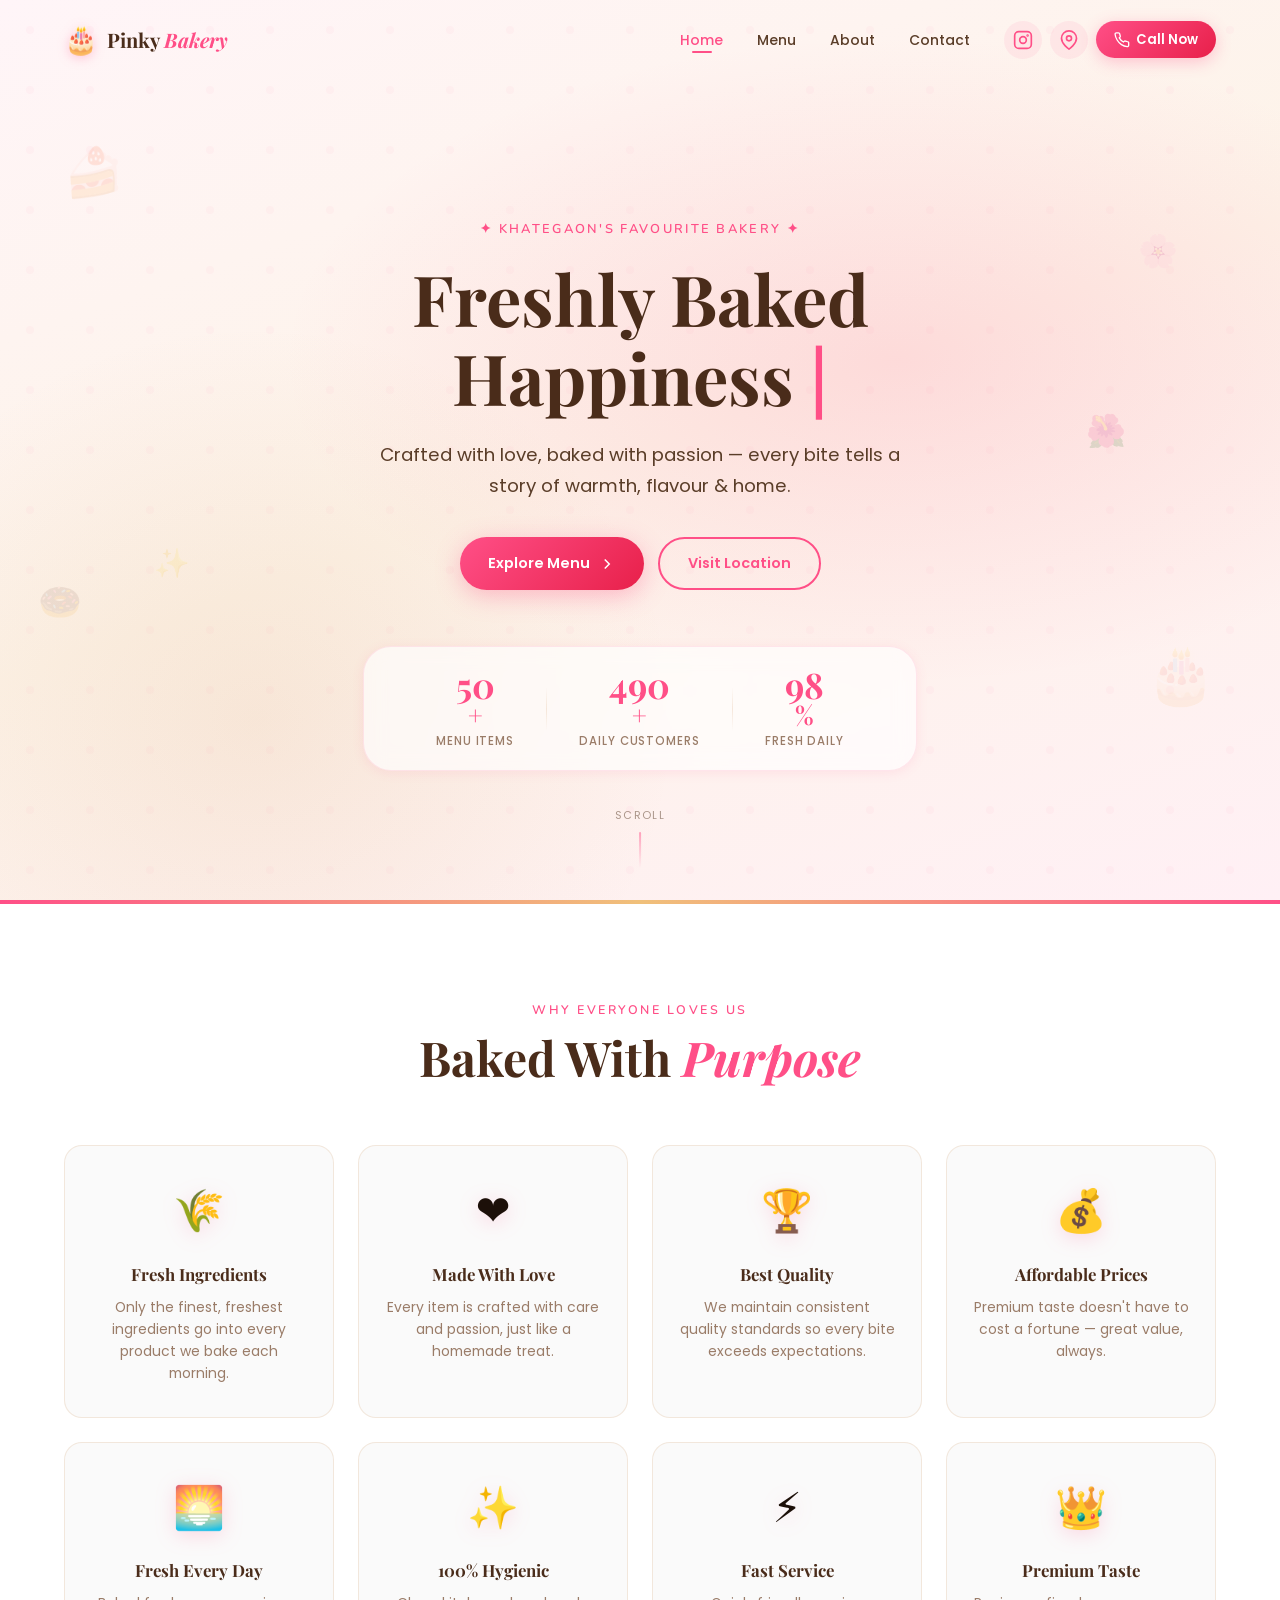
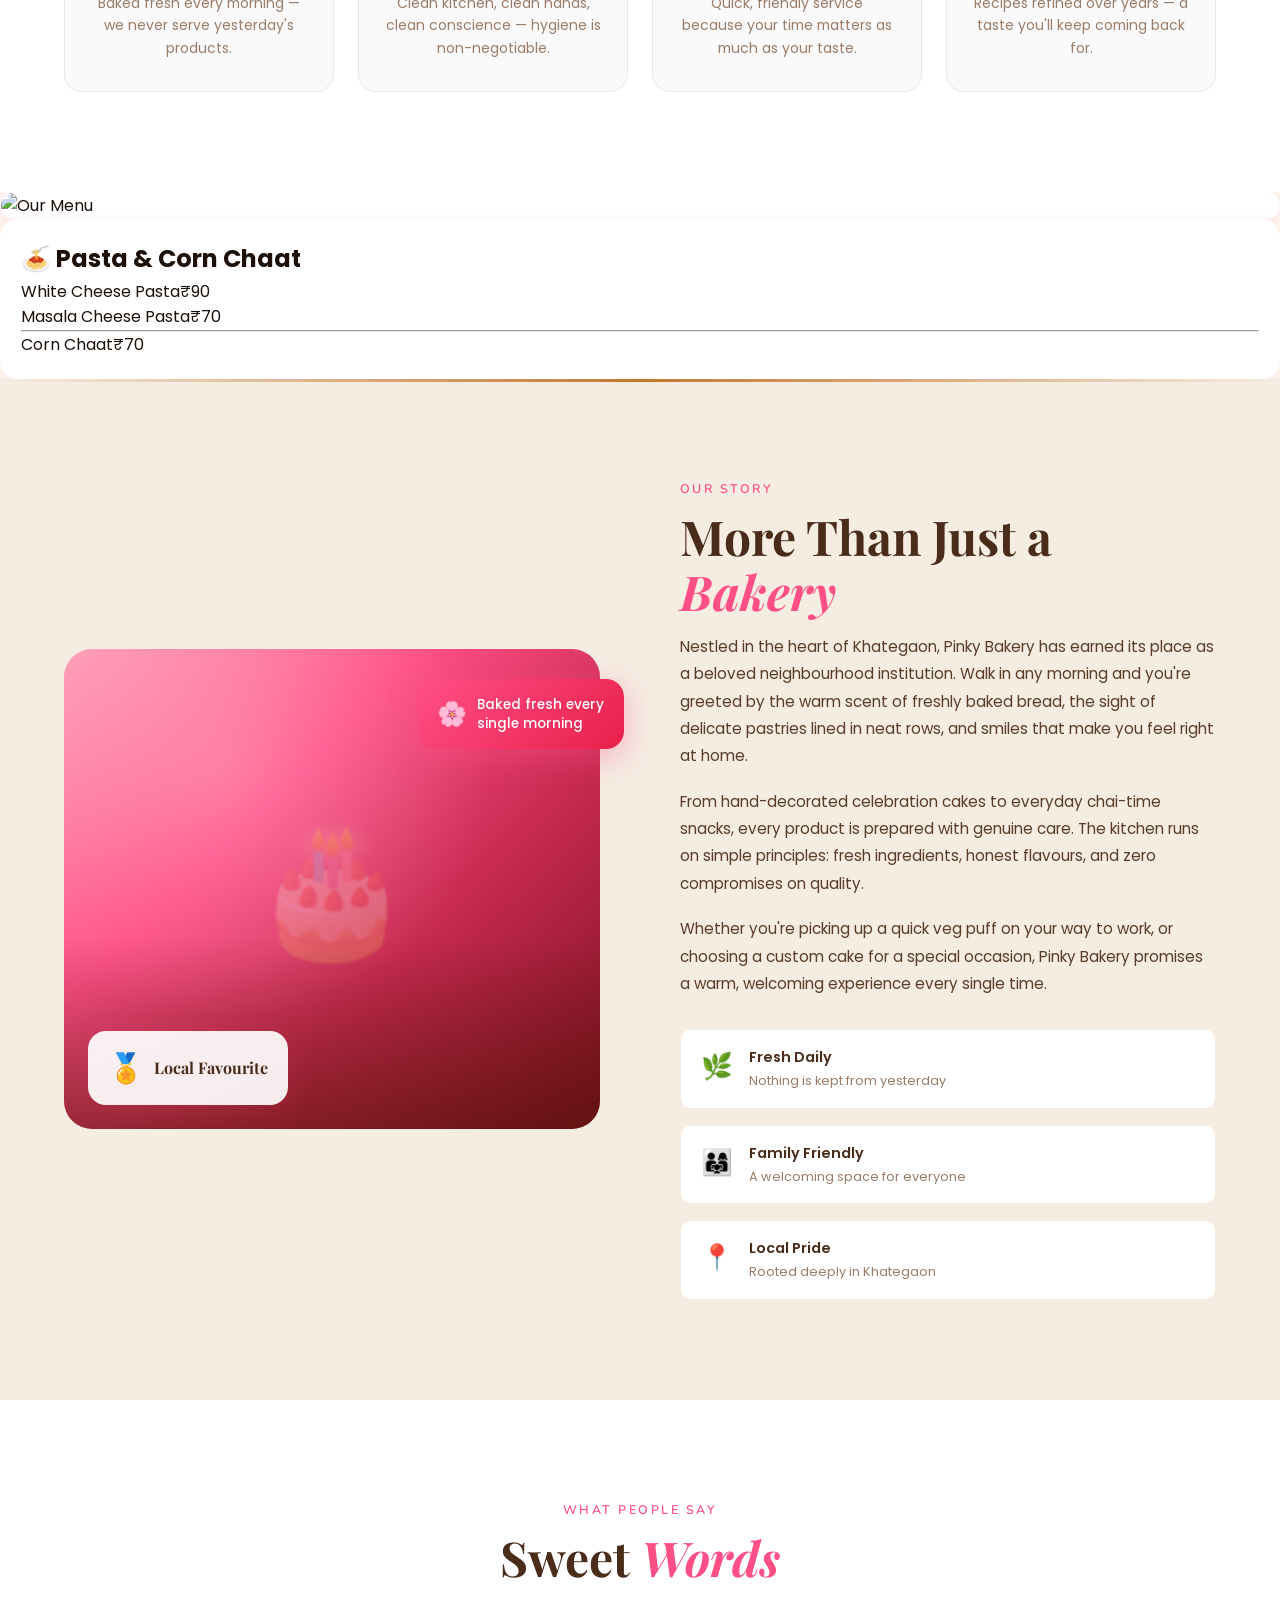
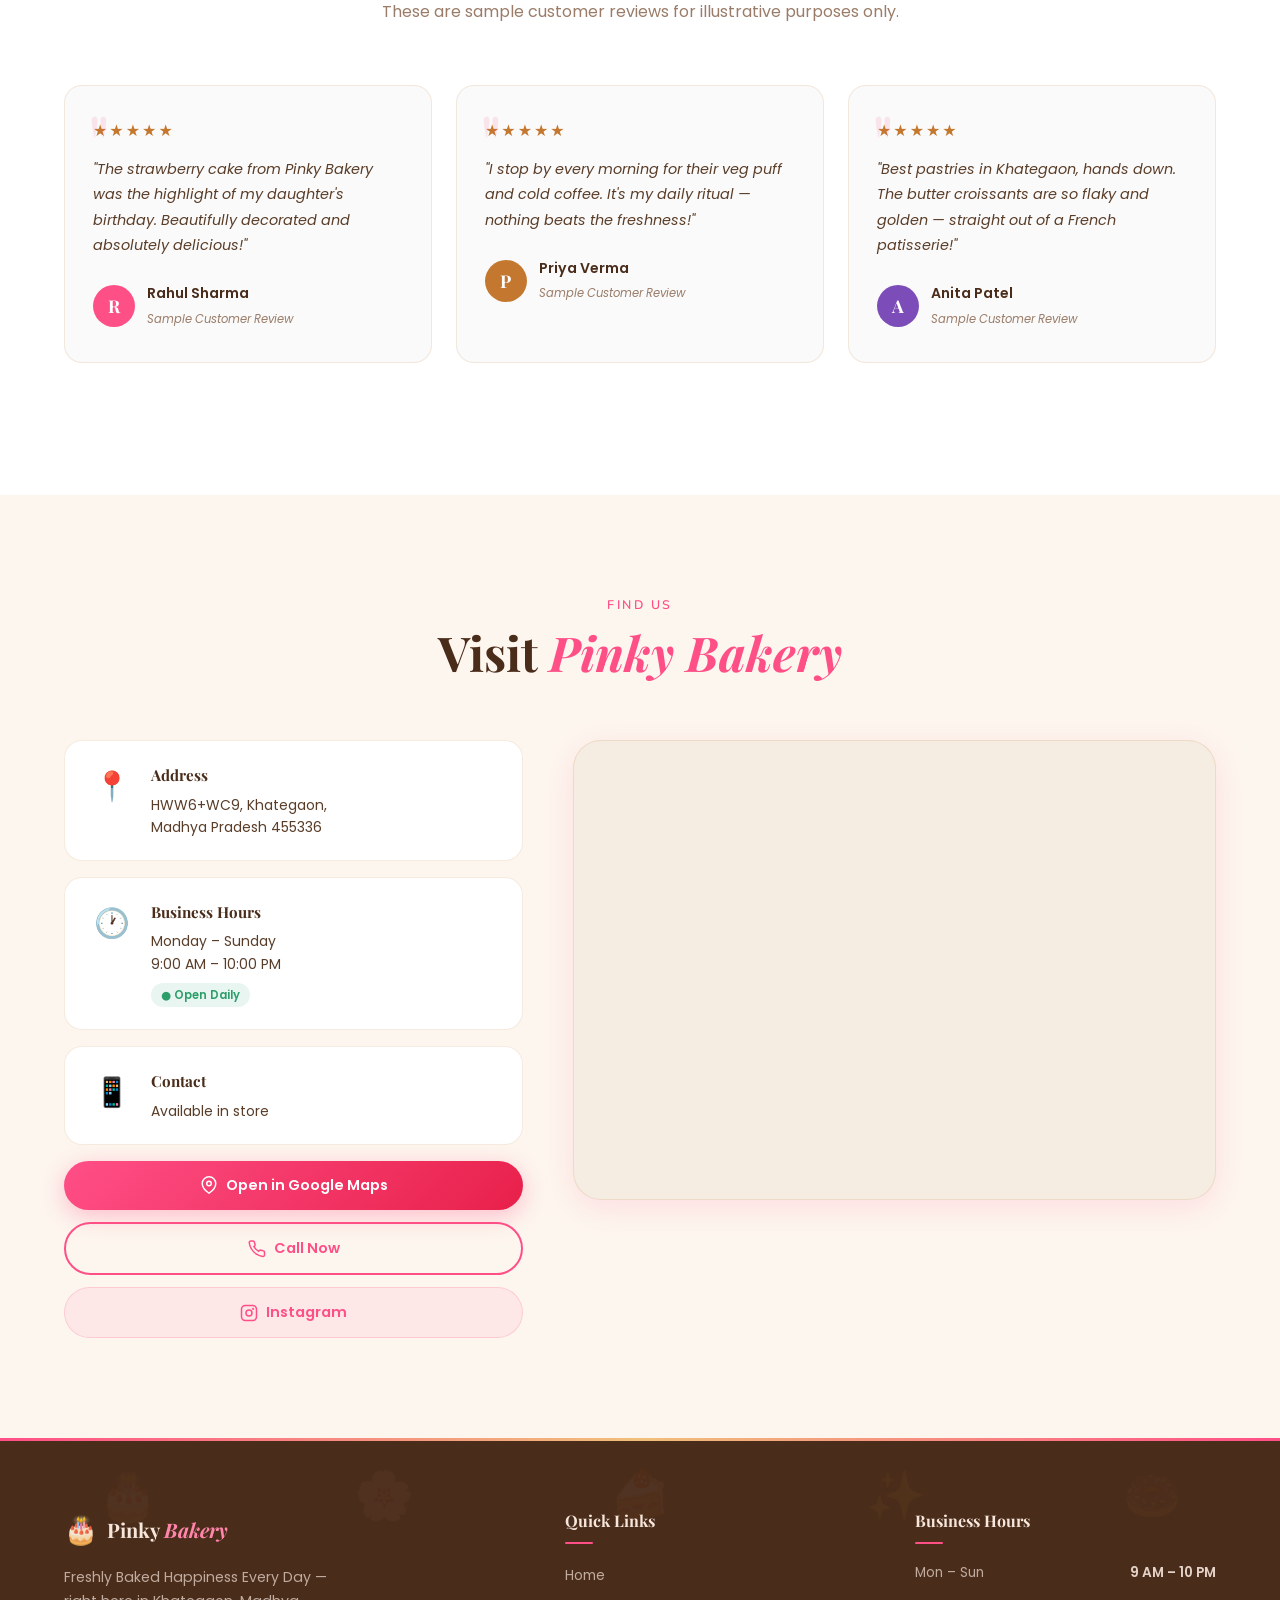
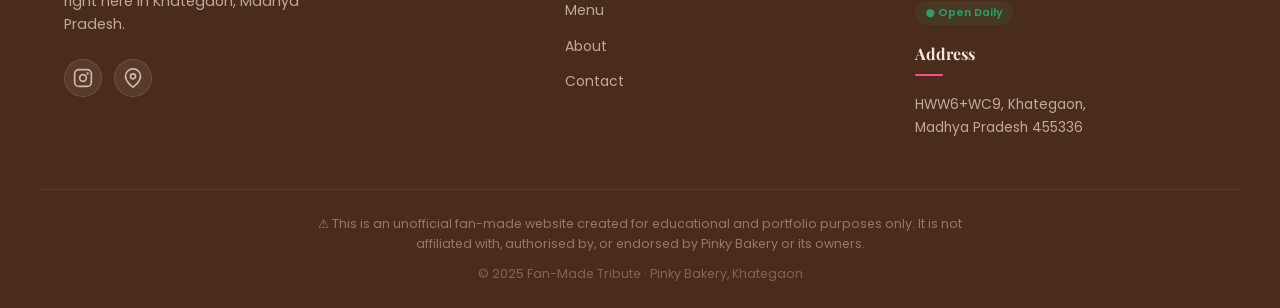
==== index.html @ 56739d54 "Update index.html" ====
<!DOCTYPE html>
<html lang="en">
<head>
  <meta charset="UTF-8" />
  <meta name="viewport" content="width=device-width, initial-scale=1.0" />
  <meta name="description" content="Pinky Bakery Khategaon – Freshly Baked Happiness Every Day. Fan-made tribute website." />
  <meta name="keywords" content="Pinky Bakery, Khategaon, Bakery, Cakes, Pastries" />
  <title>Pinky Bakery · Khategaon</title>

  <!-- Google Fonts -->
  <link rel="preconnect" href="https://fonts.googleapis.com" />
  <link rel="preconnect" href="https://fonts.gstatic.com" crossorigin />
  <link href="https://fonts.googleapis.com/css2?family=Playfair+Display:ital,wght@0,400;0,600;0,700;1,400;1,600&family=Poppins:wght@300;400;500;600;700&family=Nunito:wght@300;400;600&display=swap" rel="stylesheet" />

  <link rel="stylesheet" href="style.css" />
</head>
<body>

  <!-- ===== NAVBAR ===== -->
  <nav class="navbar" id="navbar" role="navigation" aria-label="Main navigation">
    <div class="nav-inner">
      <a href="#home" class="nav-logo" aria-label="Pinky Bakery Home">
        <span class="logo-icon">🎂</span>
        <span class="logo-text">Pinky <em>Bakery</em></span>
      </a>

      <ul class="nav-links" id="navLinks" role="list">
        <li><a href="#home" class="nav-link active">Home</a></li>
        <li><a href="#menuGrid" class="nav-link">Menu</a></li>
        <li><a href="#about" class="nav-link">About</a></li>
        <li><a href="#contact" class="nav-link">Contact</a></li>
      </ul>

      <div class="nav-actions">
        <a href="https://www.instagram.com/pinkybakery24/?hl=en" target="_blank" rel="noopener noreferrer" class="nav-action-btn" aria-label="Instagram" title="Instagram">
          <svg viewBox="0 0 24 24" width="20" height="20" fill="none" stroke="currentColor" stroke-width="2" stroke-linecap="round" stroke-linejoin="round">
            <rect x="2" y="2" width="20" height="20" rx="5" ry="5"/>
            <circle cx="12" cy="12" r="4"/>
            <circle cx="17.5" cy="6.5" r="0.5" fill="currentColor"/>
          </svg>
        </a>
        <a href="https://www.google.com/maps/place/pinky+bakery+khategaon" target="_blank" rel="noopener noreferrer" class="nav-action-btn" aria-label="Google Maps" title="Find us on Maps">
          <svg viewBox="0 0 24 24" width="20" height="20" fill="none" stroke="currentColor" stroke-width="2" stroke-linecap="round" stroke-linejoin="round">
            <path d="M21 10c0 7-9 13-9 13s-9-6-9-13a9 9 0 0 1 18 0z"/>
            <circle cx="12" cy="10" r="3"/>
          </svg>
        </a>
        <a href="tel:+8871176909" class="nav-call-btn" aria-label="Call Us">
          <svg viewBox="0 0 24 24" width="16" height="16" fill="none" stroke="currentColor" stroke-width="2" stroke-linecap="round" stroke-linejoin="round">
            <path d="M22 16.92v3a2 2 0 0 1-2.18 2 19.79 19.79 0 0 1-8.63-3.07A19.5 19.5 0 0 1 4.69 12 19.79 19.79 0 0 1 1.63 3.4 2 2 0 0 1 3.6 1.21h3a2 2 0 0 1 2 1.72 12.84 12.84 0 0 0 .7 2.81 2 2 0 0 1-.45 2.11L7.91 8.75a16 16 0 0 0 6.29 6.29l.95-.95a2 2 0 0 1 2.11-.45 12.84 12.84 0 0 0 2.81.7A2 2 0 0 1 22 16.92z"/>
          </svg>
          Call Now
        </a>
      </div>

      <button class="hamburger" id="hamburger" aria-label="Toggle menu" aria-expanded="false" aria-controls="navLinks">
        <span></span><span></span><span></span>
      </button>
    </div>
  </nav>

  <!-- ===== HERO ===== -->
  <section class="hero" id="home" aria-label="Hero section">
    <!-- Floating decorations -->
    <div class="hero-deco deco-1" aria-hidden="true">🍰</div>
    <div class="hero-deco deco-2" aria-hidden="true">🌸</div>
    <div class="hero-deco deco-3" aria-hidden="true">✨</div>
    <div class="hero-deco deco-4" aria-hidden="true">🎂</div>
    <div class="hero-deco deco-5" aria-hidden="true">🍩</div>
    <div class="hero-deco deco-6" aria-hidden="true">🌺</div>

    <div class="hero-bg-overlay"></div>

    <div class="hero-content">
      <p class="hero-eyebrow reveal-fade">✦ Khategaon's Favourite Bakery ✦</p>
      <h1 class="hero-title">
        <span class="type-line" id="heroTyping"></span>
        <span class="type-cursor" aria-hidden="true">|</span>
      </h1>
      <p class="hero-sub reveal-fade">Crafted with love, baked with passion — every bite tells a story of warmth, flavour & home.</p>
      <div class="hero-btns reveal-fade">
        <a href="#menu" class="btn btn-primary ripple-btn">
          <span>Explore Menu</span>
          <svg viewBox="0 0 24 24" width="18" height="18" fill="none" stroke="currentColor" stroke-width="2"><polyline points="9 18 15 12 9 6"/></svg>
        </a>
        <a href="#contact" class="btn btn-outline ripple-btn">
          <span>Visit Location</span>
        </a>
      </div>

      <div class="hero-stats reveal-fade">
        <div class="stat">
          <span class="stat-num" data-target="50">0</span><span class="stat-plus">+</span>
          <span class="stat-label">Menu Items</span>
        </div>
        <div class="stat-divider" aria-hidden="true"></div>
        <div class="stat">
          <span class="stat-num" data-target="500">0</span><span class="stat-plus">+</span>
          <span class="stat-label">Daily Customers</span>
        </div>
        <div class="stat-divider" aria-hidden="true"></div>
        <div class="stat">
          <span class="stat-num" data-target="100">0</span><span class="stat-plus">%</span>
          <span class="stat-label">Fresh Daily</span>
        </div>
      </div>
    </div>

    <div class="hero-scroll-hint" aria-label="Scroll down">
      <span>Scroll</span>
      <div class="scroll-line"></div>
    </div>
  </section>

  <!-- ===== FEATURES ===== -->
  <section class="features section" id="features" aria-label="Why choose us">
    <div class="container">
      <div class="section-header reveal-up">
        <p class="section-eyebrow">Why Everyone Loves Us</p>
        <h2 class="section-title">Baked With <em>Purpose</em></h2>
      </div>

      <div class="features-grid">
        <div class="feature-card reveal-up" style="--delay:0.05s">
          <div class="feature-icon">🌾</div>
          <h3>Fresh Ingredients</h3>
          <p>Only the finest, freshest ingredients go into every product we bake each morning.</p>
        </div>
        <div class="feature-card reveal-up" style="--delay:0.1s">
          <div class="feature-icon">❤️</div>
          <h3>Made With Love</h3>
          <p>Every item is crafted with care and passion, just like a homemade treat.</p>
        </div>
        <div class="feature-card reveal-up" style="--delay:0.15s">
          <div class="feature-icon">🏆</div>
          <h3>Best Quality</h3>
          <p>We maintain consistent quality standards so every bite exceeds expectations.</p>
        </div>
        <div class="feature-card reveal-up" style="--delay:0.2s">
          <div class="feature-icon">💰</div>
          <h3>Affordable Prices</h3>
          <p>Premium taste doesn't have to cost a fortune — great value, always.</p>
        </div>
        <div class="feature-card reveal-up" style="--delay:0.25s">
          <div class="feature-icon">🌅</div>
          <h3>Fresh Every Day</h3>
          <p>Baked fresh every morning — we never serve yesterday's products.</p>
        </div>
        <div class="feature-card reveal-up" style="--delay:0.3s">
          <div class="feature-icon">✨</div>
          <h3>100% Hygienic</h3>
          <p>Clean kitchen, clean hands, clean conscience — hygiene is non-negotiable.</p>
        </div>
        <div class="feature-card reveal-up" style="--delay:0.35s">
          <div class="feature-icon">⚡</div>
          <h3>Fast Service</h3>
          <p>Quick, friendly service because your time matters as much as your taste.</p>
        </div>
        <div class="feature-card reveal-up" style="--delay:0.4s">
          <div class="feature-icon">👑</div>
          <h3>Premium Taste</h3>
          <p>Recipes refined over years — a taste you'll keep coming back for.</p>
        </div>
      </div>
    </div>
  </section> 

 <!-- Category Tabs -->
<div class="menu-card">
    <div class="card-img-container">
        <img src="menu.webp" alt="Our Menu" loading="lazy">
    </div>

</div>
  

    <!-- Pasta & Corn Chaat -->
    <div class="menu-card" data-cat="pasta">
        <div class="card-body">
            <h2>🍝 Pasta & Corn Chaat</h2>
            <div class="menu-item"><span>White Cheese Pasta</span><span>₹90</span></div>
            <div class="menu-item"><span>Masala Cheese Pasta</span><span>₹70</span></div>
            <hr>
            <div class="menu-item"><span>Corn Chaat</span><span>₹70</span></div>
        </div>
    </div>

</div>
 

  <!-- ===== ABOUT ===== -->
  <section class="about section" id="about" aria-label="About Pinky Bakery">
    <div class="container about-grid">
      <div class="about-visual reveal-left">
        <div class="about-img-frame">
          <div class="about-main-img"></div>
          <div class="about-badge">
            <span class="badge-icon">🏅</span>
            <span class="badge-text">Local Favourite</span>
          </div>
        </div>
        <div class="about-float-card">
          <span>🌸</span>
          <p>Baked fresh every<br>single morning</p>
        </div>
      </div>

      <div class="about-content reveal-right">
        <p class="section-eyebrow">Our Story</p>
        <h2 class="section-title">More Than Just a <em>Bakery</em></h2>
        <p class="about-text">
          Nestled in the heart of Khategaon, Pinky Bakery has earned its place as a beloved neighbourhood institution. Walk in any morning and you're greeted by the warm scent of freshly baked bread, the sight of delicate pastries lined in neat rows, and smiles that make you feel right at home.
        </p>
        <p class="about-text">
          From hand-decorated celebration cakes to everyday chai-time snacks, every product is prepared with genuine care. The kitchen runs on simple principles: fresh ingredients, honest flavours, and zero compromises on quality.
        </p>
        <p class="about-text">
          Whether you're picking up a quick veg puff on your way to work, or choosing a custom cake for a special occasion, Pinky Bakery promises a warm, welcoming experience every single time.
        </p>

        <div class="about-pillars">
          <div class="pillar">
            <span class="pillar-icon">🌿</span>
            <div>
              <strong>Fresh Daily</strong>
              <p>Nothing is kept from yesterday</p>
            </div>
          </div>
          <div class="pillar">
            <span class="pillar-icon">👨‍👩‍👧</span>
            <div>
              <strong>Family Friendly</strong>
              <p>A welcoming space for everyone</p>
            </div>
          </div>
          <div class="pillar">
            <span class="pillar-icon">📍</span>
            <div>
              <strong>Local Pride</strong>
              <p>Rooted deeply in Khategaon</p>
            </div>
          </div>
        </div>
      </div>
    </div>
  </section>

  <!-- ===== TESTIMONIALS ===== -->
  <section class="testimonials section" id="testimonials" aria-label="Customer reviews">
    <div class="container">
      <div class="section-header reveal-up">
        <p class="section-eyebrow">What People Say</p>
        <h2 class="section-title">Sweet <em>Words</em></h2>
        <p class="section-desc">These are sample customer reviews for illustrative purposes only.</p>
      </div>

      <div class="testimonials-track-wrap">
        <div class="testimonials-track" id="testimonialsTrack">

          <div class="testimonial-card">
            <div class="testi-stars" aria-label="5 stars">★★★★★</div>
            <p class="testi-quote">"The strawberry cake from Pinky Bakery was the highlight of my daughter's birthday. Beautifully decorated and absolutely delicious!"</p>
            <div class="testi-author">
              <div class="testi-avatar" style="--ac:#ff4f87">R</div>
              <div>
                <strong>Rahul Sharma</strong>
                <span>Sample Customer Review</span>
              </div>
            </div>
          </div>

          <div class="testimonial-card">
            <div class="testi-stars" aria-label="5 stars">★★★★★</div>
            <p class="testi-quote">"I stop by every morning for their veg puff and cold coffee. It's my daily ritual — nothing beats the freshness!"</p>
            <div class="testi-author">
              <div class="testi-avatar" style="--ac:#c4772e">P</div>
              <div>
                <strong>Priya Verma</strong>
                <span>Sample Customer Review</span>
              </div>
            </div>
          </div>

          <div class="testimonial-card">
            <div class="testi-stars" aria-label="5 stars">★★★★★</div>
            <p class="testi-quote">"Best pastries in Khategaon, hands down. The butter croissants are so flaky and golden — straight out of a French patisserie!"</p>
            <div class="testi-author">
              <div class="testi-avatar" style="--ac:#7c4db8">A</div>
              <div>
                <strong>Anita Patel</strong>
                <span>Sample Customer Review</span>
              </div>
            </div>
          </div>

          <div class="testimonial-card">
            <div class="testi-stars" aria-label="4 stars">★★★★☆</div>
            <p class="testi-quote">"Great variety, great prices. The dark chocolate truffle cake was rich and deeply satisfying — exactly what I was craving."</p>
            <div class="testi-author">
              <div class="testi-avatar" style="--ac:#2d9e6b">M</div>
              <div>
                <strong>Mohan Singh</strong>
                <span>Sample Customer Review</span>
              </div>
            </div>
          </div>

          <div class="testimonial-card">
            <div class="testi-stars" aria-label="5 stars">★★★★★</div>
            <p class="testi-quote">"We ordered a custom cake for our anniversary and it exceeded expectations. The team was helpful and the result was stunning."</p>
            <div class="testi-author">
              <div class="testi-avatar" style="--ac:#e05c1a">S</div>
              <div>
                <strong>Sunita &amp; Vijay</strong>
                <span>Sample Customer Review</span>
              </div>
            </div>
          </div>

        </div><!-- /track -->
      </div>

      <div class="testi-dots" id="testiDots" role="tablist" aria-label="Testimonial navigation"></div>
    </div>
  </section>

  <!-- ===== CONTACT ===== -->
  <section class="contact section" id="contact" aria-label="Contact and location">
    <div class="container">
      <div class="section-header reveal-up">
        <p class="section-eyebrow">Find Us</p>
        <h2 class="section-title">Visit <em>Pinky Bakery</em></h2>
      </div>

      <div class="contact-grid">
        <div class="contact-info reveal-left">
          <div class="info-card">
            <div class="info-icon">📍</div>
            <div class="info-body">
              <h4>Address</h4>
              <p>HWW6+WC9, Khategaon,<br>Madhya Pradesh 455336</p>
            </div>
          </div>
          <div class="info-card">
            <div class="info-icon">🕐</div>
            <div class="info-body">
              <h4>Business Hours</h4>
              <p>Monday – Sunday<br>9:00 AM – 10:00 PM</p>
              <span class="open-badge">● Open Daily</span>
            </div>
          </div>
          <div class="info-card">
            <div class="info-icon">📱</div>
            <div class="info-body">
              <h4>Contact</h4>
              <p>Available in store</p>
            </div>
          </div>

          <div class="contact-actions">
            <a href="https://www.google.com/maps/place/pinky+bakery+khategaon/data=!4m2!3m1!1s0x397d17bb1f70cecd:0xe8ab3cb18d066a8b" target="_blank" rel="noopener noreferrer" class="btn btn-primary ripple-btn">
              <svg viewBox="0 0 24 24" width="18" height="18" fill="none" stroke="currentColor" stroke-width="2"><path d="M21 10c0 7-9 13-9 13s-9-6-9-13a9 9 0 0 1 18 0z"/><circle cx="12" cy="10" r="3"/></svg>
              Open in Google Maps
            </a>
            <a href="tel:+7389808909" class="btn btn-outline ripple-btn">
              <svg viewBox="0 0 24 24" width="18" height="18" fill="none" stroke="currentColor" stroke-width="2"><path d="M22 16.92v3a2 2 0 0 1-2.18 2 19.79 19.79 0 0 1-8.63-3.07A19.5 19.5 0 0 1 4.69 12 19.79 19.79 0 0 1 1.63 3.4 2 2 0 0 1 3.6 1.21h3a2 2 0 0 1 2 1.72 12.84 12.84 0 0 0 .7 2.81 2 2 0 0 1-.45 2.11L7.91 8.75a16 16 0 0 0 6.29 6.29l.95-.95a2 2 0 0 1 2.11-.45 12.84 12.84 0 0 0 2.81.7A2 2 0 0 1 22 16.92z"/></svg>
              Call Now
            </a>
            <a href="https://www.instagram.com/pinkybakery24/?hl=en" target="_blank" rel="noopener noreferrer" class="btn btn-ghost ripple-btn">
              <svg viewBox="0 0 24 24" width="18" height="18" fill="none" stroke="currentColor" stroke-width="2"><rect x="2" y="2" width="20" height="20" rx="5" ry="5"/><circle cx="12" cy="12" r="4"/><circle cx="17.5" cy="6.5" r="0.5" fill="currentColor"/></svg>
              Instagram
            </a>
          </div>
        </div>

        <div class="map-wrap reveal-right">
          <iframe
            title="Pinky Bakery Location on Google Maps"
            src="https://www.google.com/maps/embed?pb=!1m18!1m12!1m3!1d3660.5!2d76.89!3d22.59!2m3!1f0!2f0!3f0!3m2!1i1024!2i768!4f13.1!3m3!1m2!1s0x397d17bb1f70cecd%3A0xe8ab3cb18d066a8b!2sPinky%20Bakery!5e0!3m2!1sen!2sin!4v1"
            loading="lazy"
            referrerpolicy="no-referrer-when-downgrade"
            aria-label="Google Maps showing Pinky Bakery location"
          ></iframe>
        </div>
      </div>
    </div>
  </section>

  <!-- ===== FOOTER ===== -->
  <footer class="footer" role="contentinfo">
    <div class="footer-deco" aria-hidden="true">
      <span>🎂</span><span>🌸</span><span>🍰</span><span>✨</span><span>🍩</span>
    </div>

    <div class="container footer-grid">
      <div class="footer-brand">
        <a href="#home" class="nav-logo footer-logo" aria-label="Pinky Bakery">
          <span class="logo-icon">🎂</span>
          <span class="logo-text">Pinky <em>Bakery</em></span>
        </a>
        <p>Freshly Baked Happiness Every Day — right here in Khategaon, Madhya Pradesh.</p>
        <div class="footer-social">
          <a href="https://www.instagram.com/pinkybakery24/?hl=en" target="_blank" rel="noopener noreferrer" aria-label="Instagram" class="social-link">
            <svg viewBox="0 0 24 24" width="20" height="20" fill="none" stroke="currentColor" stroke-width="2"><rect x="2" y="2" width="20" height="20" rx="5"/><circle cx="12" cy="12" r="4"/><circle cx="17.5" cy="6.5" r="0.5" fill="currentColor"/></svg>
          </a>
          <a href="https://www.google.com/maps/place/pinky+bakery+khategaon" target="_blank" rel="noopener noreferrer" aria-label="Google Maps" class="social-link">
            <svg viewBox="0 0 24 24" width="20" height="20" fill="none" stroke="currentColor" stroke-width="2"><path d="M21 10c0 7-9 13-9 13s-9-6-9-13a9 9 0 0 1 18 0z"/><circle cx="12" cy="10" r="3"/></svg>
          </a>
        </div>
      </div>

      <div class="footer-col">
        <h4>Quick Links</h4>
        <ul>
          <li><a href="#home">Home</a></li>
          <li><a href="#menu">Menu</a></li>
          <li><a href="#about">About</a></li>
          <li><a href="#contact">Contact</a></li>
        </ul>
      </div>

      <div class="footer-col">
        <h4>Business Hours</h4>
        <ul class="hours-list">
          <li><span>Mon – Sun</span><strong>9 AM – 10 PM</strong></li>
          <li><span class="open-badge small">● Open Daily</span></li>
        </ul>
        <div style="margin-top:1rem;">
          <h4>Address</h4>
          <p class="footer-addr">HWW6+WC9, Khategaon,<br>Madhya Pradesh 455336</p>
        </div>
      </div>
    </div>

    <div class="footer-bottom container">
      <p class="disclaimer">
        ⚠️ This is an unofficial fan-made website created for educational and portfolio purposes only. It is not affiliated with, authorised by, or endorsed by Pinky Bakery or its owners.
      </p>
      <p class="copyright">© 2025 Fan-Made Tribute · Pinky Bakery, Khategaon</p>
    </div>

    <button class="back-to-top" id="backToTop" aria-label="Back to top" title="Back to top" hidden>
      <svg viewBox="0 0 24 24" width="22" height="22" fill="none" stroke="currentColor" stroke-width="2.5"><polyline points="18 15 12 9 6 15"/></svg>
    </button>
  </footer>

  <script src="script.js"></script>
</body>
</html>
---- style.css ----
/* ============================================================
   Pinky Bakery · Fan-Made Website
   style.css — Premium Design System
   ============================================================ */

/* ── 1. CSS Custom Properties ─────────────────────────────── */
:root {
  /* Brand Palette */
  --pink:        #ff4f87;
  --pink-light:  #ff85aa;
  --pink-soft:   #fff0f5;
  --rose:        #e8204a;
  --gold:        #c4772e;
  --gold-light:  #f0c07a;
  --cream:       #fdf6ef;
  --beige:       #f5ece2;
  --brown:       #4a2c1a;
  --brown-mid:   #7a4a2e;
  --white:       #ffffff;
  --off-white:   #fafafa;

  /* Text */
  --text-dark:   #1c1009;
  --text-mid:    #5a3d28;
  --text-soft:   #9a7c68;

  /* UI */
  --border:      rgba(196,119,46,0.15);
  --shadow-sm:   0 2px 12px rgba(255,79,135,0.10);
  --shadow-md:   0 8px 32px rgba(255,79,135,0.14);
  --shadow-lg:   0 20px 60px rgba(75,25,10,0.18);

  /* Radius */
  --r-sm: 10px;
  --r-md: 18px;
  --r-lg: 28px;
  --r-xl: 40px;

  /* Transitions */
  --ease:        cubic-bezier(0.25, 0.46, 0.45, 0.94);
  --ease-bounce: cubic-bezier(0.34, 1.56, 0.64, 1);

  /* Spacing */
  --section-gap: 100px;
  --container:   1200px;
}

/* ── 2. Reset & Base ───────────────────────────────────────── */
*, *::before, *::after {
  box-sizing: border-box;
  margin: 0;
  padding: 0;
}

html {
  scroll-behavior: smooth;
  font-size: 16px;
  -webkit-text-size-adjust: 100%;
}

body {
  font-family: 'Poppins', system-ui, sans-serif;
  background: var(--cream);
  color: var(--text-dark);
  line-height: 1.6;
  overflow-x: hidden;
}

img { max-width: 100%; height: auto; display: block; }
a { text-decoration: none; color: inherit; }
ul { list-style: none; }
button { cursor: pointer; font-family: inherit; border: none; background: none; }
em { font-style: italic; }
iframe { border: none; width: 100%; display: block; }

/* Focus ring for accessibility */
:focus-visible {
  outline: 2.5px solid var(--pink);
  outline-offset: 3px;
  border-radius: 4px;
}

/* Reduced motion */
@media (prefers-reduced-motion: reduce) {
  *, *::before, *::after {
    animation-duration: 0.01ms !important;
    transition-duration: 0.01ms !important;
  }
}

/* ── 3. Utility ───────────────────────────────────────────── */
.container {
  max-width: var(--container);
  margin-inline: auto;
  padding-inline: 24px;
}

.section {
  padding-block: var(--section-gap);
}

.section-header {
  text-align: center;
  margin-bottom: 60px;
}

.section-eyebrow {
  font-family: 'Nunito', sans-serif;
  font-size: 0.78rem;
  font-weight: 600;
  letter-spacing: 0.2em;
  text-transform: uppercase;
  color: var(--pink);
  margin-bottom: 10px;
  display: block;
}

.section-title {
  font-family: 'Playfair Display', Georgia, serif;
  font-size: clamp(2rem, 4vw, 3rem);
  font-weight: 700;
  color: var(--brown);
  line-height: 1.15;
  margin-bottom: 14px;
}

.section-title em {
  color: var(--pink);
  font-style: italic;
}

.section-desc {
  font-size: 1rem;
  color: var(--text-soft);
  max-width: 520px;
  margin-inline: auto;
}

/* ── 4. Buttons ───────────────────────────────────────────── */
.btn {
  display: inline-flex;
  align-items: center;
  gap: 8px;
  padding: 13px 28px;
  border-radius: var(--r-xl);
  font-family: 'Poppins', sans-serif;
  font-size: 0.9rem;
  font-weight: 600;
  transition: all 0.3s var(--ease);
  position: relative;
  overflow: hidden;
}

.btn-primary {
  background: linear-gradient(135deg, var(--pink) 0%, var(--rose) 100%);
  color: var(--white);
  box-shadow: 0 6px 24px rgba(255,79,135,0.35);
}

.btn-primary:hover {
  transform: translateY(-2px);
  box-shadow: 0 10px 36px rgba(255,79,135,0.45);
}
/* Menu Card Container/Box */
/* Menu Card Container/Box */
.menu-section-bg {
    background-image: url('aapki-image.webp');
    background-size: cover;          /* Image ko bina stretch kiye fit karega */
    background-position: center;     /* Image ka center part focus mein rahega */
    background-repeat: no-repeat;
    
    /* Text visible rahe, isliye ek halka dark overlay filter */
    position: relative;
}

.menu-section-bg::before {
    content: '';
    position: absolute;
    inset: 0;
    background: rgba(26, 26, 26, 0.85); /* Dark tint taaki text clear dikhe */
    z-index: 1;
}

.menu-content-inside {
    position: relative;
    z-index: 2; /* Content overlay ke upar rahega */
}
.btn-outline {
  background: transparent;
  color: var(--pink);
  border: 2px solid var(--pink);
}

.btn-outline:hover {
  background: var(--pink);
  color: var(--white);
  transform: translateY(-2px);
}

.btn-ghost {
  background: rgba(255,79,135,0.08);
  color: var(--pink);
  border: 1.5px solid rgba(255,79,135,0.2);
}

.btn-ghost:hover {
  background: rgba(255,79,135,0.15);
  transform: translateY(-2px);
}

/* Ripple effect */
.ripple-btn .ripple {
  position: absolute;
  border-radius: 50%;
  background: rgba(255,255,255,0.35);
  transform: scale(0);
  animation: ripple-anim 0.6s linear;
  pointer-events: none;
}

@keyframes ripple-anim {
  to { transform: scale(4); opacity: 0; }
}

/* ── 5. Scroll Reveal Animations ──────────────────────────── */
.reveal-up,
.reveal-left,
.reveal-right,
.reveal-fade {
  opacity: 0;
  transition: opacity 0.7s var(--ease), transform 0.7s var(--ease);
  transition-delay: var(--delay, 0s);
}

.reveal-up    { transform: translateY(48px); }
.reveal-left  { transform: translateX(-60px); }
.reveal-right { transform: translateX(60px); }
.reveal-fade  { transform: none; }

.revealed.reveal-up,
.revealed.reveal-left,
.revealed.reveal-right,
.revealed.reveal-fade {
  opacity: 1;
  transform: none;
}

/* ── 6. Navigation Bar ────────────────────────────────────── */
.navbar {
  position: fixed;
  top: 0; left: 0; right: 0;
  z-index: 1000;
  padding: 18px 0;
  transition: padding 0.35s var(--ease), background 0.35s var(--ease),
              box-shadow 0.35s var(--ease);
}

.navbar.scrolled {
  padding: 10px 0;
  background: rgba(255,248,243,0.92);
  backdrop-filter: blur(14px);
  -webkit-backdrop-filter: blur(14px);
  box-shadow: 0 2px 24px rgba(75,25,10,0.10);
}

.nav-inner {
  max-width: var(--container);
  margin-inline: auto;
  padding-inline: 24px;
  display: flex;
  align-items: center;
  gap: 20px;
}

.nav-logo {
  display: flex;
  align-items: center;
  gap: 9px;
  flex-shrink: 0;
}

.logo-icon {
  font-size: 1.7rem;
  filter: drop-shadow(0 2px 6px rgba(255,79,135,0.3));
}

.logo-text {
  font-family: 'Playfair Display', serif;
  font-size: 1.25rem;
  font-weight: 700;
  color: var(--brown);
  line-height: 1;
}

.logo-text em {
  color: var(--pink);
}

.nav-links {
  display: flex;
  align-items: center;
  gap: 6px;
  margin-left: auto;
}

.nav-link {
  font-size: 0.87rem;
  font-weight: 500;
  color: var(--text-mid);
  padding: 7px 14px;
  border-radius: var(--r-xl);
  transition: all 0.25s var(--ease);
  position: relative;
}

.nav-link::after {
  content: '';
  position: absolute;
  bottom: 4px; left: 50%;
  transform: translateX(-50%) scaleX(0);
  width: 20px; height: 2px;
  background: var(--pink);
  border-radius: 2px;
  transition: transform 0.25s var(--ease);
}

.nav-link:hover,
.nav-link.active {
  color: var(--pink);
}

.nav-link:hover::after,
.nav-link.active::after {
  transform: translateX(-50%) scaleX(1);
}

.nav-actions {
  display: flex;
  align-items: center;
  gap: 8px;
}

.nav-action-btn {
  display: grid;
  place-items: center;
  width: 38px; height: 38px;
  border-radius: 50%;
  background: rgba(255,79,135,0.08);
  color: var(--pink);
  transition: all 0.25s var(--ease);
}

.nav-action-btn:hover {
  background: var(--pink);
  color: var(--white);
  transform: scale(1.1);
}

.nav-call-btn {
  display: flex;
  align-items: center;
  gap: 6px;
  background: linear-gradient(135deg, var(--pink) 0%, var(--rose) 100%);
  color: var(--white);
  padding: 8px 18px;
  border-radius: var(--r-xl);
  font-size: 0.82rem;
  font-weight: 600;
  box-shadow: 0 4px 16px rgba(255,79,135,0.3);
  transition: all 0.25s var(--ease);
}

.nav-call-btn:hover {
  transform: translateY(-2px);
  box-shadow: 0 8px 24px rgba(255,79,135,0.4);
}

/* Hamburger */
.hamburger {
  display: none;
  flex-direction: column;
  gap: 5px;
  width: 36px; height: 36px;
  padding: 6px;
  border-radius: var(--r-sm);
  background: rgba(255,79,135,0.08);
  margin-left: auto;
}

.hamburger span {
  display: block;
  height: 2px;
  background: var(--pink);
  border-radius: 2px;
  transition: all 0.3s var(--ease);
  transform-origin: center;
}

.hamburger.open span:nth-child(1) { transform: translateY(7px) rotate(45deg); }
.hamburger.open span:nth-child(2) { opacity: 0; transform: scaleX(0); }
.hamburger.open span:nth-child(3) { transform: translateY(-7px) rotate(-45deg); }

/* ── 7. Hero ──────────────────────────────────────────────── */
.hero {
  min-height: 100vh;
  display: flex;
  align-items: center;
  position: relative;
  overflow: hidden;
  background:
    radial-gradient(ellipse 80% 60% at 70% 40%, rgba(255,79,135,0.15) 0%, transparent 60%),
    radial-gradient(ellipse 60% 80% at 20% 80%, rgba(196,119,46,0.1) 0%, transparent 55%),
    linear-gradient(160deg, #fff5f8 0%, #fdf3e8 50%, #fff0f5 100%);
  padding-top: 90px;
}

.hero-bg-overlay {
  position: absolute;
  inset: 0;
  background:
    url("data:image/svg+xml,%3Csvg width='60' height='60' viewBox='0 0 60 60' xmlns='http://www.w3.org/2000/svg'%3E%3Cg fill='none' fill-rule='evenodd'%3E%3Ccircle fill='%23ff4f87' fill-opacity='0.03' cx='30' cy='30' r='4'/%3E%3C/g%3E%3C/svg%3E")
    repeat;
  pointer-events: none;
}

/* Floating decorations */
.hero-deco {
  position: absolute;
  font-size: 2.5rem;
  opacity: 0.18;
  pointer-events: none;
  user-select: none;
  animation: float 6s ease-in-out infinite;
  filter: blur(0.5px);
}

.deco-1 { top: 15%; left: 5%;  animation-delay: 0s;   font-size: 3rem;   opacity: 0.12; }
.deco-2 { top: 25%; right: 8%; animation-delay: 1.2s; font-size: 2rem;   opacity: 0.15; }
.deco-3 { top: 60%; left: 12%; animation-delay: 2.4s; font-size: 1.8rem; opacity: 0.12; }
.deco-4 { bottom: 20%; right: 5%;  animation-delay: 0.6s; font-size: 3.5rem; opacity: 0.1; }
.deco-5 { bottom: 30%; left: 3%;   animation-delay: 1.8s; font-size: 2.2rem; opacity: 0.12; }
.deco-6 { top: 45%;  right: 12%;  animation-delay: 3s;   font-size: 2rem;   opacity: 0.15; }

@keyframes float {
  0%, 100% { transform: translateY(0) rotate(0deg); }
  33%       { transform: translateY(-16px) rotate(5deg); }
  66%       { transform: translateY(-8px) rotate(-3deg); }
}

.hero-content {
  position: relative;
  z-index: 2;
  max-width: 780px;
  margin-inline: auto;
  padding: 60px 24px;
  text-align: center;
}

.hero-eyebrow {
  font-family: 'Nunito', sans-serif;
  font-size: 0.8rem;
  font-weight: 600;
  letter-spacing: 0.18em;
  text-transform: uppercase;
  color: var(--pink);
  margin-bottom: 20px;
  display: block;
}

.hero-title {
  font-family: 'Playfair Display', serif;
  font-size: clamp(2.4rem, 6vw, 4.4rem);
  font-weight: 700;
  color: var(--brown);
  line-height: 1.12;
  margin-bottom: 22px;
  min-height: 1.2em;
}

.type-cursor {
  color: var(--pink);
  animation: blink 1.1s step-end infinite;
}

@keyframes blink {
  0%, 100% { opacity: 1; }
  50%       { opacity: 0; }
}

.hero-sub {
  font-size: clamp(1rem, 2vw, 1.15rem);
  color: var(--text-mid);
  max-width: 560px;
  margin: 0 auto 36px;
  line-height: 1.7;
}

.hero-btns {
  display: flex;
  gap: 14px;
  justify-content: center;
  flex-wrap: wrap;
  margin-bottom: 56px;
}

/* Hero stats */
.hero-stats {
  display: flex;
  justify-content: center;
  align-items: center;
  gap: 0;
  background: rgba(255,255,255,0.65);
  backdrop-filter: blur(10px);
  -webkit-backdrop-filter: blur(10px);
  border: 1px solid rgba(255,79,135,0.12);
  border-radius: var(--r-lg);
  padding: 20px 40px;
  box-shadow: var(--shadow-sm);
  display: inline-flex;
}

.stat {
  display: flex;
  flex-direction: column;
  align-items: center;
  padding: 0 32px;
}

.stat-num {
  font-family: 'Playfair Display', serif;
  font-size: 2.2rem;
  font-weight: 700;
  color: var(--pink);
  line-height: 1;
}

.stat-plus {
  font-family: 'Playfair Display', serif;
  font-size: 1.6rem;
  font-weight: 700;
  color: var(--pink);
  line-height: 1;
}

.stat-label {
  font-size: 0.72rem;
  font-weight: 500;
  color: var(--text-soft);
  text-transform: uppercase;
  letter-spacing: 0.08em;
  margin-top: 4px;
}

.stat-divider {
  width: 1px;
  height: 44px;
  background: linear-gradient(to bottom, transparent, var(--border), transparent);
}

/* Scroll hint */
.hero-scroll-hint {
  position: absolute;
  bottom: 32px; left: 50%;
  transform: translateX(-50%);
  display: flex;
  flex-direction: column;
  align-items: center;
  gap: 8px;
  opacity: 0.5;
  animation: float 2.5s ease-in-out infinite;
}

.hero-scroll-hint span {
  font-size: 0.68rem;
  letter-spacing: 0.12em;
  text-transform: uppercase;
  color: var(--text-mid);
}

.scroll-line {
  width: 1.5px;
  height: 36px;
  background: linear-gradient(to bottom, var(--pink), transparent);
  border-radius: 2px;
}

/* ── 8. Features ──────────────────────────────────────────── */
.features {
  background: var(--white);
  position: relative;
}

.features::before {
  content: '';
  position: absolute;
  top: 0; left: 0; right: 0;
  height: 4px;
  background: linear-gradient(90deg, var(--pink) 0%, var(--gold-light) 50%, var(--pink) 100%);
}

.features-grid {
  display: grid;
  grid-template-columns: repeat(auto-fill, minmax(240px, 1fr));
  gap: 24px;
}

.feature-card {
  background: var(--off-white);
  border: 1px solid var(--border);
  border-radius: var(--r-md);
  padding: 32px 26px;
  text-align: center;
  transition: all 0.35s var(--ease);
  position: relative;
  overflow: hidden;
}

.feature-card::after {
  content: '';
  position: absolute;
  inset: 0;
  background: linear-gradient(135deg, rgba(255,79,135,0.05) 0%, transparent 60%);
  opacity: 0;
  transition: opacity 0.35s;
}

.feature-card:hover {
  border-color: rgba(255,79,135,0.25);
  transform: translateY(-6px);
  box-shadow: var(--shadow-md);
}

.feature-card:hover::after { opacity: 1; }

.feature-icon {
  font-size: 2.6rem;
  margin-bottom: 16px;
  display: block;
  filter: drop-shadow(0 4px 10px rgba(255,79,135,0.2));
  animation: icon-float 3s ease-in-out infinite;
}

.feature-card:nth-child(2n) .feature-icon { animation-delay: 0.5s; }
.feature-card:nth-child(3n) .feature-icon { animation-delay: 1s; }
.feature-card:nth-child(4n) .feature-icon { animation-delay: 1.5s; }

@keyframes icon-float {
  0%, 100% { transform: translateY(0); }
  50%       { transform: translateY(-5px); }
}

.feature-card h3 {
  font-family: 'Playfair Display', serif;
  font-size: 1.05rem;
  font-weight: 700;
  color: var(--brown);
  margin-bottom: 8px;
}

.feature-card p {
  font-size: 0.87rem;
  color: var(--text-soft);
  line-height: 1.6;
}

/* ── 9. Menu ──────────────────────────────────────────────── */
.menu {
  background: var(--cream);
}

/* Category tabs */
.menu-tabs {
  display: flex;
  gap: 10px;
  justify-content: center;
  flex-wrap: wrap;
  margin-bottom: 44px;
}

.tab-btn {
  padding: 9px 22px;
  border-radius: var(--r-xl);
  font-family: 'Poppins', sans-serif;
  font-size: 0.84rem;
  font-weight: 500;
  background: var(--white);
  color: var(--text-mid);
  border: 1.5px solid var(--border);
  transition: all 0.25s var(--ease);
}

.tab-btn:hover {
  border-color: var(--pink);
  color: var(--pink);
}

.tab-btn.active {
  background: linear-gradient(135deg, var(--pink) 0%, var(--rose) 100%);
  color: var(--white);
  border-color: transparent;
  box-shadow: 0 4px 16px rgba(255,79,135,0.3);
}

/* Menu grid */
.menu-grid {
  display: grid;
  grid-template-columns: repeat(auto-fill, minmax(280px, 1fr));
  gap: 26px;
}

.menu-card {
  background: var(--white);
  border-radius: var(--r-md);
  overflow: hidden;
  box-shadow: var(--shadow-sm);
  border: 1px solid rgba(255,255,255,0.9);
  transition: all 0.35s var(--ease);
}

.menu-card:hover {
  transform: translateY(-8px);
  box-shadow: var(--shadow-md);
}

.menu-card.hidden { display: none; }

.card-img-wrap {
  position: relative;
  height: 200px;
  overflow: hidden;
}

.card-img {
  width: 100%; height: 100%;
  background-size: cover;
  background-position: center;
  transition: transform 0.5s var(--ease);
}

.menu-card:hover .card-img { transform: scale(1.07); }

/* Beautiful CSS gradient backgrounds for menu cards (no images needed) */
.cake-bg1  { background: linear-gradient(135deg, #ff9ab5 0%, #ff4f87 40%, #c4294e 100%); }
.cake-bg2  { background: linear-gradient(135deg, #6b3226 0%, #2d0f05 50%, #4a1a0d 100%); }
.cake-bg3  { background: linear-gradient(135deg, #ffe8a3 0%, #f5c842 50%, #e8a820 100%); }
.pastry-bg1 { background: linear-gradient(135deg, #f5dba8 0%, #c4772e 50%, #8a5015 100%); }
.pastry-bg2 { background: linear-gradient(135deg, #fff3c4 0%, #ffd980 50%, #f0c040 100%); }
.pastry-bg3 { background: linear-gradient(135deg, #ffe580 0%, #ffb920 50%, #f08f00 100%); }
.cookie-bg1 { background: linear-gradient(135deg, #d4965a 0%, #8a5015 50%, #5a2e05 100%); }
.cookie-bg2 { background: linear-gradient(135deg, #f5e0c0 0%, #d4a06a 50%, #a86030 100%); }
.savory-bg1 { background: linear-gradient(135deg, #fff5c0 0%, #e8d04a 50%, #b8a010 100%); }
.savory-bg2 { background: linear-gradient(135deg, #ffb870 0%, #e07020 50%, #a04010 100%); }
.savory-bg3 { background: linear-gradient(135deg, #c8f0a0 0%, #60b820 50%, #308000 100%); }
.drink-bg1  { background: linear-gradient(135deg, #ffd0e8 0%, #ff80c0 50%, #d04090 100%); }
.drink-bg2  { background: linear-gradient(135deg, #c8a868 0%, #7a5010 50%, #3a2005 100%); }

/* Subtle pattern overlay on card images */
.card-img::after {
  content: '';
  position: absolute;
  inset: 0;
  background:
    radial-gradient(ellipse at 30% 30%, rgba(255,255,255,0.2) 0%, transparent 60%),
    url("data:image/svg+xml,%3Csvg width='40' height='40' viewBox='0 0 40 40' xmlns='http://www.w3.org/2000/svg'%3E%3Ccircle cx='20' cy='20' r='1' fill='rgba(255,255,255,0.08)'/%3E%3C/svg%3E")
    repeat;
}

.ribbon {
  position: absolute;
  top: 14px; right: -4px;
  background: linear-gradient(135deg, var(--gold) 0%, var(--gold-light) 100%);
  color: var(--white);
  font-size: 0.7rem;
  font-weight: 700;
  letter-spacing: 0.06em;
  text-transform: uppercase;
  padding: 5px 16px 5px 12px;
  border-radius: 4px 0 0 4px;
  box-shadow: 0 3px 10px rgba(196,119,46,0.4);
}

.ribbon::after {
  content: '';
  position: absolute;
  right: -8px; top: 0;
  width: 0; height: 0;
  border-style: solid;
  border-width: 12px 0 12px 8px;
  border-color: transparent transparent transparent var(--gold);
}

.card-body {
  padding: 20px;
}

.card-badge {
  display: inline-block;
  font-size: 0.68rem;
  font-weight: 600;
  letter-spacing: 0.1em;
  text-transform: uppercase;
  color: var(--pink);
  background: var(--pink-soft);
  padding: 3px 10px;
  border-radius: var(--r-xl);
  margin-bottom: 10px;
}

.card-body h3 {
  font-family: 'Playfair Display', serif;
  font-size: 1.05rem;
  font-weight: 700;
  color: var(--brown);
  margin-bottom: 6px;
}

.card-body p {
  font-size: 0.82rem;
  color: var(--text-soft);
  line-height: 1.55;
  margin-bottom: 14px;
}

.card-footer {
  display: flex;
  align-items: center;
  justify-content: space-between;
}

.price {
  font-family: 'Playfair Display', serif;
  font-size: 1.2rem;
  font-weight: 700;
  color: var(--pink);
}

/* ── 10. Gallery ──────────────────────────────────────────── */
.gallery-section {
  background: var(--white);
}

.masonry-gallery {
  columns: 4;
  column-gap: 16px;
}

.gallery-item {
  break-inside: avoid;
  margin-bottom: 16px;
  border-radius: var(--r-sm);
  overflow: hidden;
  cursor: pointer;
  position: relative;
}

.gallery-img {
  width: 100%;
  background-size: cover;
  background-position: center;
  transition: transform 0.5s var(--ease);
}

.g-img-1 { background: linear-gradient(135deg, #ff9ab5, #ff4f87, #c4294e); height: 220px; }
.g-img-2 { background: linear-gradient(135deg, #ffe8a3, #f5c842, #e8a820); height: 160px; }
.g-img-3 { background: linear-gradient(135deg, #6b3226, #2d0f05, #4a1a0d); height: 200px; }
.g-img-4 { background: linear-gradient(135deg, #ffd0e8, #ff80c0, #d04090); height: 240px; }
.g-img-5 { background: linear-gradient(135deg, #f5dba8, #c4772e, #8a5015); height: 180px; }
.g-img-6 { background: linear-gradient(135deg, #d4965a, #8a5015, #5a2e05); height: 160px; }
.g-img-7 { background: linear-gradient(135deg, #ffb870, #e07020, #a04010); height: 210px; }
.g-img-8 { background: linear-gradient(135deg, #c8a868, #7a5010, #3a2005); height: 180px; }

/* Gallery overlay */
.gallery-overlay {
  position: absolute;
  inset: 0;
  background: linear-gradient(to bottom, transparent 40%, rgba(75,20,0,0.7));
  display: grid;
  place-items: center;
  opacity: 0;
  transition: opacity 0.35s var(--ease);
}

.gallery-overlay span {
  color: var(--white);
  font-size: 2rem;
  transform: scale(0.6);
  transition: transform 0.35s var(--ease-bounce);
}

.gallery-item:hover .gallery-overlay,
.gallery-item:focus .gallery-overlay { opacity: 1; }
.gallery-item:hover .gallery-overlay span,
.gallery-item:focus .gallery-overlay span { transform: scale(1); }
.gallery-item:hover .gallery-img { transform: scale(1.06); }

/* Lightbox */
.lightbox {
  position: fixed;
  inset: 0;
  z-index: 9999;
  background: rgba(15, 5, 2, 0.94);
  backdrop-filter: blur(8px);
  -webkit-backdrop-filter: blur(8px);
  display: flex;
  align-items: center;
  justify-content: center;
  padding: 20px;
  animation: lb-in 0.25s var(--ease);
}

@keyframes lb-in {
  from { opacity: 0; }
  to   { opacity: 1; }
}

.lightbox[hidden] { display: none; }

.lightbox-img-wrap {
  max-width: 700px;
  width: 100%;
  max-height: 80vh;
}

.lightbox-img {
  width: 100%;
  height: 500px;
  max-height: 80vh;
  border-radius: var(--r-md);
  background-size: cover;
  background-position: center;
  box-shadow: 0 30px 80px rgba(0,0,0,0.5);
  animation: lb-zoom 0.3s var(--ease-bounce);
}

@keyframes lb-zoom {
  from { transform: scale(0.85); opacity: 0; }
  to   { transform: scale(1); opacity: 1; }
}

.lightbox-close,
.lightbox-prev,
.lightbox-next {
  position: absolute;
  background: rgba(255,255,255,0.12);
  color: var(--white);
  border-radius: 50%;
  width: 46px; height: 46px;
  font-size: 1.5rem;
  line-height: 1;
  display: grid;
  place-items: center;
  transition: all 0.2s;
  border: 1px solid rgba(255,255,255,0.15);
}

.lightbox-close { top: 20px; right: 20px; font-size: 1rem; }
.lightbox-prev  { left: 16px; top: 50%; transform: translateY(-50%); }
.lightbox-next  { right: 16px; top: 50%; transform: translateY(-50%); }

.lightbox-close:hover,
.lightbox-prev:hover,
.lightbox-next:hover {
  background: var(--pink);
  border-color: var(--pink);
  transform: translateY(-50%) scale(1.1);
}

.lightbox-close:hover { transform: scale(1.1); }

/* ── 11. About ────────────────────────────────────────────── */
.about {
  background: var(--beige);
  position: relative;
}

.about::before {
  content: '';
  position: absolute;
  top: 0; left: 0; right: 0;
  height: 3px;
  background: linear-gradient(90deg, transparent, var(--gold), transparent);
}

.about-grid {
  display: grid;
  grid-template-columns: 1fr 1fr;
  gap: 80px;
  align-items: center;
}

.about-visual {
  position: relative;
}

.about-img-frame {
  position: relative;
  border-radius: var(--r-lg);
  overflow: hidden;
}

.about-main-img {
  height: 480px;
  background: linear-gradient(135deg, #ff9ab5 0%, #ff4f87 35%, #c4294e 65%, #7a1020 100%);
  position: relative;
}

.about-main-img::before {
  content: '🎂';
  position: absolute;
  top: 50%; left: 50%;
  transform: translate(-50%, -50%);
  font-size: 8rem;
  opacity: 0.25;
  filter: blur(1px);
}

.about-main-img::after {
  content: '';
  position: absolute;
  inset: 0;
  background:
    radial-gradient(ellipse at 30% 25%, rgba(255,255,255,0.2) 0%, transparent 50%),
    linear-gradient(to bottom, transparent 60%, rgba(75,20,0,0.5));
}

.about-badge {
  position: absolute;
  bottom: 24px; left: 24px;
  background: rgba(255,255,255,0.92);
  backdrop-filter: blur(8px);
  border-radius: var(--r-md);
  padding: 14px 20px;
  display: flex;
  align-items: center;
  gap: 10px;
  box-shadow: var(--shadow-md);
  z-index: 2;
}

.badge-icon { font-size: 1.8rem; }

.badge-text {
  font-family: 'Playfair Display', serif;
  font-size: 1rem;
  font-weight: 700;
  color: var(--brown);
}

.about-float-card {
  position: absolute;
  top: 30px; right: -24px;
  background: linear-gradient(135deg, var(--pink) 0%, var(--rose) 100%);
  color: var(--white);
  border-radius: var(--r-md);
  padding: 16px 20px;
  display: flex;
  align-items: center;
  gap: 10px;
  box-shadow: 0 8px 30px rgba(255,79,135,0.4);
  font-size: 0.85rem;
  font-weight: 500;
  line-height: 1.4;
  animation: float 4s ease-in-out infinite;
  animation-delay: 0.5s;
  z-index: 2;
}

.about-float-card span { font-size: 1.5rem; }

.about-content .section-title { text-align: left; }
.about-content .section-eyebrow { text-align: left; }

.about-text {
  font-size: 0.95rem;
  color: var(--text-mid);
  line-height: 1.8;
  margin-bottom: 18px;
}

.about-pillars {
  display: flex;
  flex-direction: column;
  gap: 16px;
  margin-top: 32px;
}

.pillar {
  display: flex;
  align-items: flex-start;
  gap: 16px;
  padding: 16px 20px;
  background: var(--white);
  border-radius: var(--r-sm);
  border: 1px solid var(--border);
  transition: all 0.25s var(--ease);
}

.pillar:hover {
  border-color: rgba(255,79,135,0.25);
  box-shadow: var(--shadow-sm);
  transform: translateX(4px);
}

.pillar-icon { font-size: 1.6rem; flex-shrink: 0; }

.pillar strong {
  display: block;
  font-size: 0.9rem;
  font-weight: 600;
  color: var(--brown);
  margin-bottom: 2px;
}

.pillar p {
  font-size: 0.8rem;
  color: var(--text-soft);
}

/* ── 12. Testimonials ─────────────────────────────────────── */
.testimonials {
  background: var(--white);
  overflow: hidden;
}

.testimonials-track-wrap {
  overflow: hidden;
  margin-bottom: 32px;
}

.testimonials-track {
  display: flex;
  gap: 24px;
  transition: transform 0.5s var(--ease);
}

.testimonial-card {
  flex: 0 0 calc(33.333% - 16px);
  background: var(--off-white);
  border: 1px solid var(--border);
  border-radius: var(--r-md);
  padding: 32px 28px;
  position: relative;
}

.testimonial-card::before {
  content: '"';
  position: absolute;
  top: 16px; left: 22px;
  font-family: 'Playfair Display', serif;
  font-size: 5rem;
  color: var(--pink);
  opacity: 0.12;
  line-height: 1;
  pointer-events: none;
}

.testi-stars {
  color: var(--gold);
  font-size: 1rem;
  letter-spacing: 2px;
  margin-bottom: 14px;
}

.testi-quote {
  font-size: 0.9rem;
  color: var(--text-mid);
  line-height: 1.75;
  margin-bottom: 24px;
  font-style: italic;
}

.testi-author {
  display: flex;
  align-items: center;
  gap: 12px;
}

.testi-avatar {
  width: 42px; height: 42px;
  border-radius: 50%;
  background: var(--ac, var(--pink));
  color: var(--white);
  font-family: 'Playfair Display', serif;
  font-size: 1.1rem;
  font-weight: 700;
  display: grid;
  place-items: center;
  flex-shrink: 0;
}

.testi-author strong {
  display: block;
  font-size: 0.88rem;
  font-weight: 600;
  color: var(--brown);
}

.testi-author span {
  font-size: 0.72rem;
  color: var(--text-soft);
  font-style: italic;
}

.testi-dots {
  display: flex;
  justify-content: center;
  gap: 8px;
}

.testi-dot {
  width: 8px; height: 8px;
  border-radius: 50%;
  background: var(--border);
  cursor: pointer;
  transition: all 0.25s var(--ease);
  border: none;
}

.testi-dot.active {
  background: var(--pink);
  width: 24px;
  border-radius: 4px;
}

/* ── 13. Contact ──────────────────────────────────────────── */
.contact {
  background: var(--cream);
}

.contact-grid {
  display: grid;
  grid-template-columns: 1fr 1.4fr;
  gap: 50px;
  align-items: start;
}

.info-card {
  display: flex;
  gap: 16px;
  align-items: flex-start;
  padding: 22px 24px;
  background: var(--white);
  border-radius: var(--r-md);
  border: 1px solid var(--border);
  margin-bottom: 16px;
  transition: all 0.25s var(--ease);
}

.info-card:hover {
  border-color: rgba(255,79,135,0.25);
  box-shadow: var(--shadow-sm);
  transform: translateX(4px);
}

.info-icon {
  font-size: 1.8rem;
  flex-shrink: 0;
  width: 46px;
  text-align: center;
}

.info-body h4 {
  font-family: 'Playfair Display', serif;
  font-size: 0.95rem;
  font-weight: 700;
  color: var(--brown);
  margin-bottom: 6px;
}

.info-body p {
  font-size: 0.87rem;
  color: var(--text-mid);
  line-height: 1.6;
}

.open-badge {
  display: inline-block;
  margin-top: 8px;
  font-size: 0.72rem;
  font-weight: 600;
  color: #2d9e6b;
  background: rgba(45,158,107,0.1);
  padding: 3px 10px;
  border-radius: var(--r-xl);
}

.open-badge.small { font-size: 0.68rem; }

.contact-actions {
  display: flex;
  flex-direction: column;
  gap: 12px;
  margin-top: 8px;
}

.contact-actions .btn {
  justify-content: center;
}

.map-wrap {
  border-radius: var(--r-lg);
  overflow: hidden;
  box-shadow: var(--shadow-md);
  border: 1px solid var(--border);
  height: 460px;
  background: var(--beige);
}

.map-wrap iframe {
  height: 100%;
}

/* ── 14. Footer ───────────────────────────────────────────── */
.footer {
  background: var(--brown);
  color: rgba(255,240,230,0.85);
  padding-top: 70px;
  padding-bottom: 0;
  position: relative;
  overflow: hidden;
}

.footer::before {
  content: '';
  position: absolute;
  top: 0; left: 0; right: 0;
  height: 3px;
  background: linear-gradient(90deg, var(--pink) 0%, var(--gold-light) 50%, var(--pink) 100%);
}

.footer-deco {
  position: absolute;
  top: 0; left: 0; right: 0;
  display: flex;
  justify-content: space-around;
  font-size: 3rem;
  opacity: 0.04;
  pointer-events: none;
  padding-top: 20px;
}

.footer-grid {
  display: grid;
  grid-template-columns: 1.5fr 1fr 1fr;
  gap: 50px;
  padding-bottom: 50px;
}

.footer-brand p {
  font-size: 0.88rem;
  line-height: 1.7;
  margin-top: 14px;
  color: rgba(255,240,230,0.65);
  max-width: 280px;
}

.footer-logo .logo-text,
.footer-logo .logo-icon {
  filter: none;
  color: rgba(255,240,230,0.95);
}

.footer-logo .logo-text em { color: var(--pink-light); }

.footer-social {
  display: flex;
  gap: 12px;
  margin-top: 22px;
}

.social-link {
  display: grid;
  place-items: center;
  width: 38px; height: 38px;
  border-radius: 50%;
  background: rgba(255,240,230,0.08);
  color: rgba(255,240,230,0.7);
  border: 1px solid rgba(255,240,230,0.12);
  transition: all 0.25s var(--ease);
}

.social-link:hover {
  background: var(--pink);
  border-color: var(--pink);
  color: var(--white);
  transform: scale(1.1);
}

.footer-col h4 {
  font-family: 'Playfair Display', serif;
  font-size: 1rem;
  font-weight: 700;
  color: rgba(255,240,230,0.95);
  margin-bottom: 18px;
  position: relative;
  padding-bottom: 10px;
}

.footer-col h4::after {
  content: '';
  position: absolute;
  bottom: 0; left: 0;
  width: 28px; height: 2px;
  background: var(--pink);
  border-radius: 2px;
}

.footer-col ul li {
  margin-bottom: 10px;
}

.footer-col ul li a {
  font-size: 0.87rem;
  color: rgba(255,240,230,0.65);
  transition: color 0.2s;
}

.footer-col ul li a:hover { color: var(--pink-light); }

.hours-list li {
  display: flex;
  justify-content: space-between;
  font-size: 0.85rem;
  color: rgba(255,240,230,0.65);
  margin-bottom: 8px;
  flex-wrap: wrap;
  gap: 4px;
}

.hours-list li strong {
  color: rgba(255,240,230,0.85);
  font-weight: 600;
}

.footer-addr {
  font-size: 0.85rem;
  color: rgba(255,240,230,0.65);
  line-height: 1.65;
  margin-top: 8px;
}

.footer-bottom {
  border-top: 1px solid rgba(255,240,230,0.08);
  padding-block: 24px;
  text-align: center;
}

.disclaimer {
  font-size: 0.78rem;
  color: rgba(255,240,230,0.4);
  line-height: 1.6;
  max-width: 680px;
  margin-inline: auto;
  margin-bottom: 10px;
}

.copyright {
  font-size: 0.78rem;
  color: rgba(255,240,230,0.3);
}

/* Back to top */
.back-to-top {
  position: fixed;
  bottom: 28px; right: 24px;
  z-index: 999;
  width: 46px; height: 46px;
  border-radius: 50%;
  background: linear-gradient(135deg, var(--pink) 0%, var(--rose) 100%);
  color: var(--white);
  box-shadow: 0 6px 20px rgba(255,79,135,0.4);
  display: grid;
  place-items: center;
  transition: all 0.3s var(--ease);
  animation: back-appear 0.3s var(--ease-bounce);
}

.back-to-top:hover {
  transform: translateY(-4px) scale(1.05);
  box-shadow: 0 10px 28px rgba(255,79,135,0.5);
}

.back-to-top[hidden] { display: none; }

@keyframes back-appear {
  from { transform: scale(0.5); opacity: 0; }
  to   { transform: scale(1); opacity: 1; }
}

/* ── 15. Responsive ───────────────────────────────────────── */
@media (max-width: 1100px) {
  .about-grid { gap: 50px; }
  .testimonial-card { flex: 0 0 calc(50% - 12px); }
  .footer-grid { grid-template-columns: 1fr 1fr; }
  .footer-brand { grid-column: 1 / -1; }
  .masonry-gallery { columns: 3; }
}

@media (max-width: 900px) {
  :root { --section-gap: 72px; }

  .about-grid { grid-template-columns: 1fr; gap: 40px; }
  .about-float-card { right: 0; }
  .about-content .section-title,
  .about-content .section-eyebrow { text-align: center; }
  .about-pillars { flex-direction: column; }

  .contact-grid { grid-template-columns: 1fr; }
  .map-wrap { height: 320px; }

  .masonry-gallery { columns: 2; }
  .testimonial-card { flex: 0 0 calc(50% - 12px); }
}

@media (max-width: 768px) {
  /* Navbar mobile */
  .nav-links {
    position: fixed;
    top: 0; right: 0;
    width: min(300px, 80vw);
    height: 100vh;
    background: var(--cream);
    flex-direction: column;
    align-items: flex-start;
    padding: 100px 30px 40px;
    gap: 4px;
    box-shadow: -4px 0 40px rgba(75,25,10,0.15);
    transform: translateX(100%);
    transition: transform 0.4s var(--ease);
    z-index: 999;
  }

  .nav-links.open { transform: translateX(0); }
  .nav-link { font-size: 1rem; padding: 10px 4px; }
  .nav-actions { display: none; }
  .hamburger { display: flex; }

  .hero-stats {
    flex-direction: column;
    gap: 16px;
    padding: 24px 32px;
  }

  .stat-divider { width: 60px; height: 1px; }

  .features-grid { grid-template-columns: repeat(2, 1fr); gap: 16px; }
  .feature-card { padding: 24px 18px; }

  .menu-tabs { gap: 8px; }
  .tab-btn { padding: 7px 16px; font-size: 0.8rem; }
  .menu-grid { grid-template-columns: repeat(2, 1fr); gap: 16px; }

  .masonry-gallery { columns: 2; }
  .footer-grid { grid-template-columns: 1fr; gap: 32px; }
}

@media (max-width: 520px) {
  :root { --section-gap: 56px; }

  .hero-btns { flex-direction: column; align-items: center; }
  .btn { width: 100%; justify-content: center; }

  .features-grid { grid-template-columns: 1fr; }
  .menu-grid { grid-template-columns: 1fr; }
  .masonry-gallery { columns: 1; }

  .testimonial-card { flex: 0 0 85vw; }

  .contact-actions .btn { font-size: 0.82rem; padding: 12px 20px; }

  .hero-stats { padding: 20px 20px; }
  .stat { padding: 0 16px; }
  .stat-num { font-size: 1.8rem; }
}
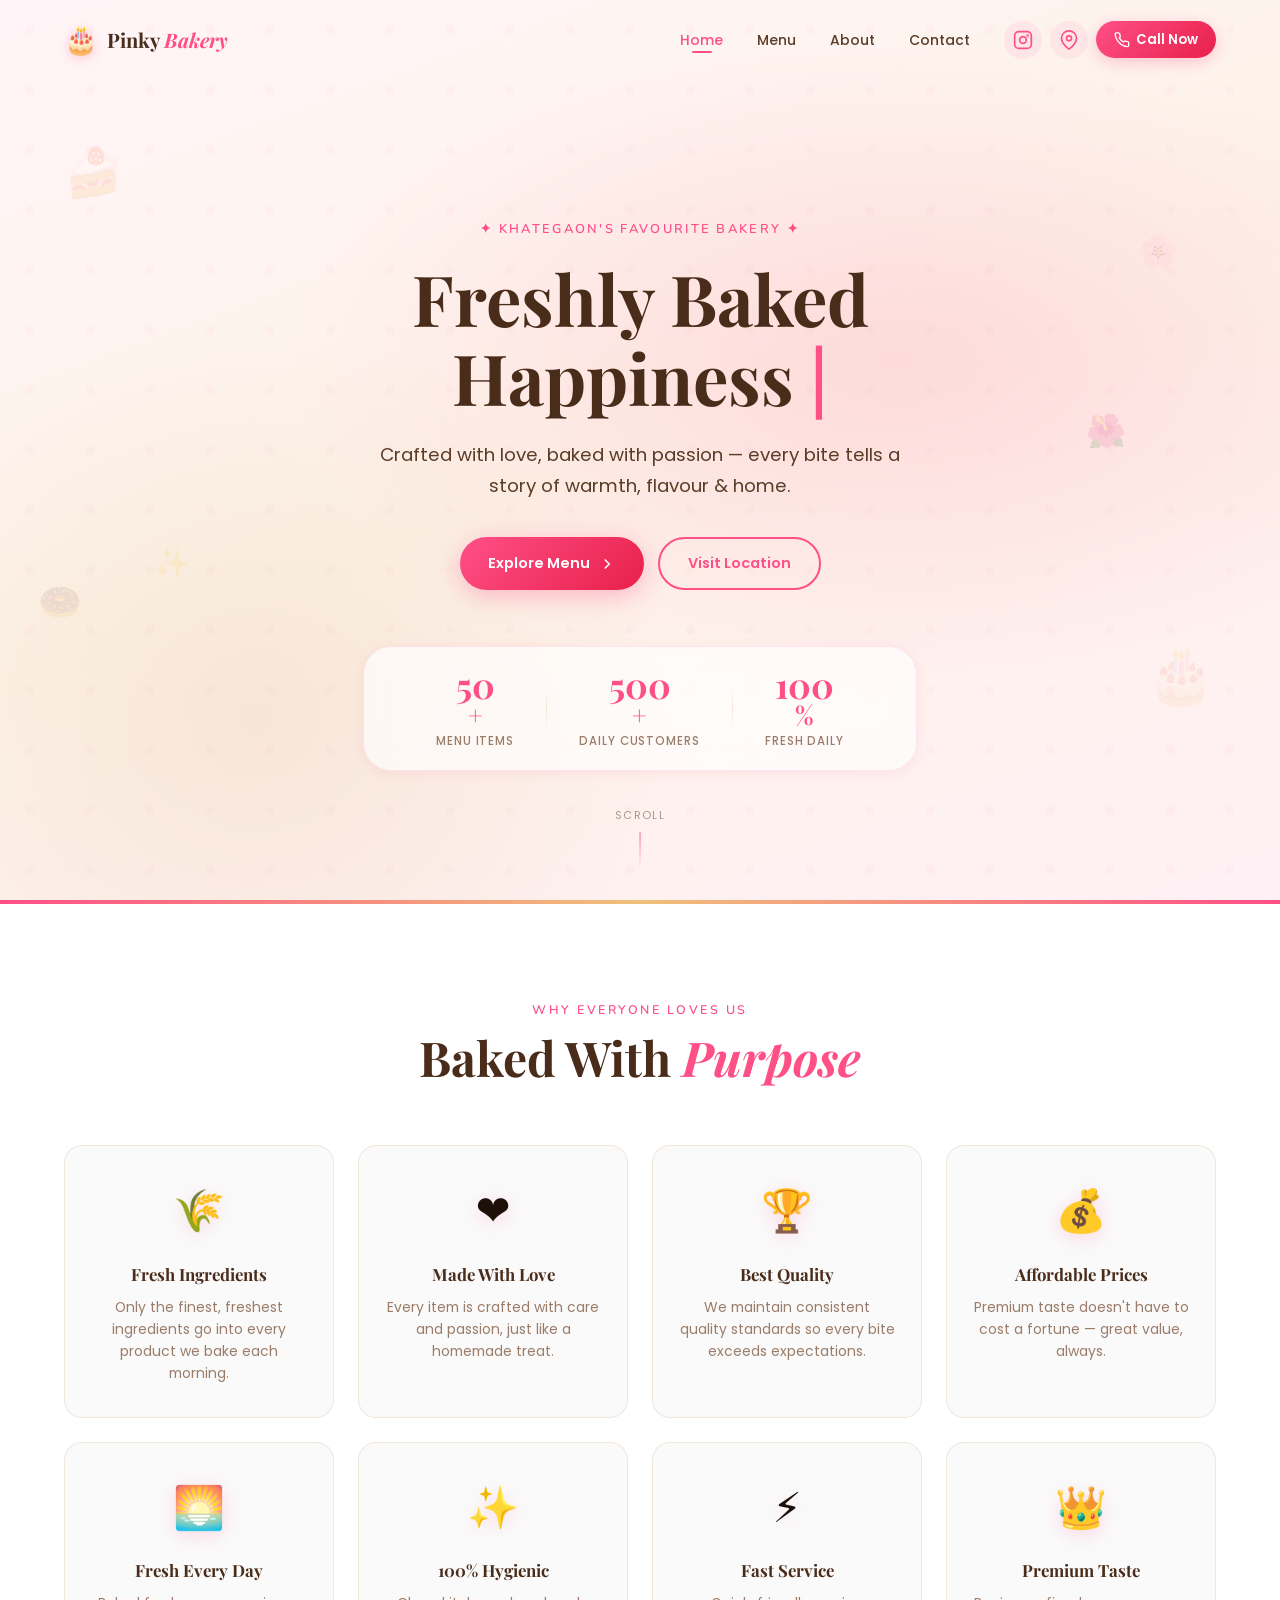
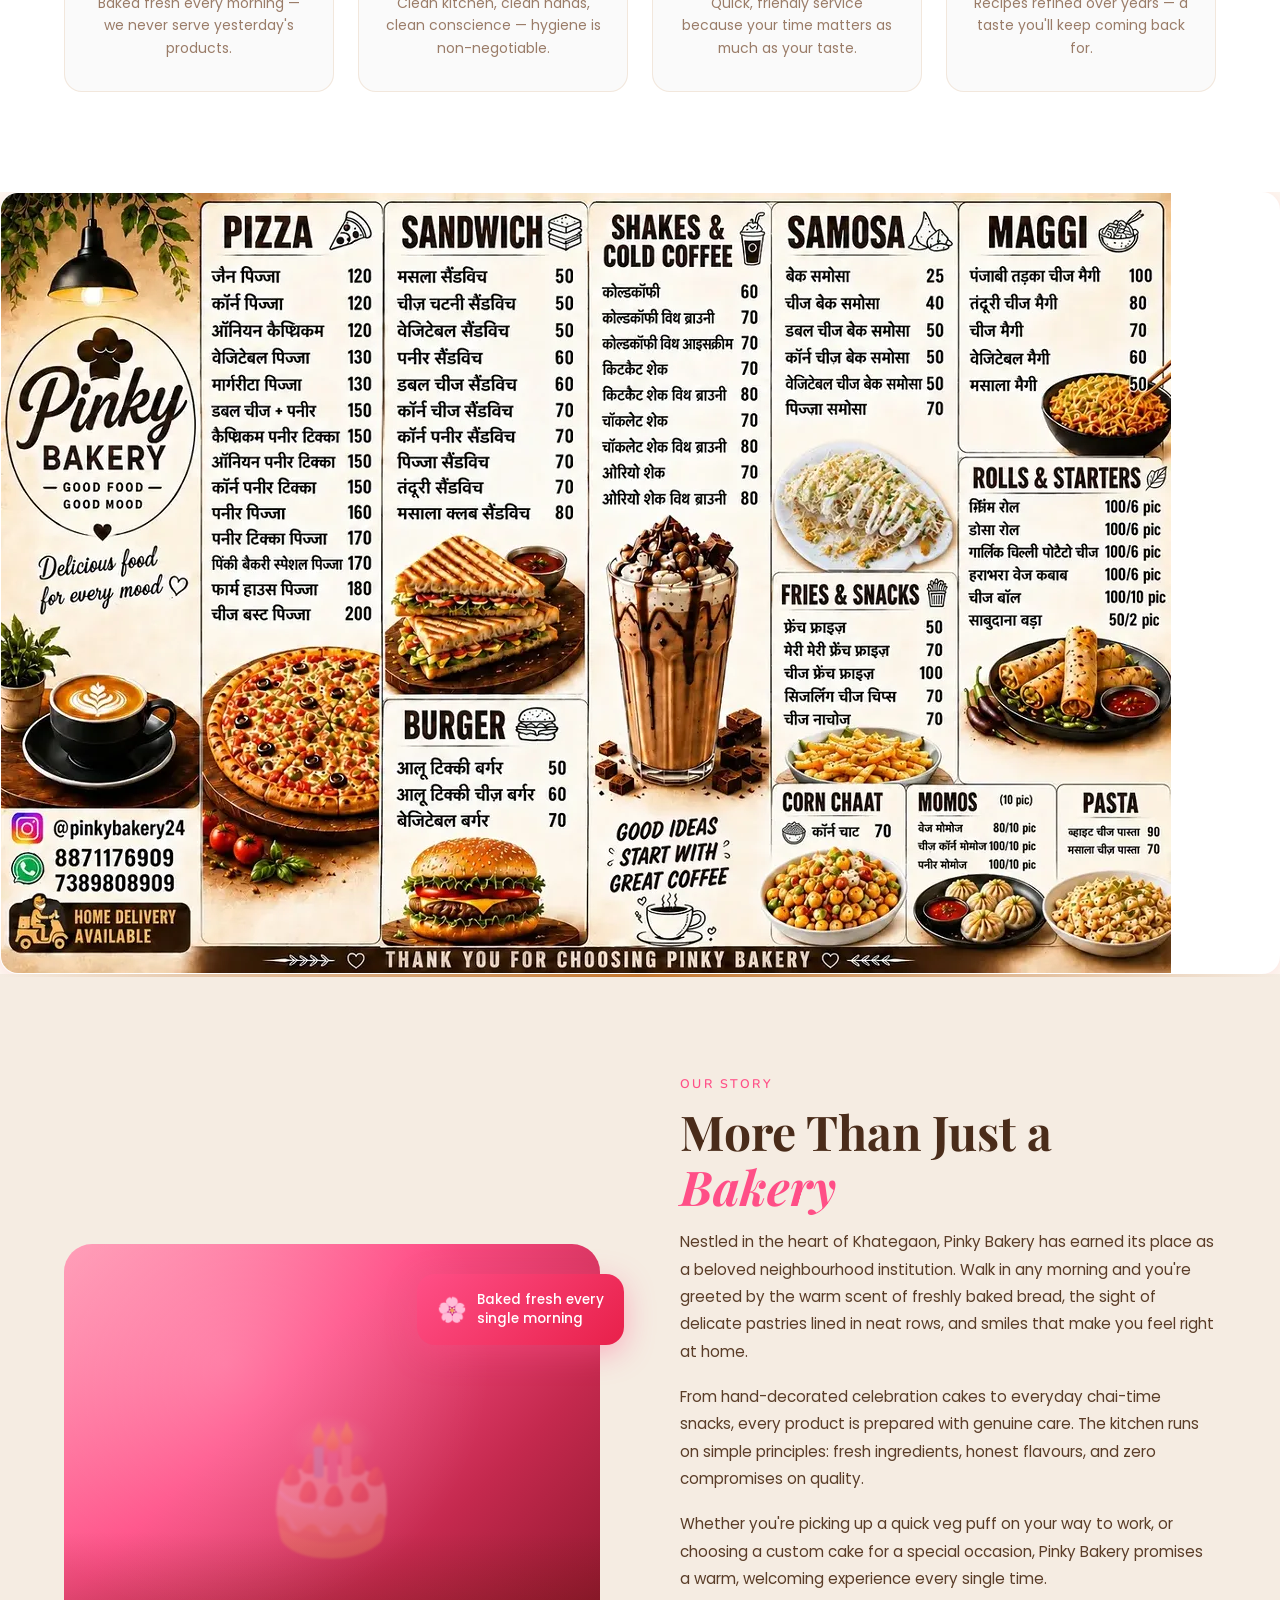
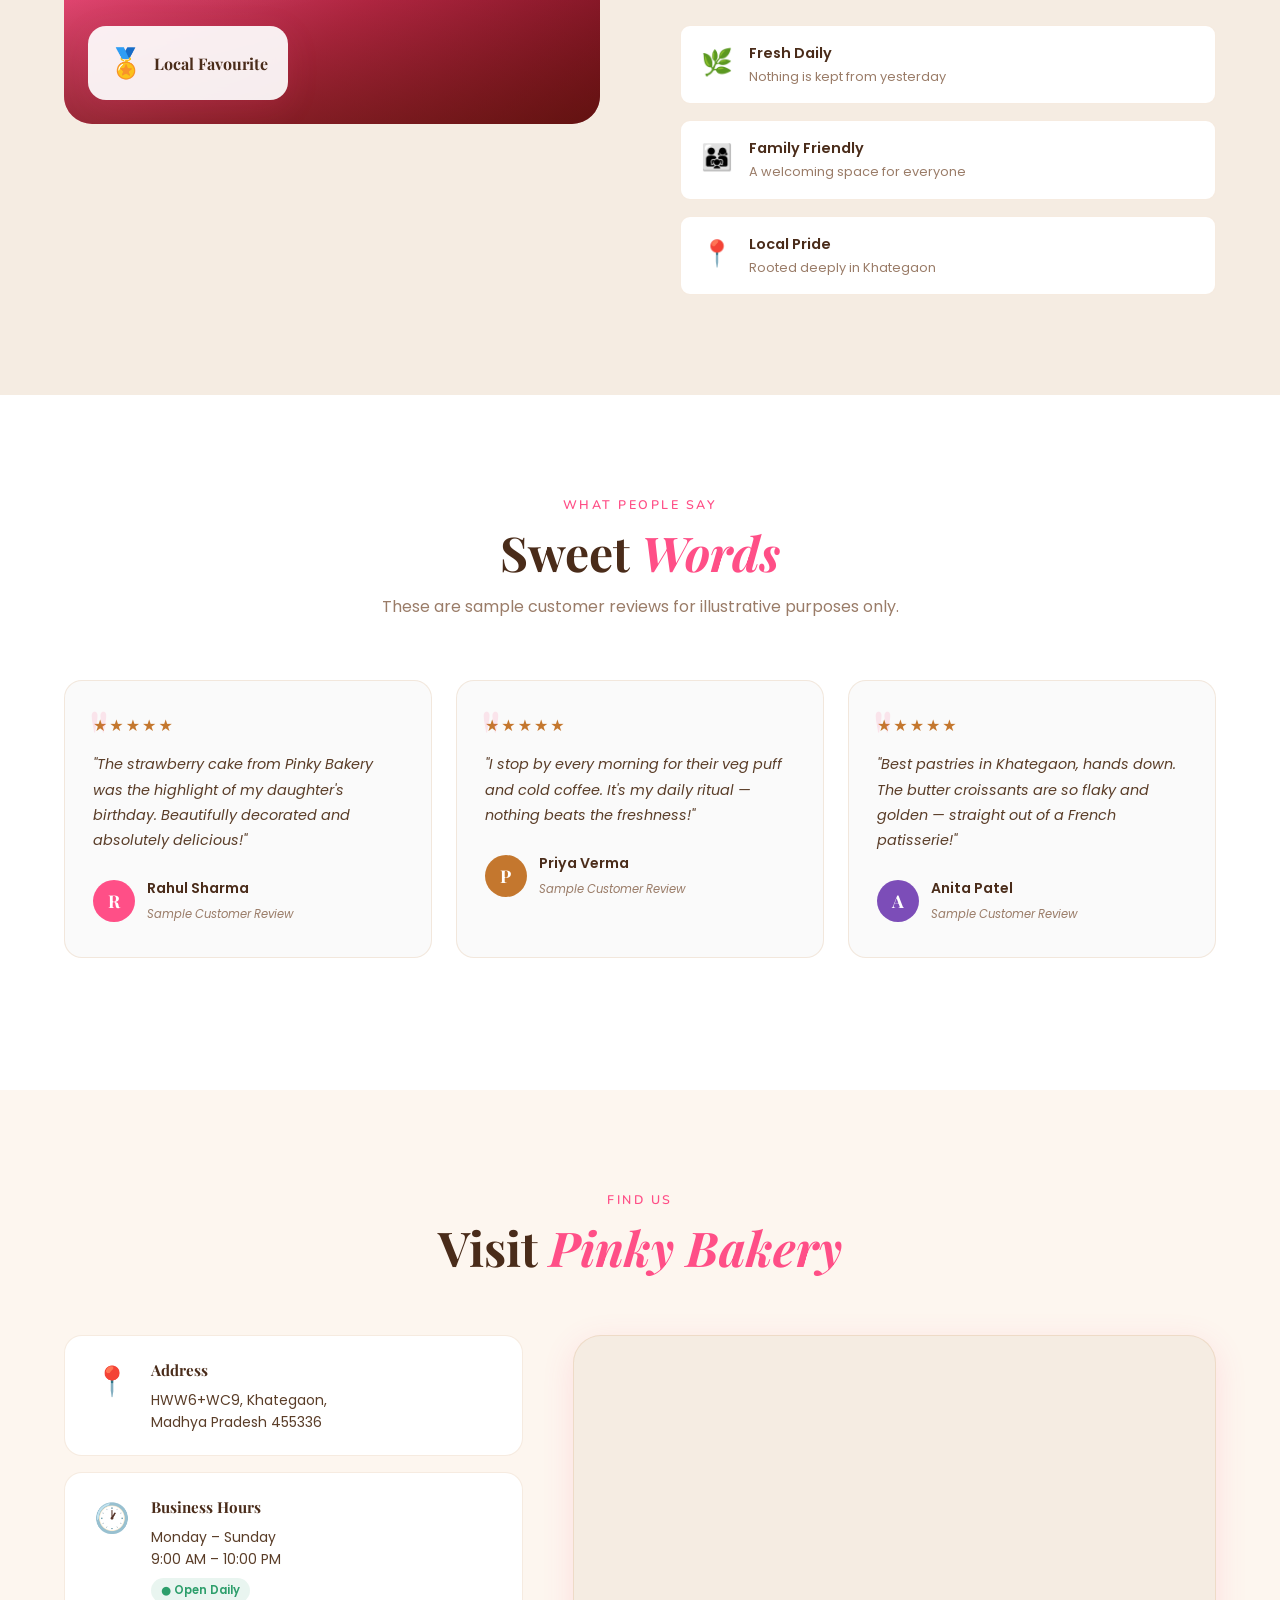
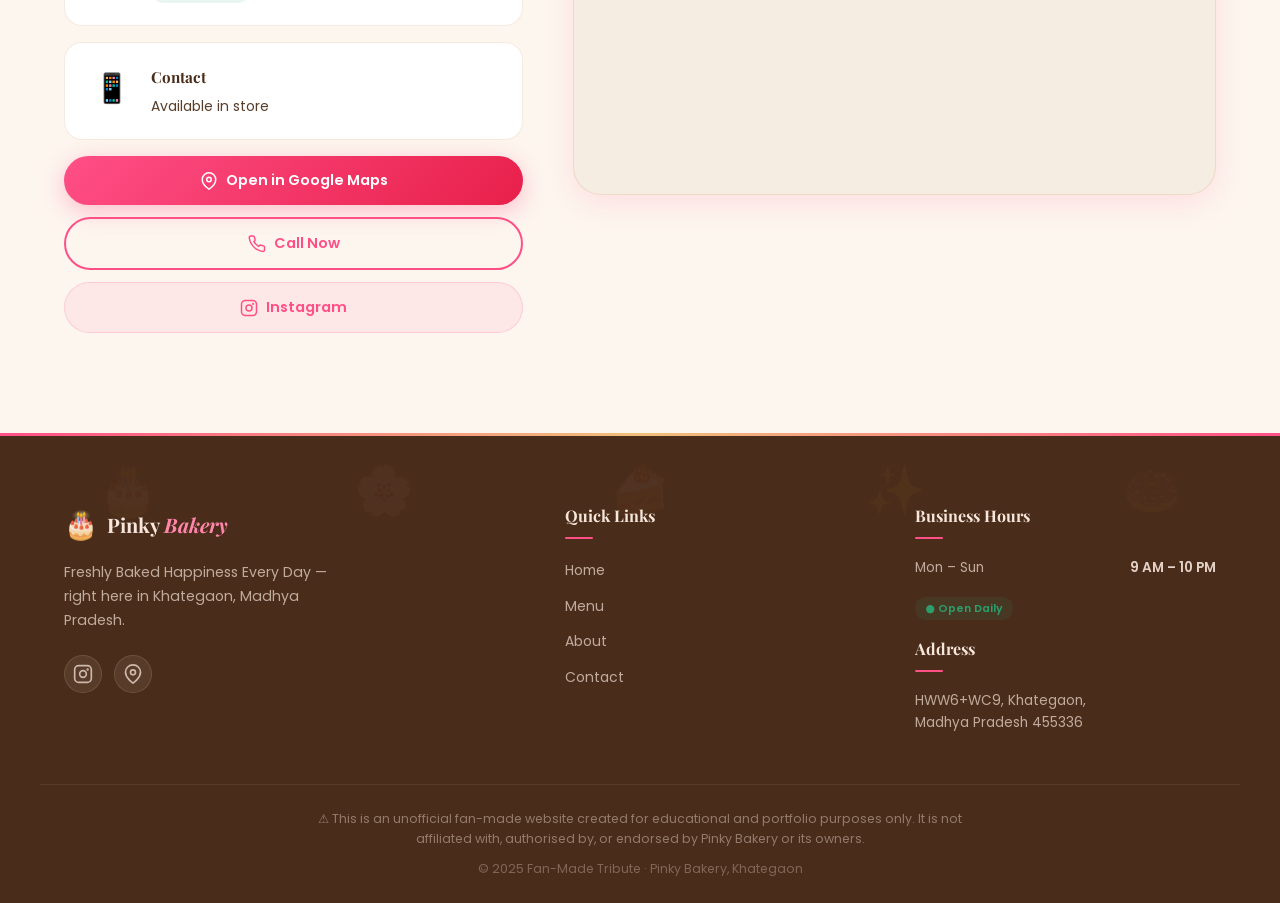
==== commit 76db1352: "Update index.html" ====
--- a/index.html
+++ b/index.html
@@ -172,20 +172,7 @@
     </div>
 
 </div>
-  
-
-    <!-- Pasta & Corn Chaat -->
-    <div class="menu-card" data-cat="pasta">
-        <div class="card-body">
-            <h2>🍝 Pasta & Corn Chaat</h2>
-            <div class="menu-item"><span>White Cheese Pasta</span><span>₹90</span></div>
-            <div class="menu-item"><span>Masala Cheese Pasta</span><span>₹70</span></div>
-            <hr>
-            <div class="menu-item"><span>Corn Chaat</span><span>₹70</span></div>
-        </div>
-    </div>
-
-</div>
+
  
 
   <!-- ===== ABOUT ===== -->
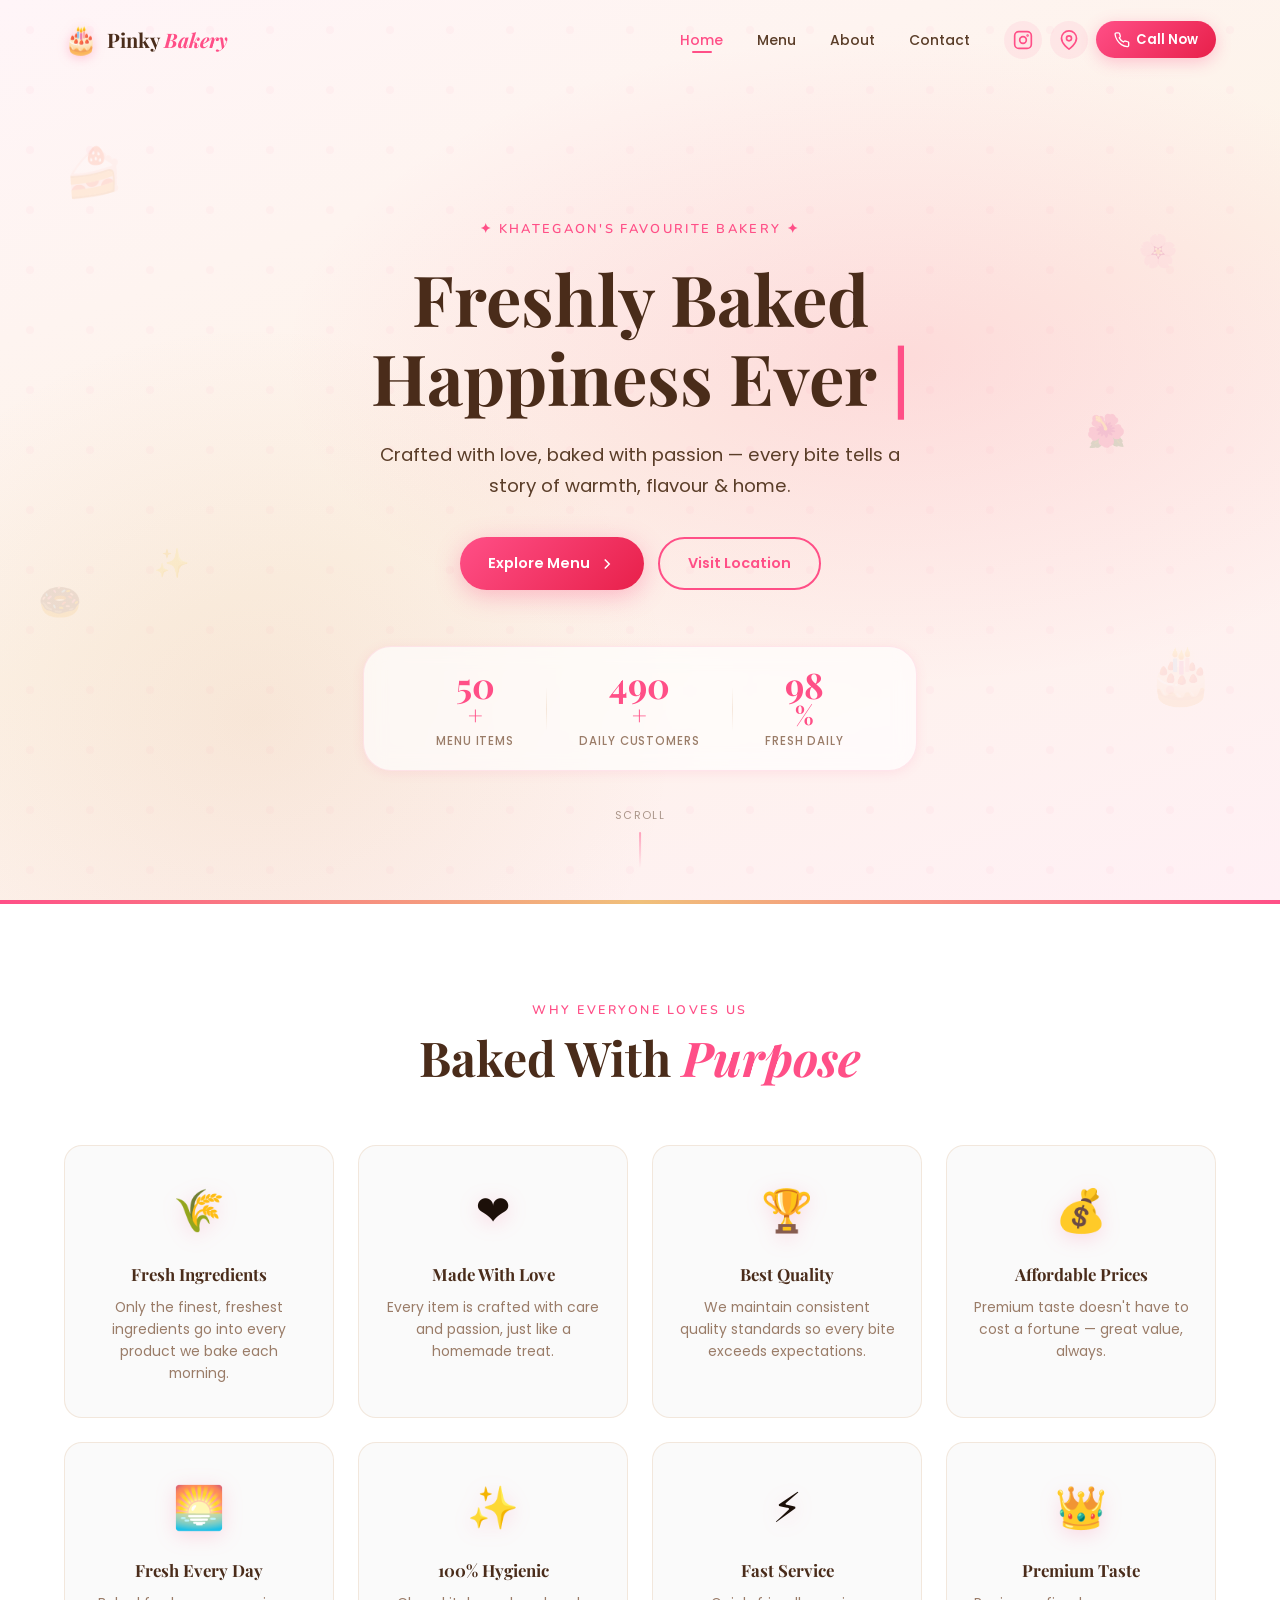
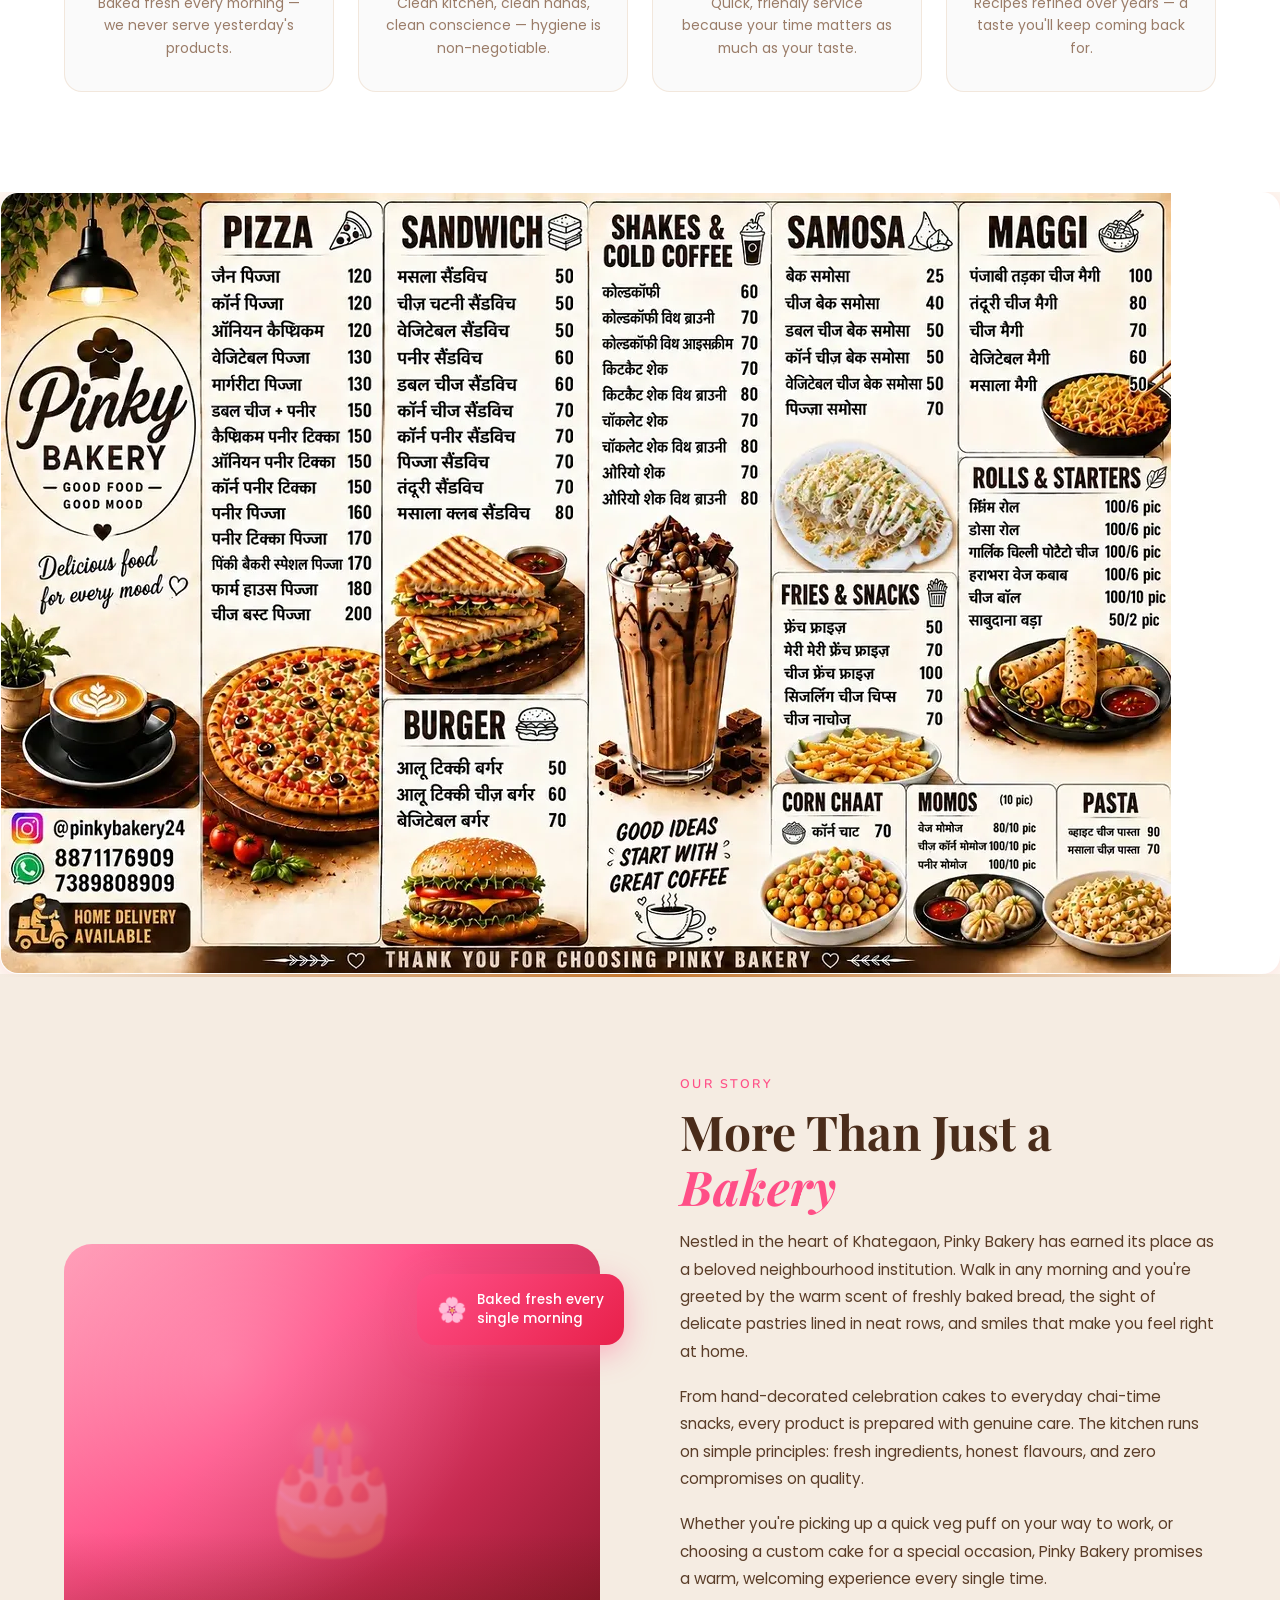
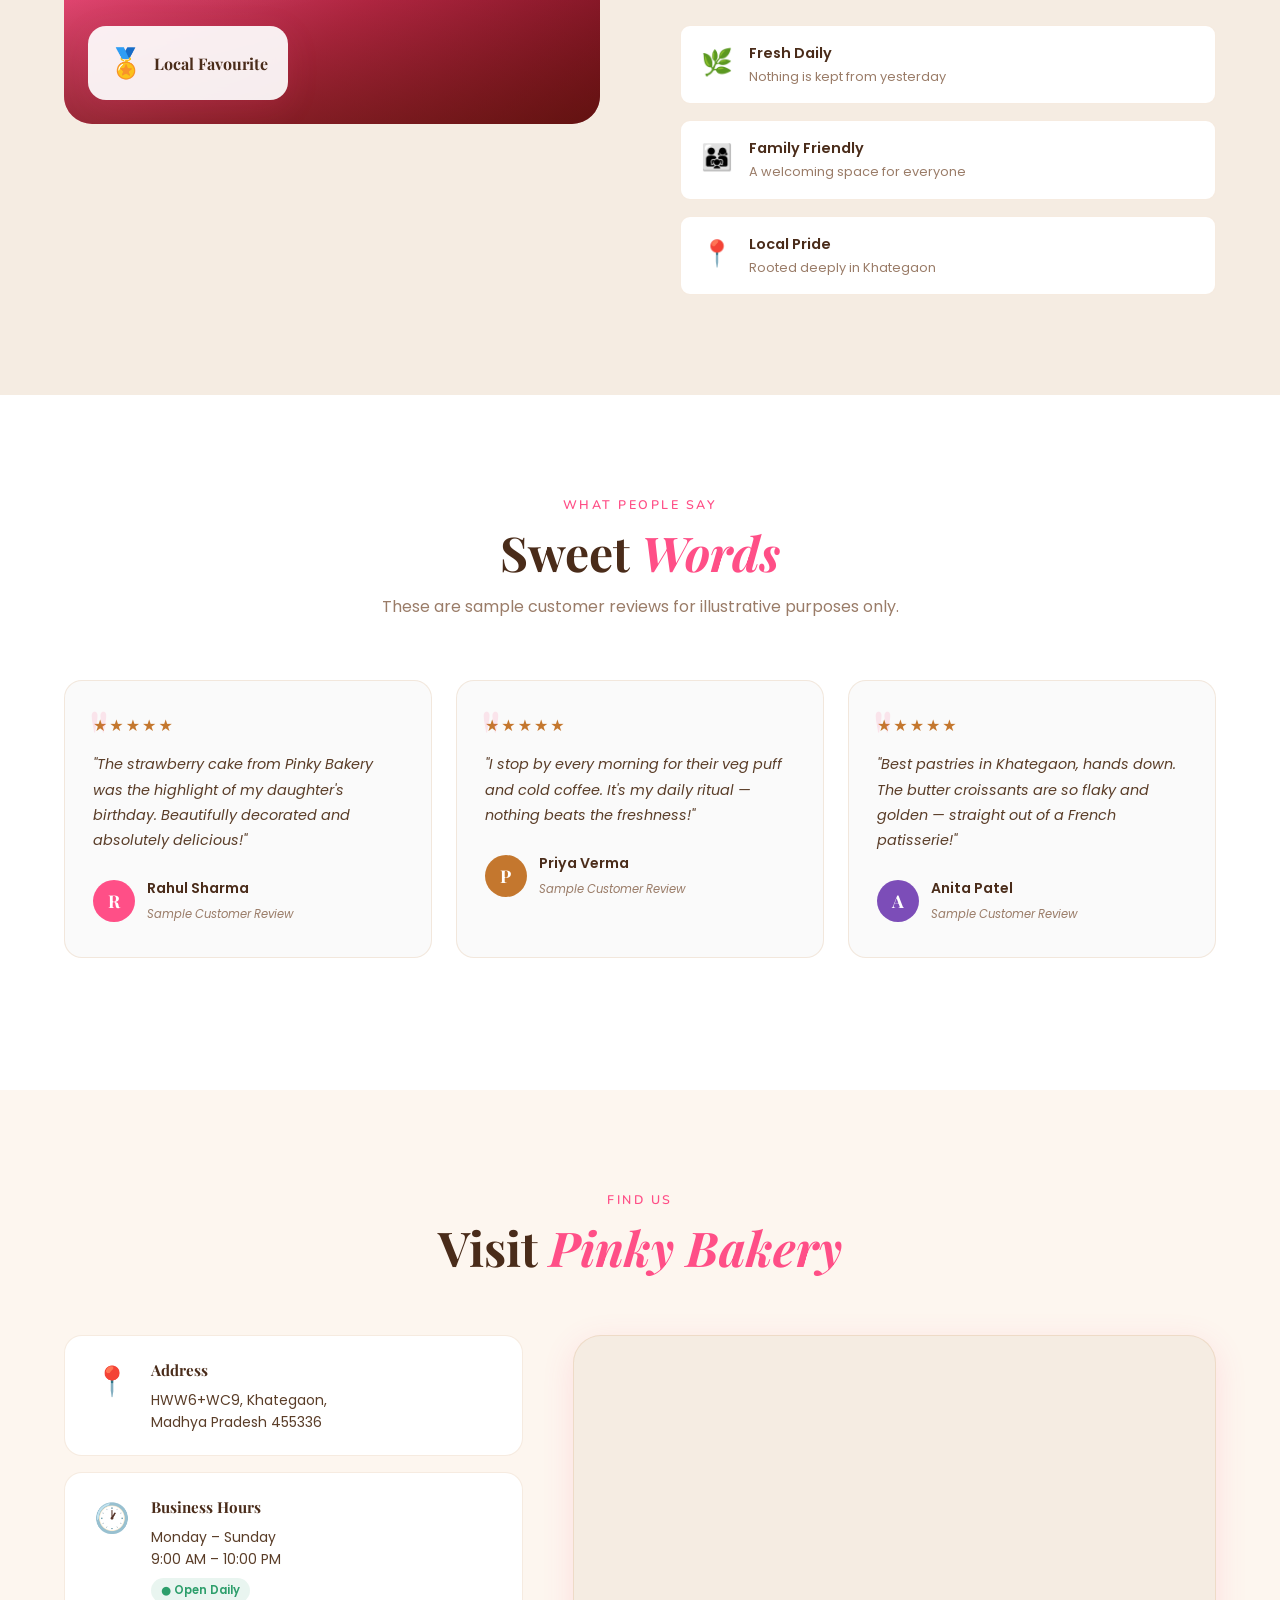
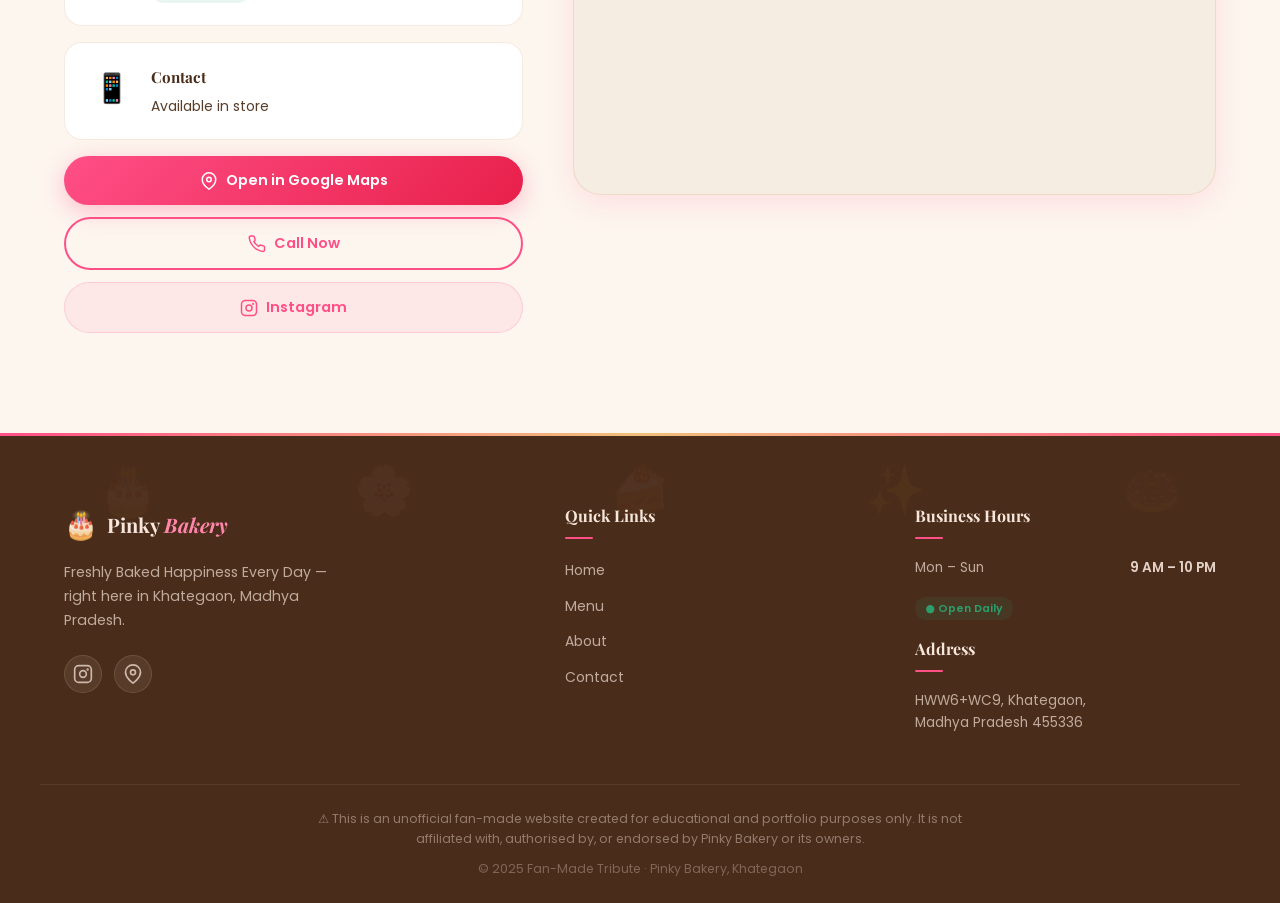
==== commit 727c4157: "Update index.html" ====
--- a/index.html
+++ b/index.html
@@ -166,7 +166,7 @@
   </section> 
 
  <!-- Category Tabs -->
-<div class="menu-card">
+<div class="menu-card" id="menu-Grid">
     <div class="card-img-container">
         <img src="menu.webp" alt="Our Menu" loading="lazy">
     </div>
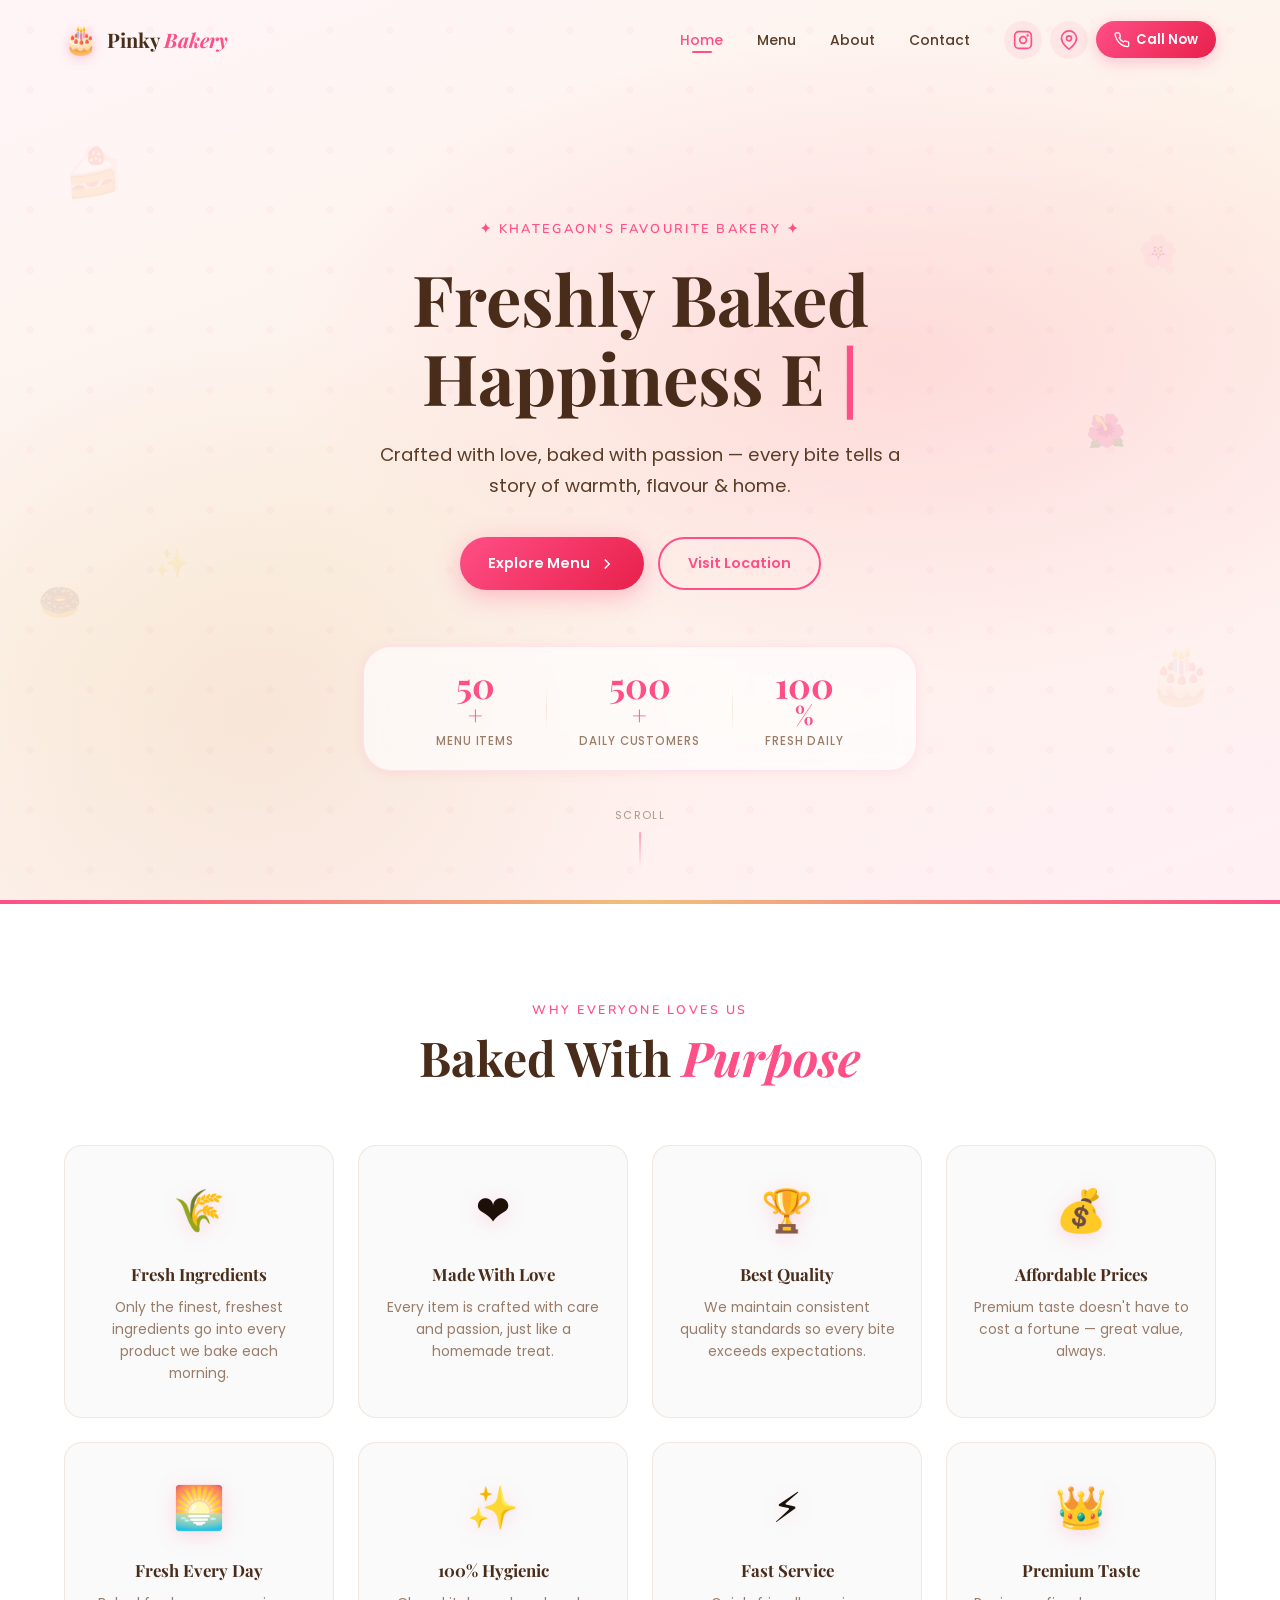
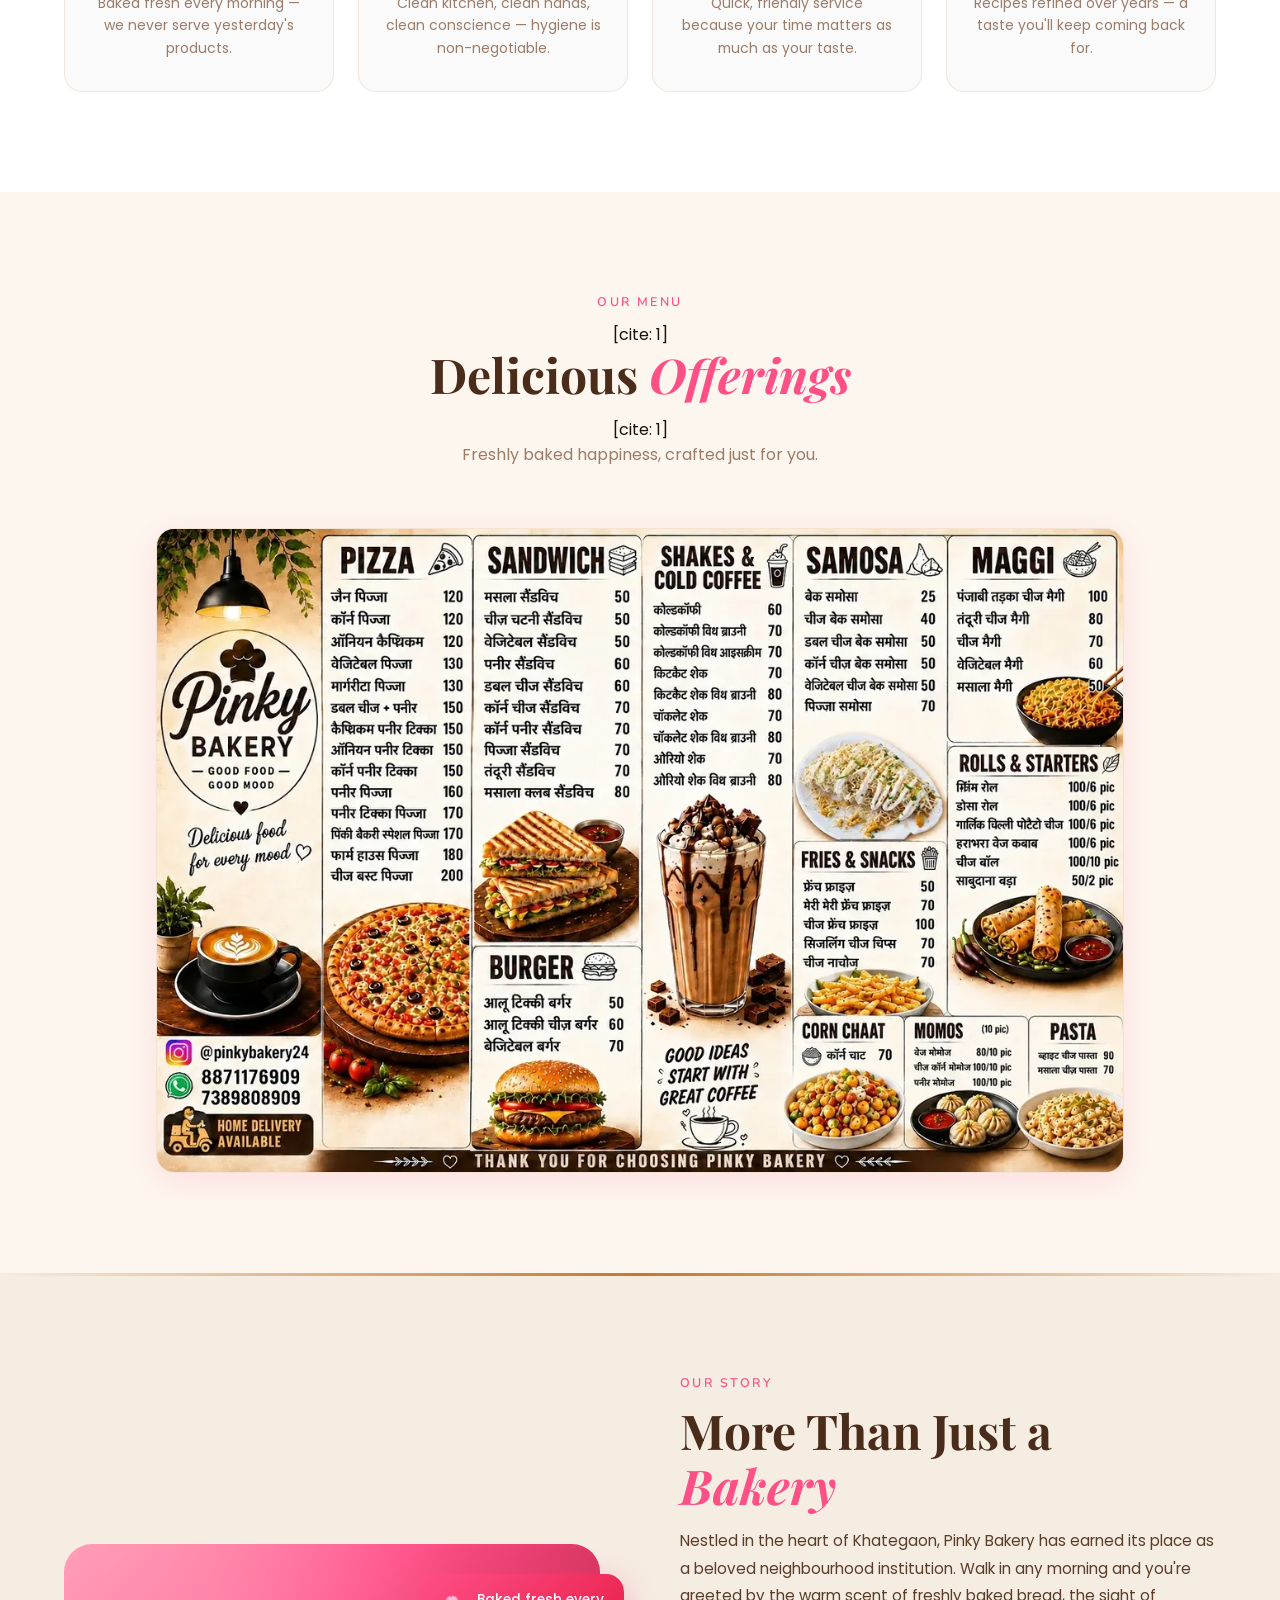
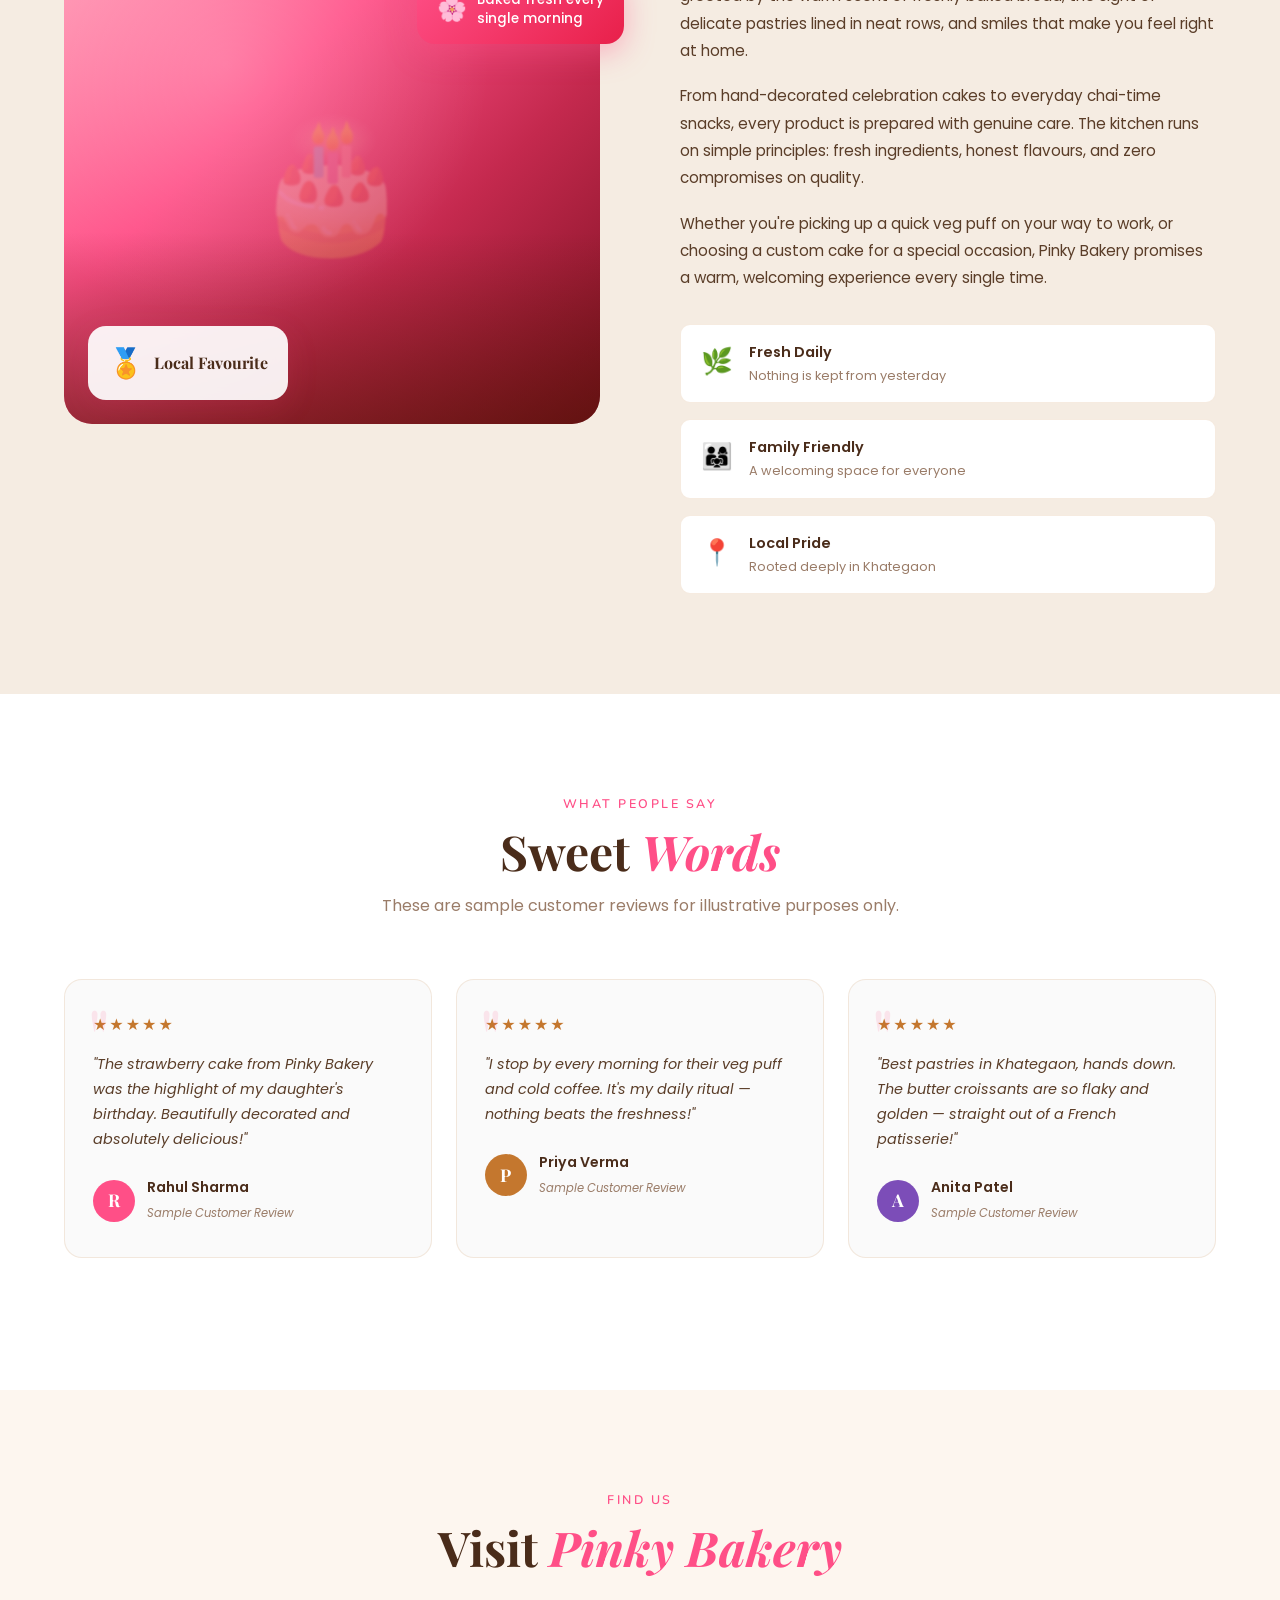
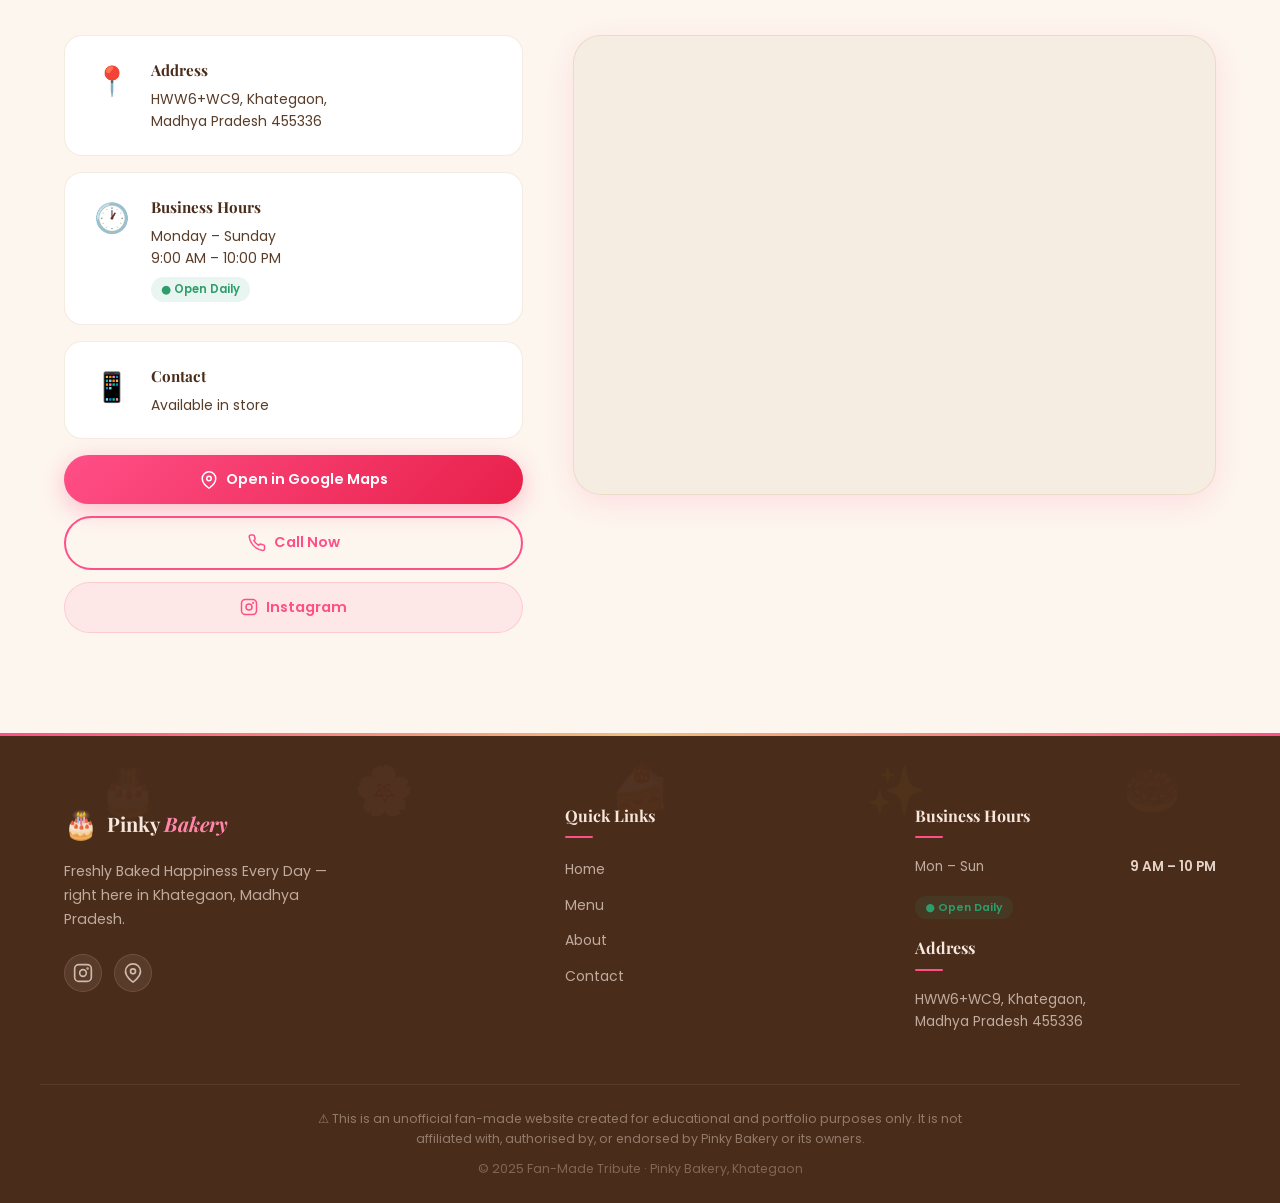
==== commit 1302601a: "Update index.html" ====
--- a/index.html
+++ b/index.html
@@ -166,12 +166,21 @@
   </section> 
 
  <!-- Category Tabs -->
-<div class="menu-card" id="menu-Grid">
-    <div class="card-img-container">
-        <img src="menu.webp" alt="Our Menu" loading="lazy">
-    </div>
-
-</div>
+<section class="section menu" id="menu">
+    <div class="container">
+        <div class="section-header">
+            <span class="section-eyebrow">Our Menu</span>[cite: 1]
+            <h2 class="section-title">Delicious <em>Offerings</em></h2>[cite: 1]
+            <p class="section-desc">Freshly baked happiness, crafted just for you.</p>
+        </div>
+        
+        <div class="menu-container" id="menuGrid">
+            <div class="menu-image-wrap">
+                <img src="menu.webp" alt="Pinky Bakery Menu" loading="lazy">
+            </div>
+        </div>
+    </div>
+</section>
 
  
 
--- a/style.css
+++ b/style.css
@@ -161,29 +161,39 @@
   transform: translateY(-2px);
   box-shadow: 0 10px 36px rgba(255,79,135,0.45);
 }
-/* Menu Card Container/Box */
-/* Menu Card Container/Box */
-.menu-section-bg {
-    background-image: url('aapki-image.webp');
-    background-size: cover;          /* Image ko bina stretch kiye fit karega */
-    background-position: center;     /* Image ka center part focus mein rahega */
-    background-repeat: no-repeat;
-    
-    /* Text visible rahe, isliye ek halka dark overlay filter */
-    position: relative;
-}
-
-.menu-section-bg::before {
-    content: '';
-    position: absolute;
-    inset: 0;
-    background: rgba(26, 26, 26, 0.85); /* Dark tint taaki text clear dikhe */
-    z-index: 1;
-}
-
-.menu-content-inside {
-    position: relative;
-    z-index: 2; /* Content overlay ke upar rahega */
+/* ── 9. New Menu Image Layout ─────────────────────────────── */
+.menu-container {
+    max-width: 1000px; /* Desktop par perfect readability ke liye standard width */
+    margin: 0 auto;
+    padding: 0 16px;
+    display: flex;
+    justify-content: center;
+    align-items: center;
+}
+
+.menu-image-wrap {
+    width: 100%;
+    max-width: 100%;
+    aspect-ratio: 1170 / 780; /* Image ka aspect ratio maintain rakhega */
+    border-radius: var(--r-md); /* Premium rounded corners, source file ke style system se */
+    overflow: hidden;
+    box-shadow: var(--shadow-md); /* Soft premium shadow effect[cite: 1] */
+    border: 1px solid rgba(196, 119, 46, 0.15); /* Subtly matches the brand border[cite: 1] */
+    transition: transform 0.4s var(--ease), box-shadow 0.4s var(--ease); /* Smooth animations[cite: 1] */
+}
+
+/* Image responsive wrapper */
+.menu-image-wrap img {
+    width: 100%;
+    height: 100%;
+    object-fit: cover; /* Responsive hone par image distortion se bachayega */
+    display: block;
+}
+
+/* Hover dynamic effect */
+.menu-image-wrap:hover {
+    transform: translateY(-4px);
+    box-shadow: var(--shadow-lg); /* Slightly deeper shadow on hover[cite: 1] */
 }
 .btn-outline {
   background: transparent;
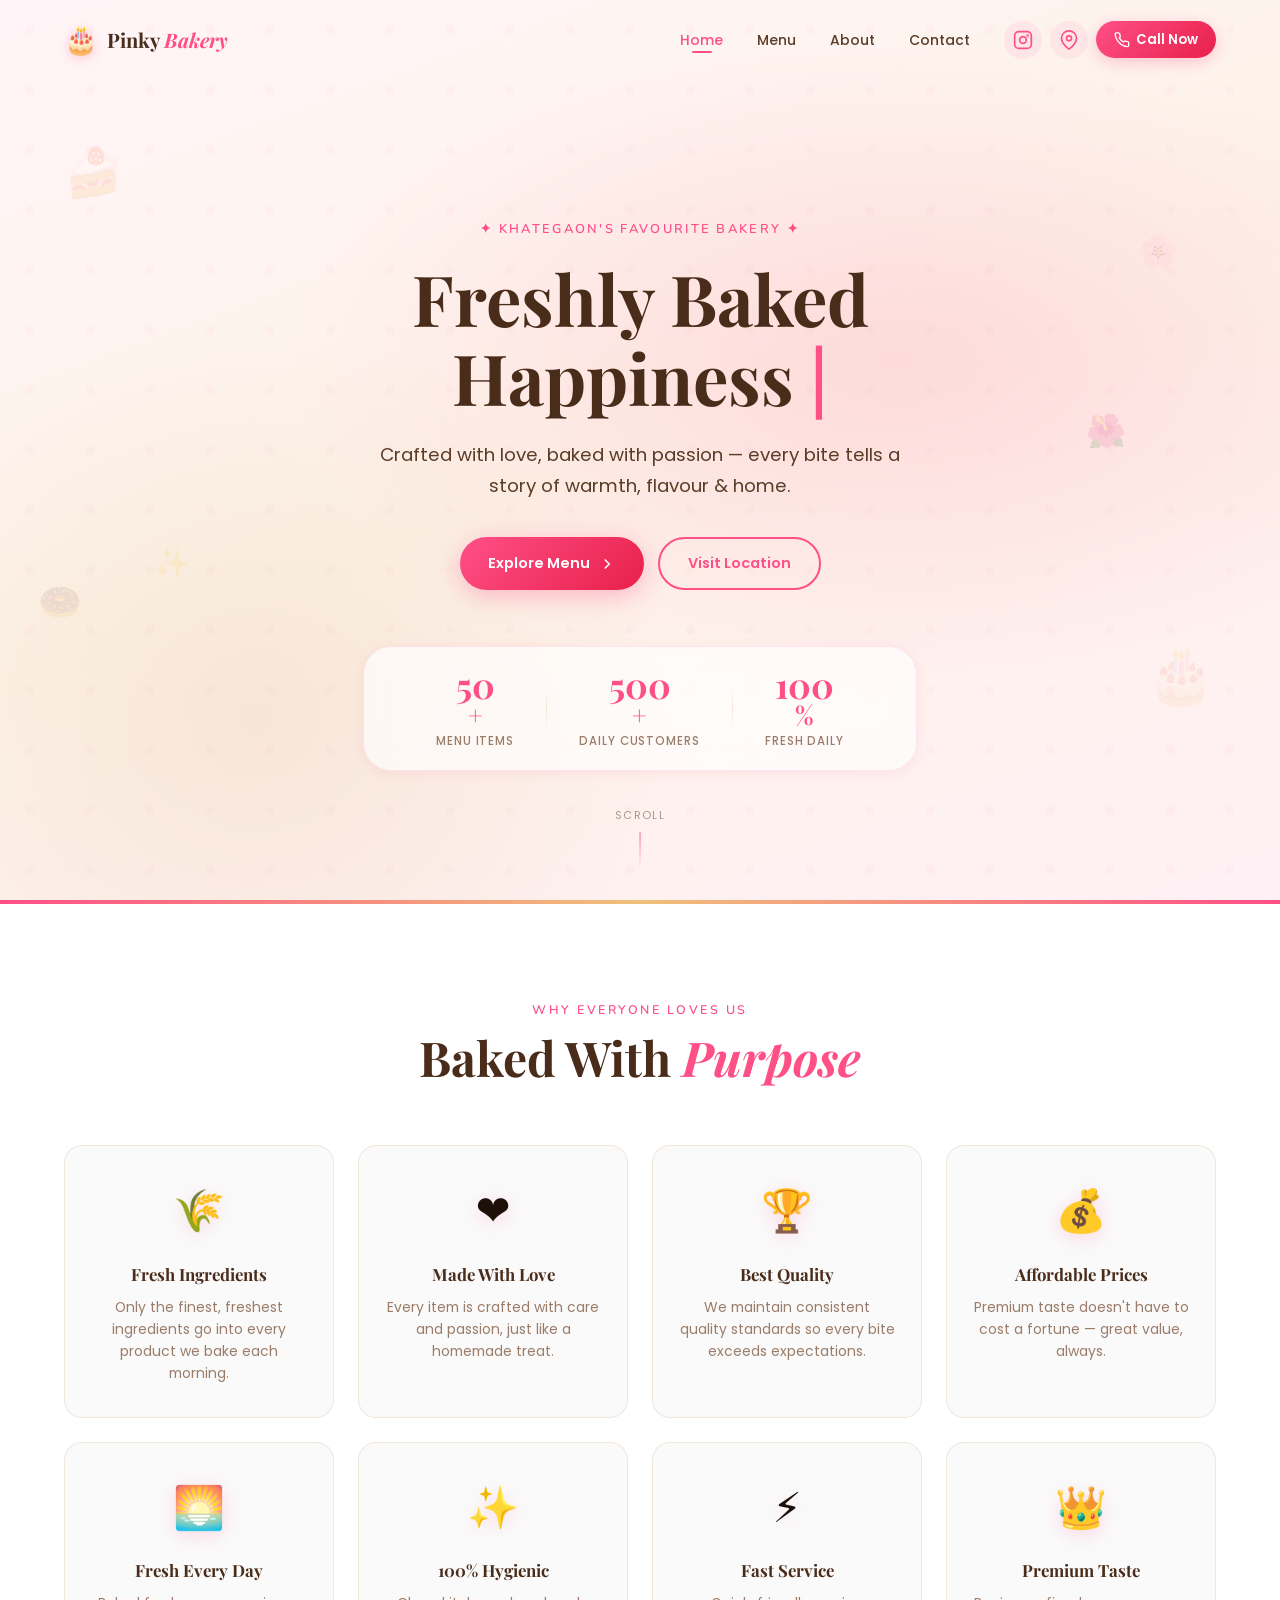
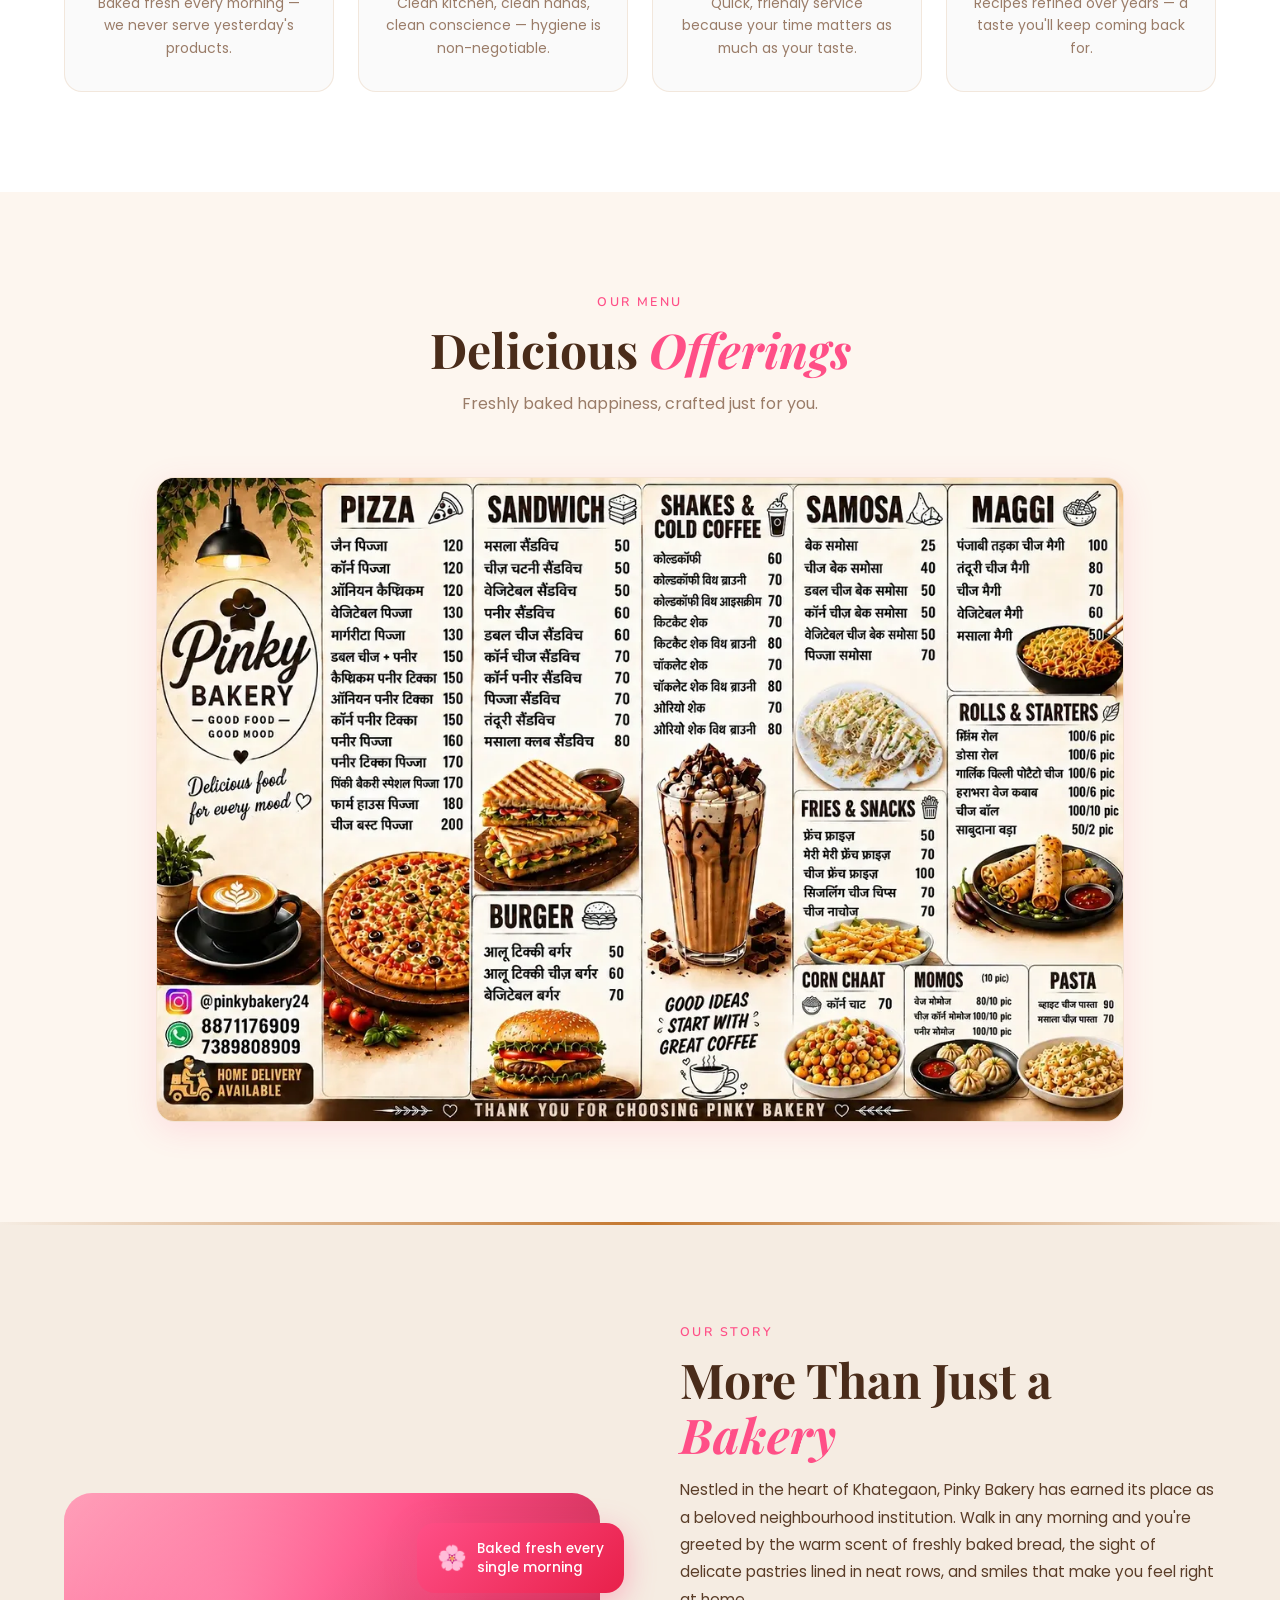
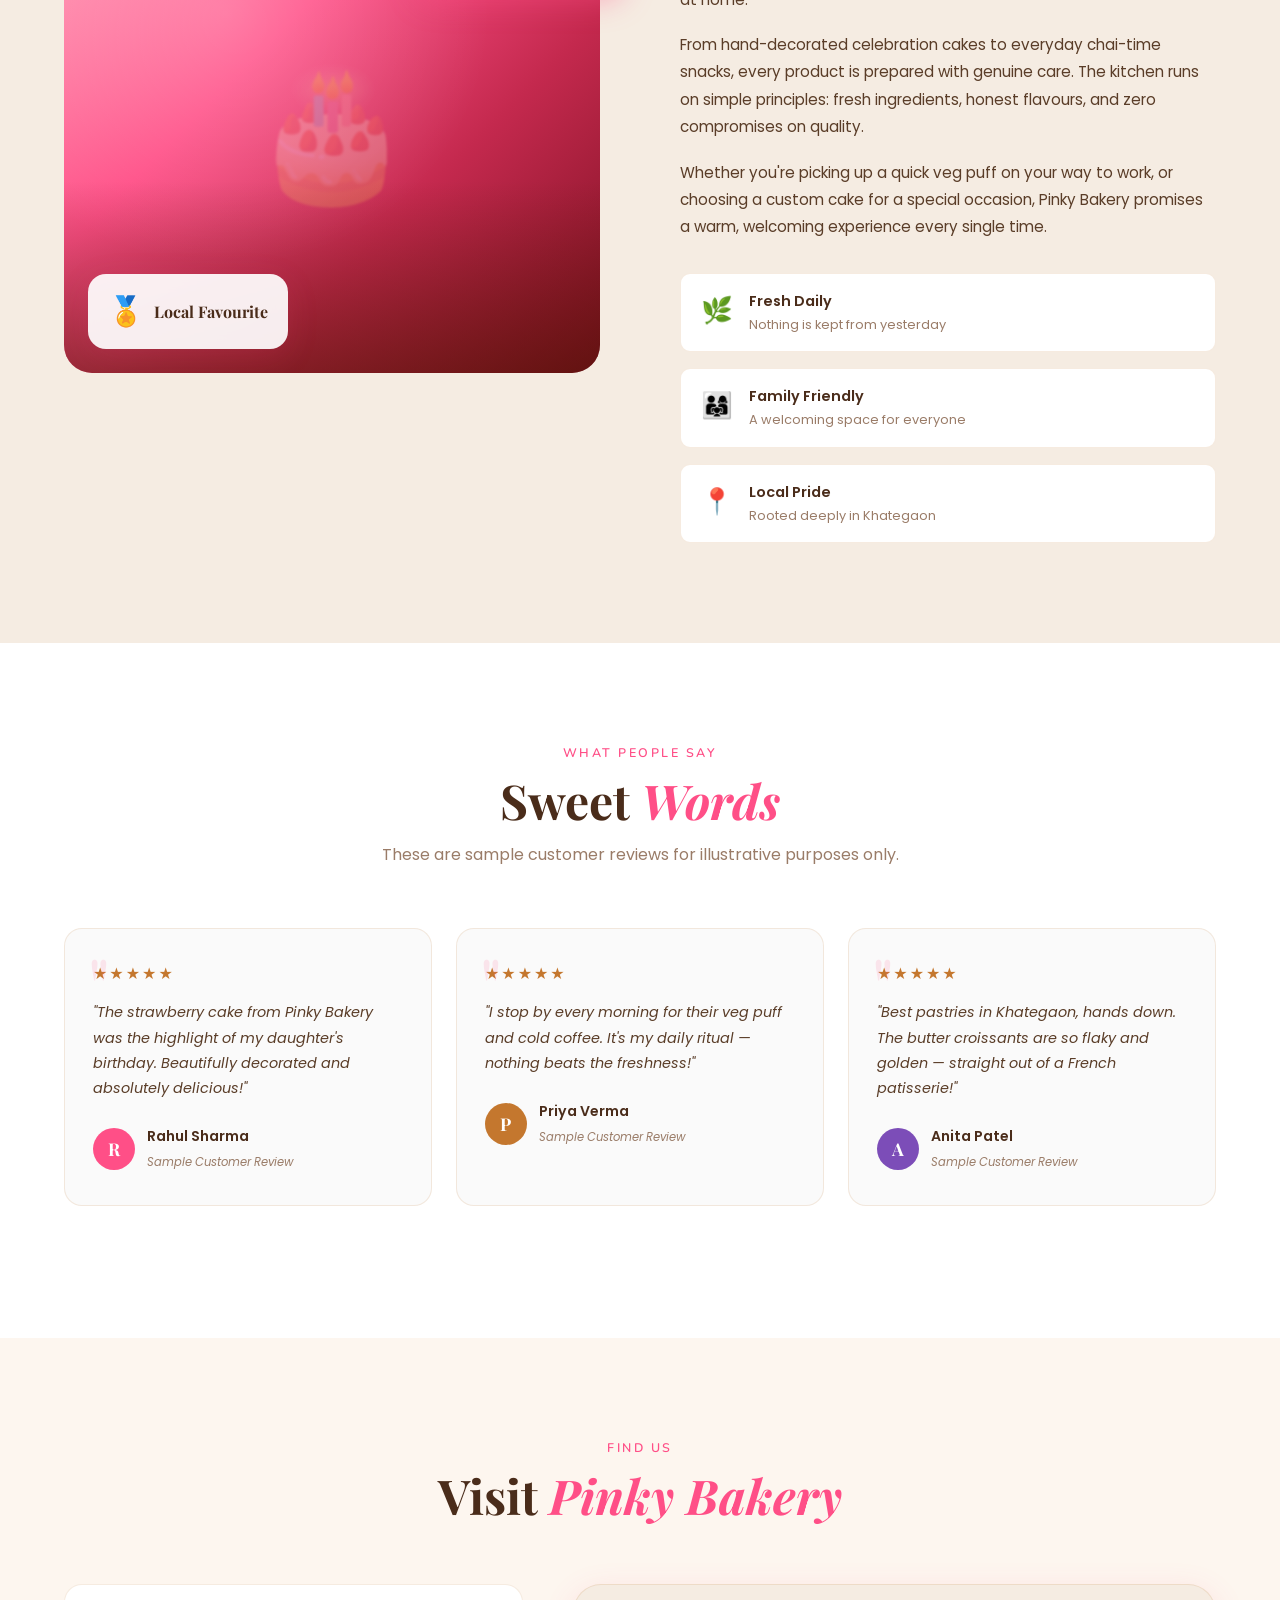
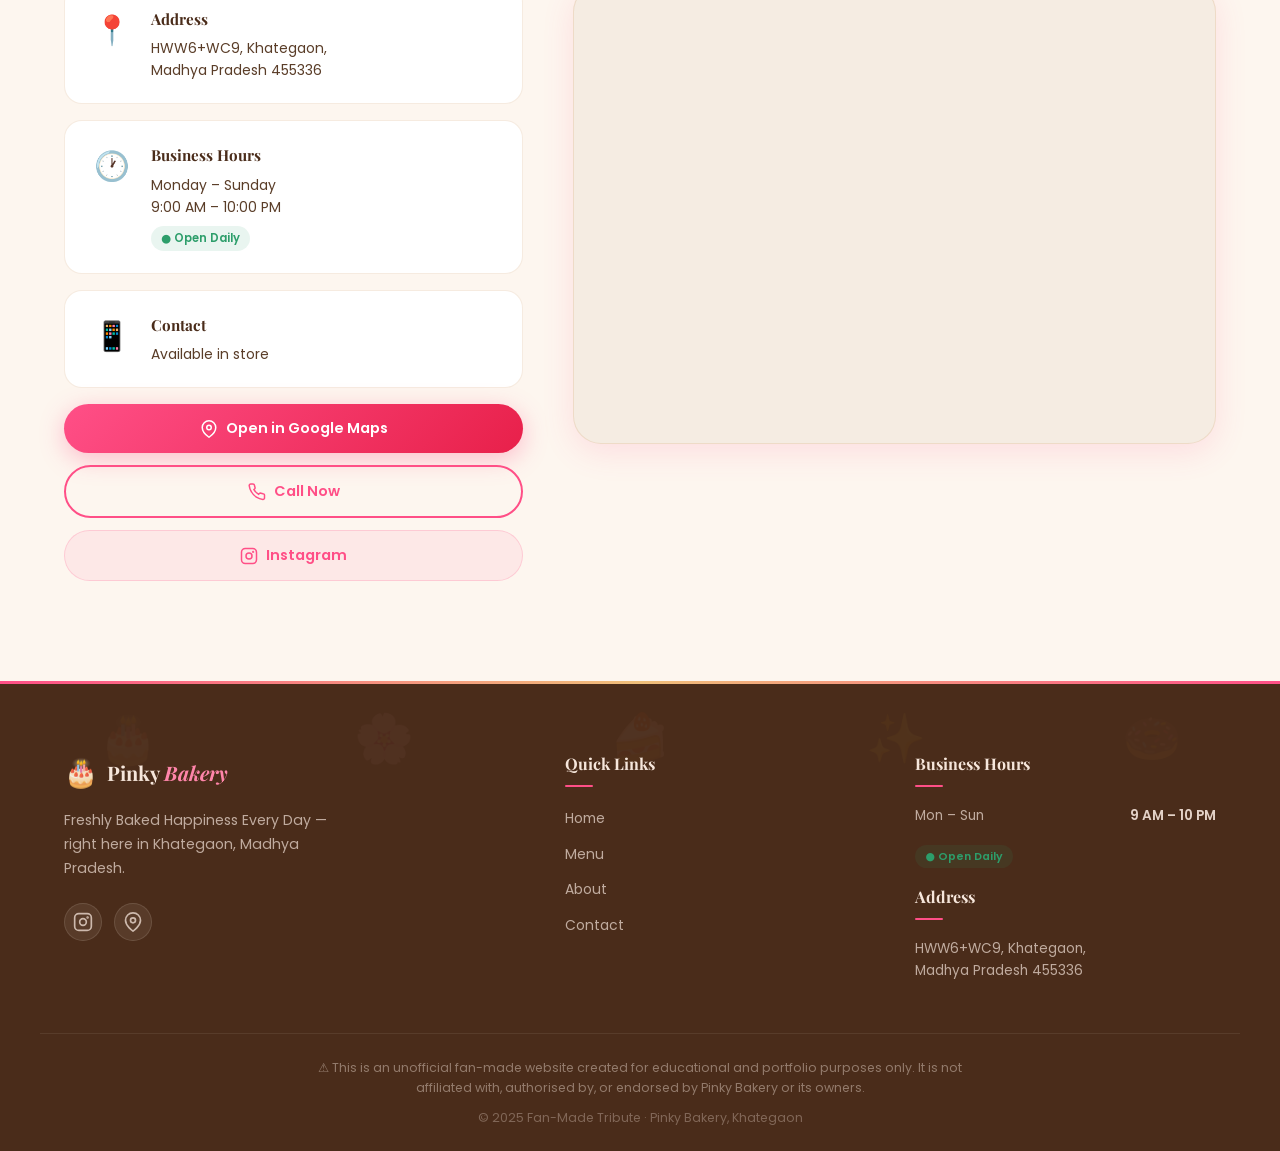
==== commit 29ca4313: "Update index.html" ====
--- a/index.html
+++ b/index.html
@@ -165,12 +165,11 @@
     </div>
   </section> 
 
- <!-- Category Tabs -->
 <section class="section menu" id="menu">
     <div class="container">
         <div class="section-header">
-            <span class="section-eyebrow">Our Menu</span>[cite: 1]
-            <h2 class="section-title">Delicious <em>Offerings</em></h2>[cite: 1]
+            <span class="section-eyebrow">Our Menu</span>
+            <h2 class="section-title">Delicious <em>Offerings</em></h2>
             <p class="section-desc">Freshly baked happiness, crafted just for you.</p>
         </div>
         
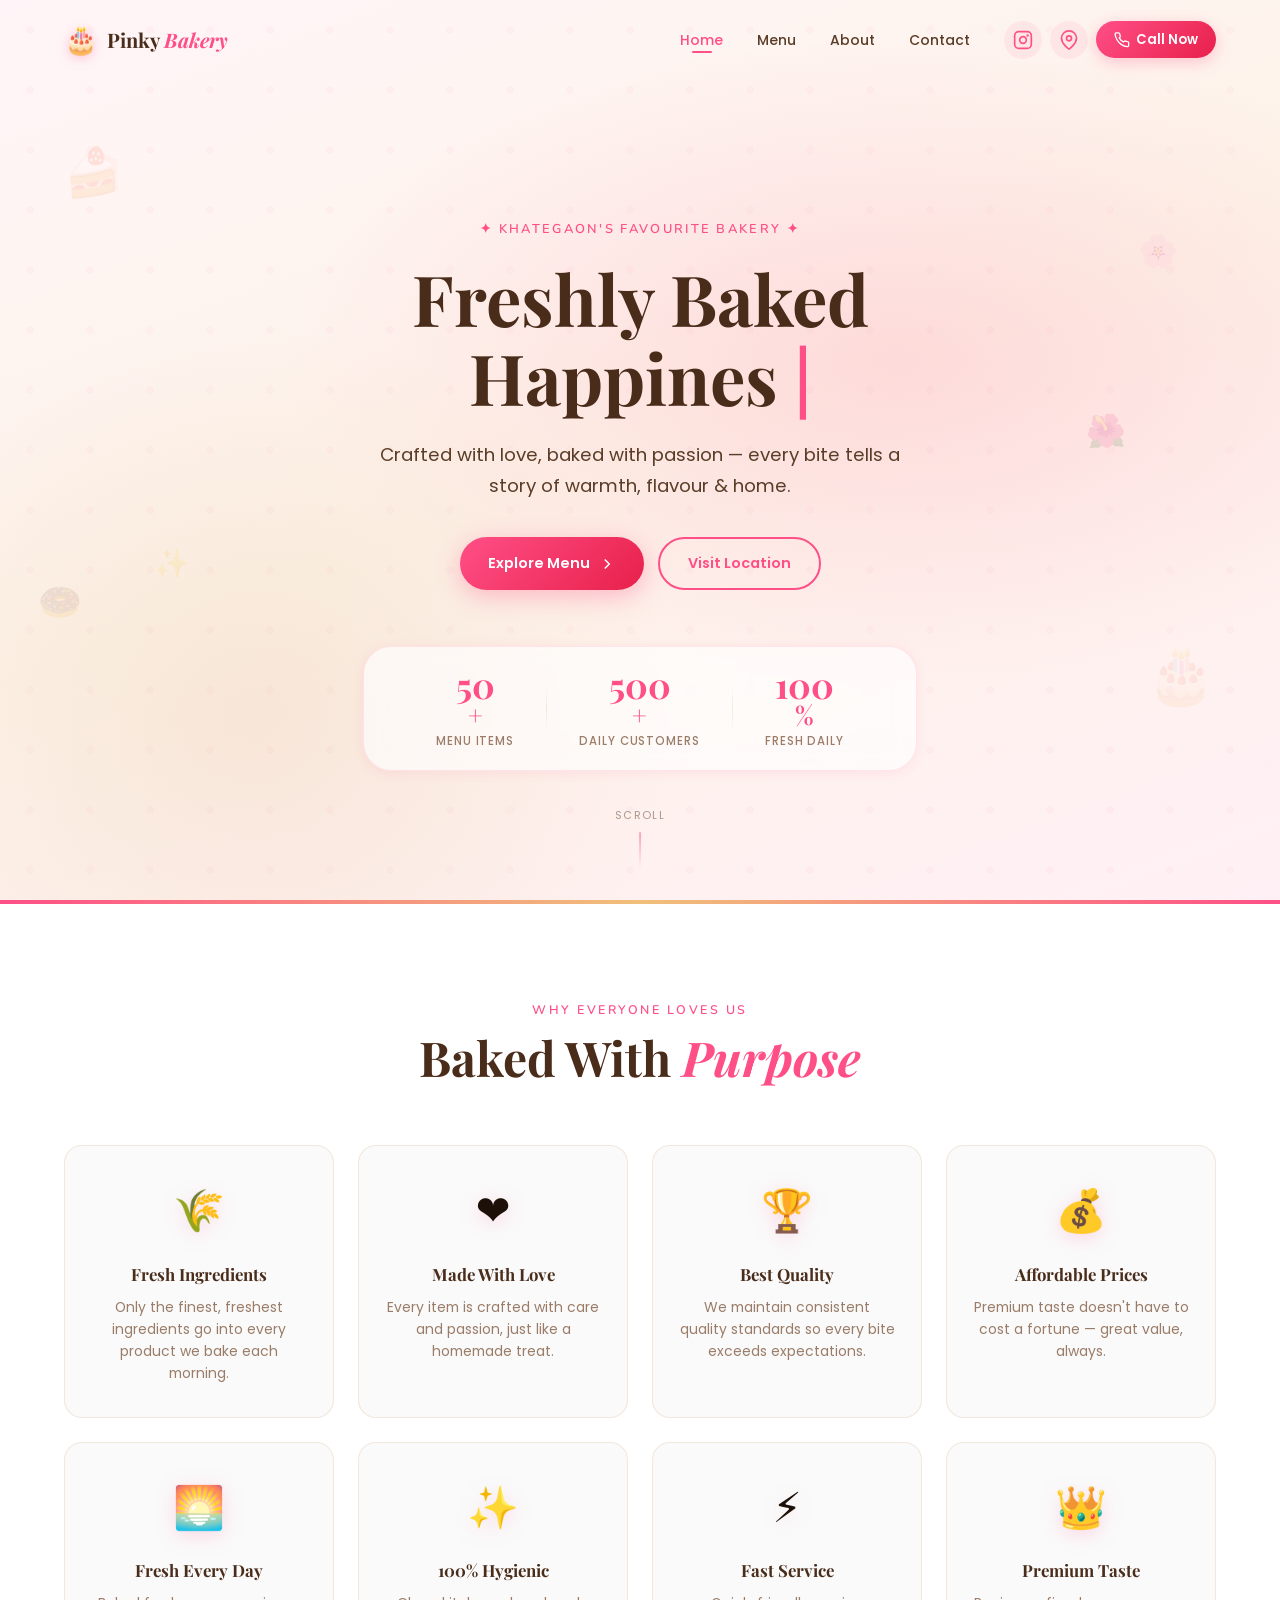
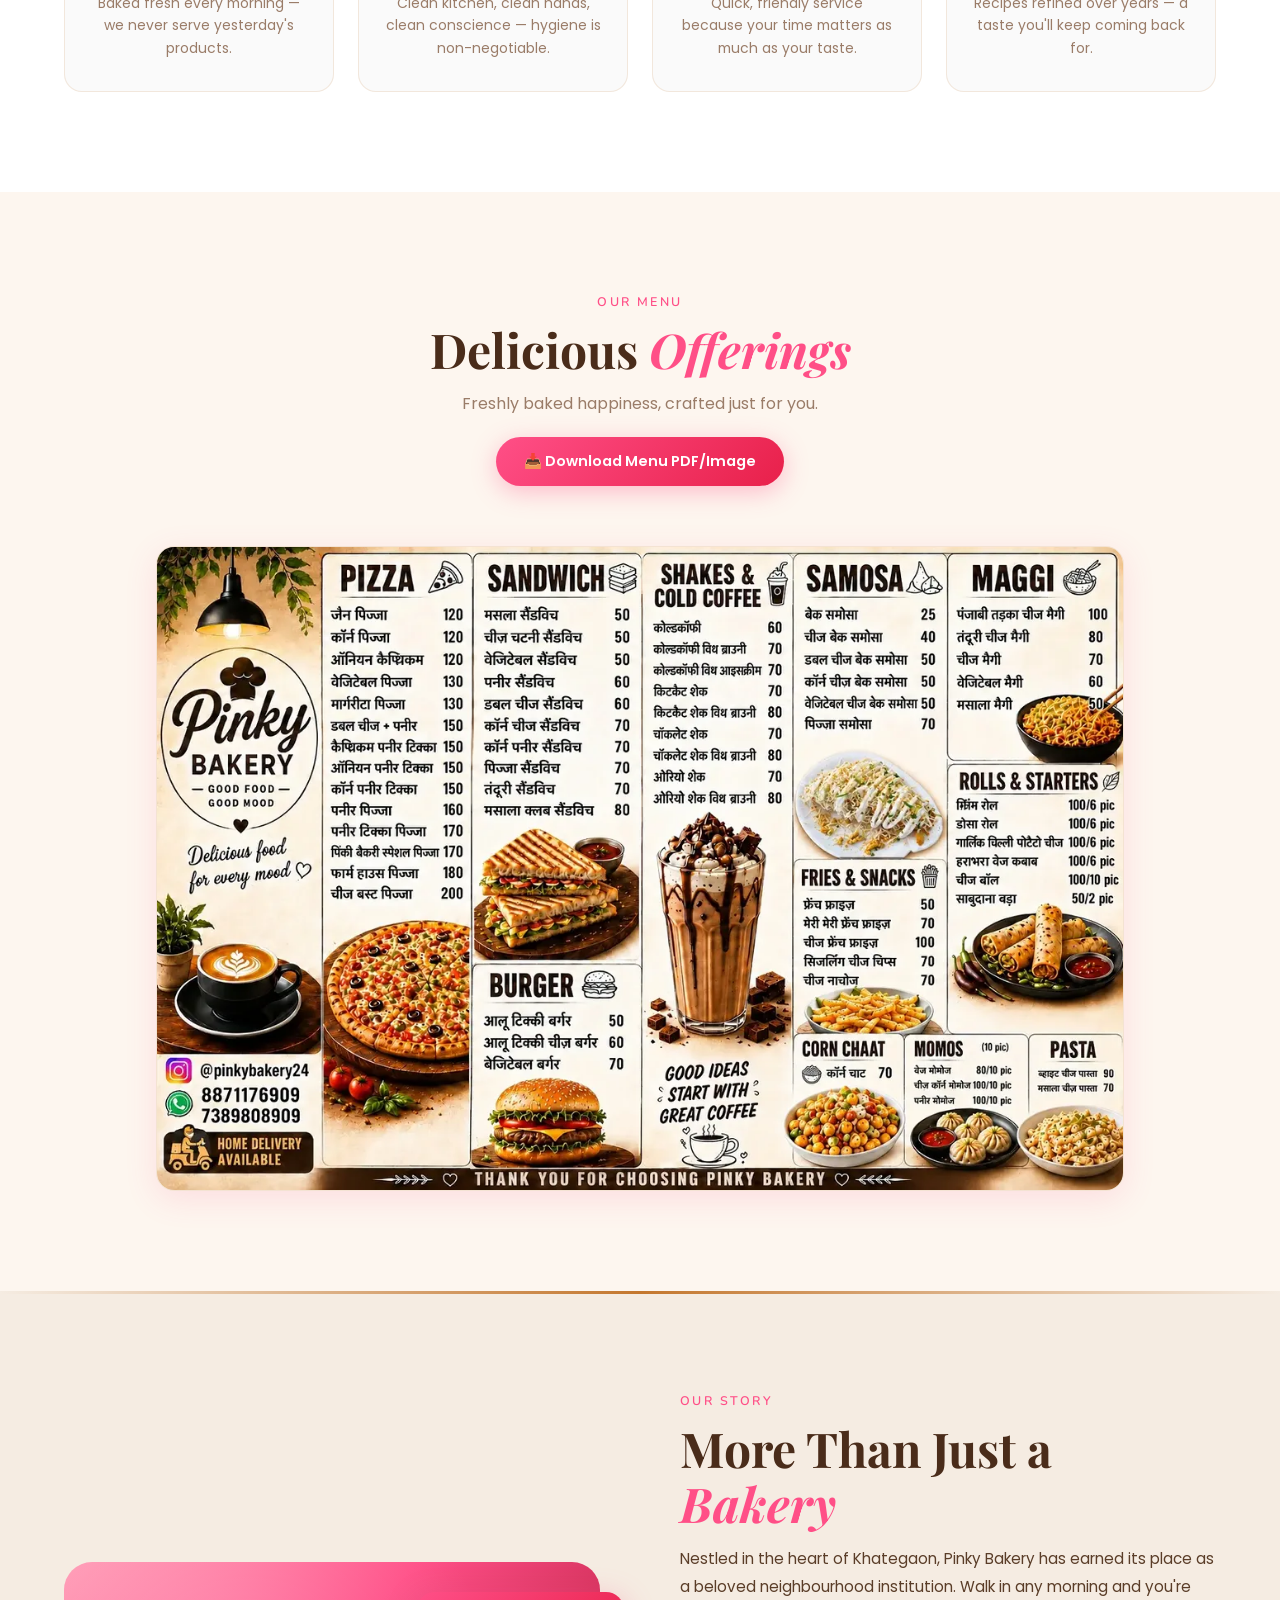
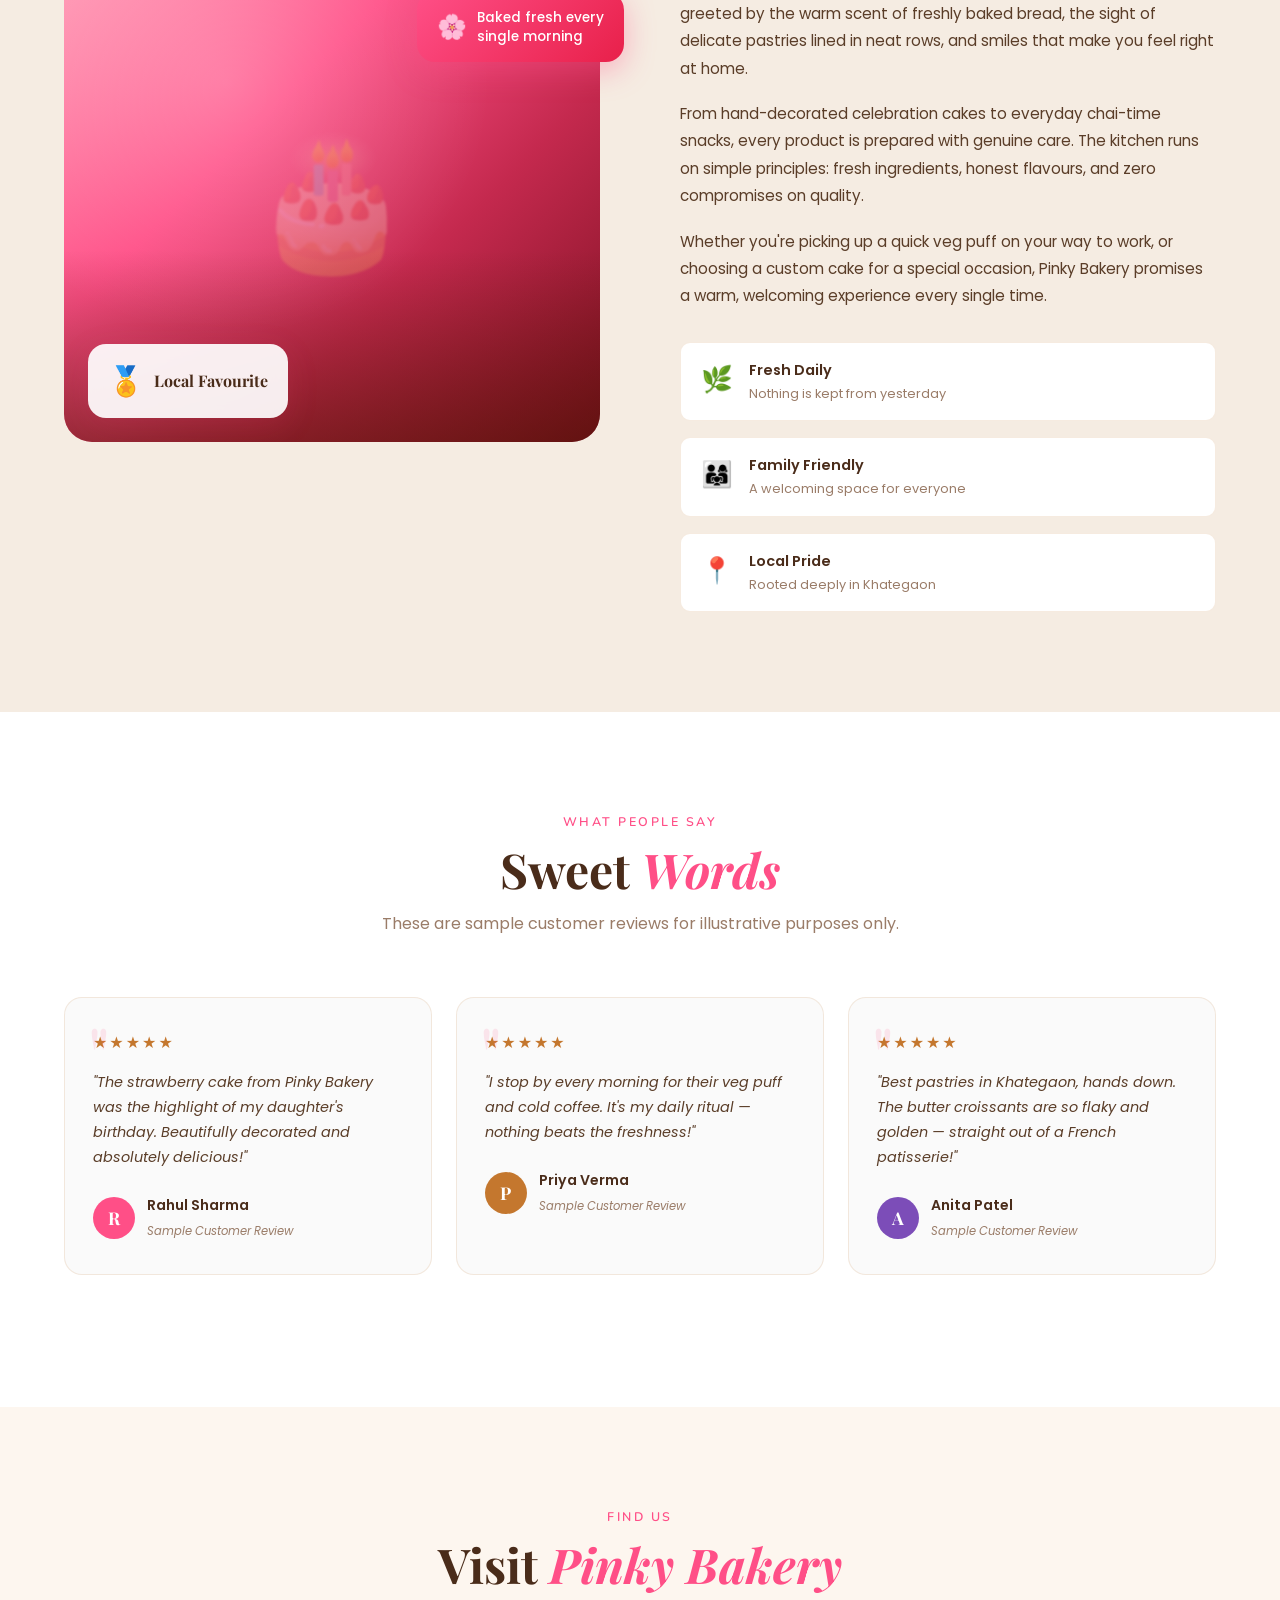
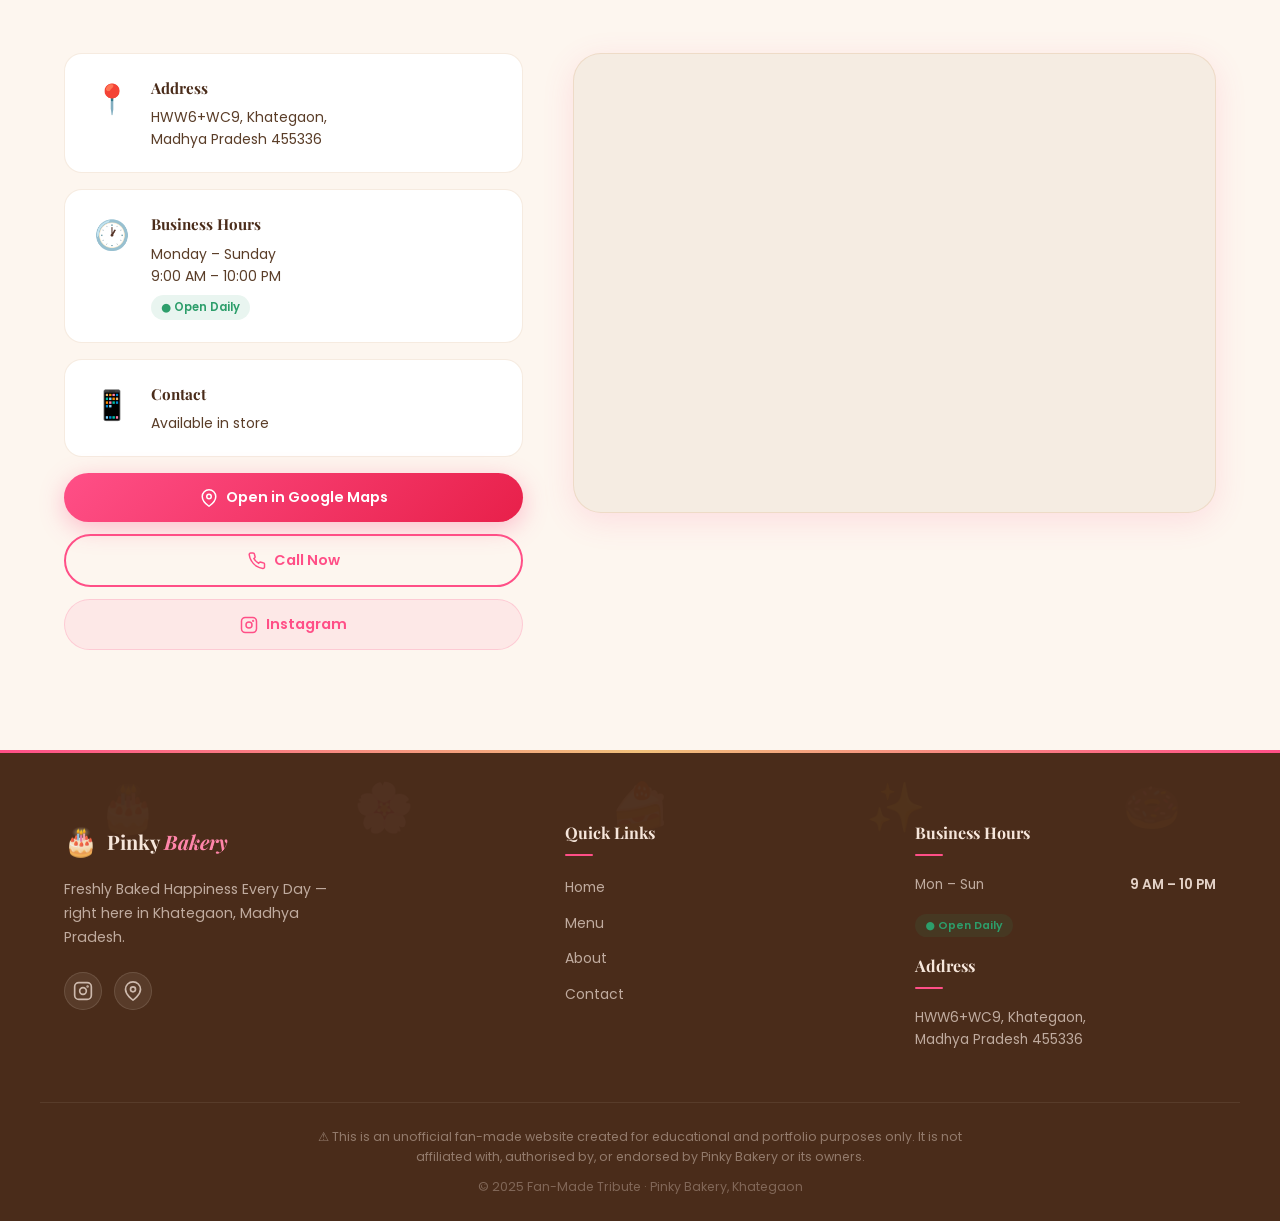
==== commit ed46ebcc: "Update index.html" ====
--- a/index.html
+++ b/index.html
@@ -171,16 +171,23 @@
             <span class="section-eyebrow">Our Menu</span>
             <h2 class="section-title">Delicious <em>Offerings</em></h2>
             <p class="section-desc">Freshly baked happiness, crafted just for you.</p>
+            
+            <!-- Download Button -->
+            <div style="margin-top: 20px;">
+                <a href="menu.webp" download="Pinky-Bakery-Menu.webp" class="btn btn-primary">
+                    📥 Download Menu PDF/Image
+                </a>
+            </div>
         </div>
         
-        <div class="menu-container" id="menuGrid">
-            <div class="menu-image-wrap">
+        <div class="menu-container">
+            <!-- Link wrapped around image for native browser zooming/lightbox view -->
+            <a href="menu.webp" target="_blank" class="menu-image-wrap">
                 <img src="menu.webp" alt="Pinky Bakery Menu" loading="lazy">
-            </div>
+            </a>
         </div>
     </div>
 </section>
-
  
 
   <!-- ===== ABOUT ===== -->
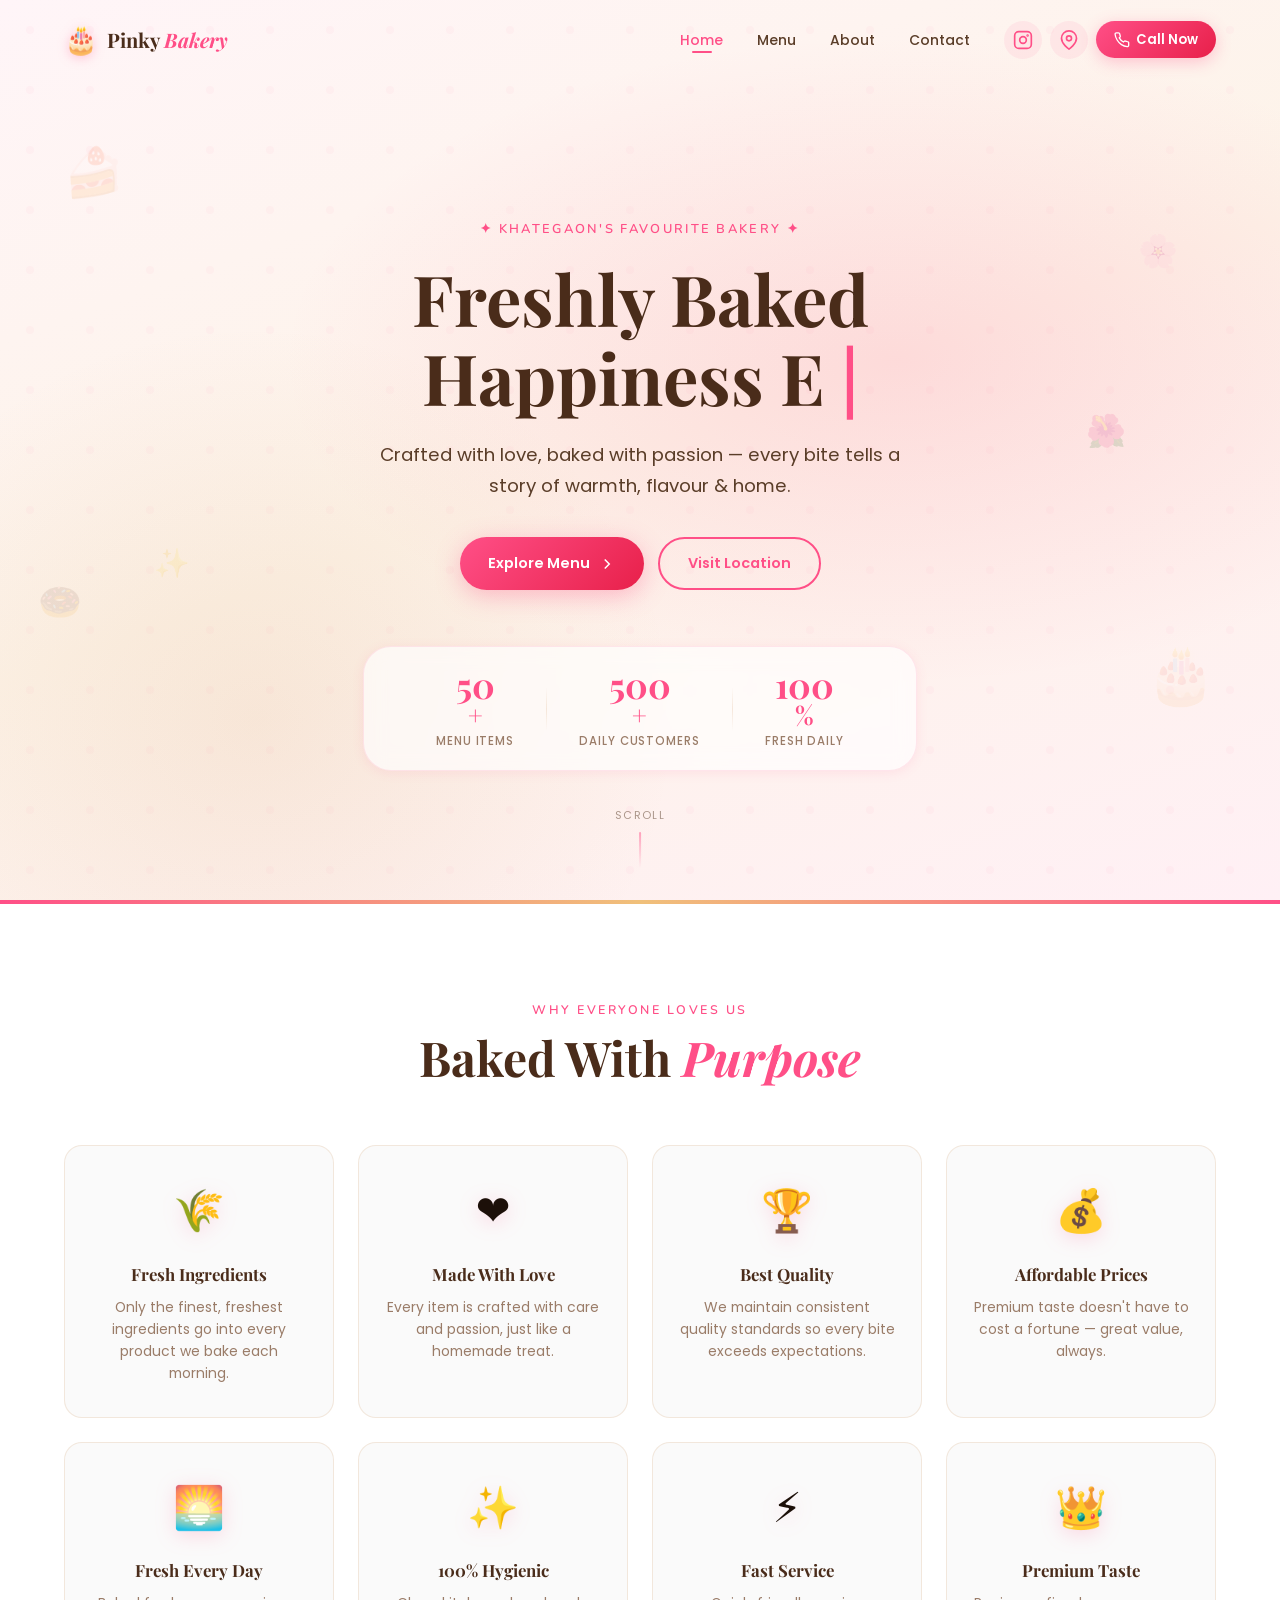
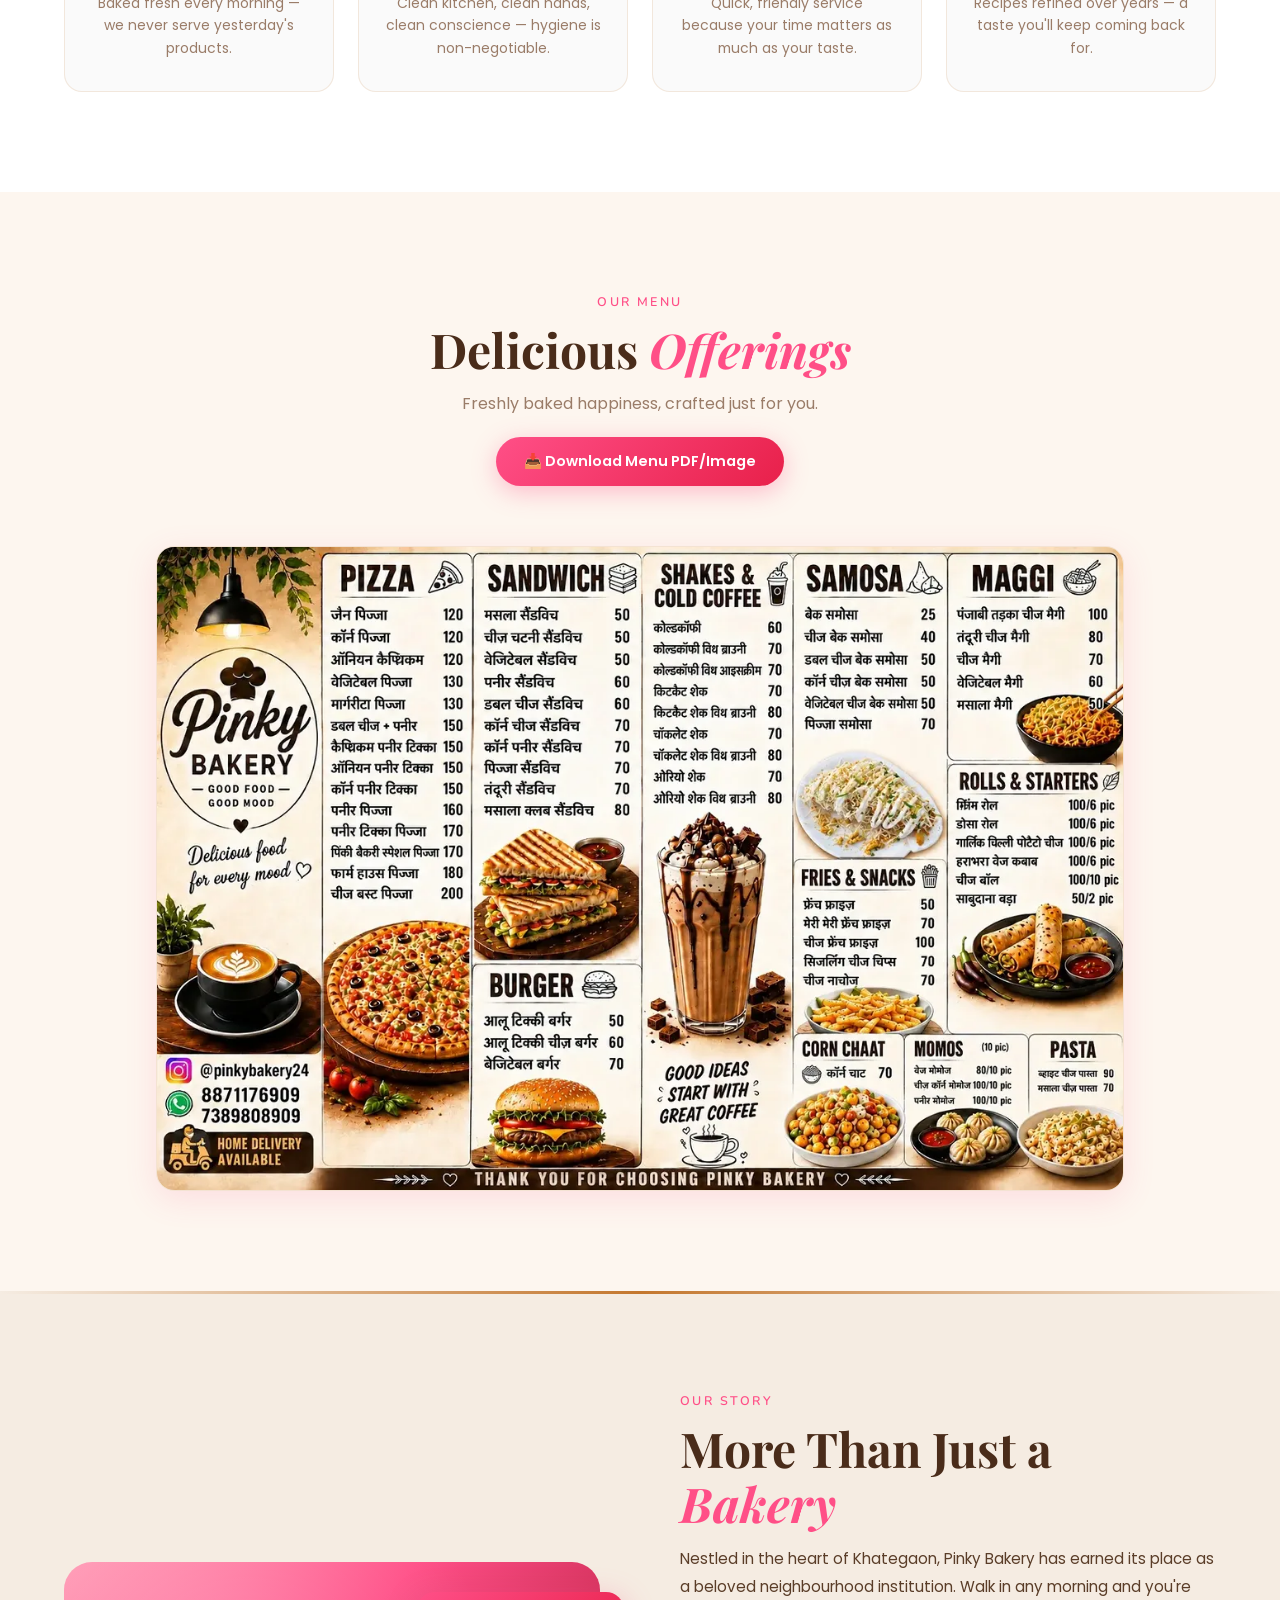
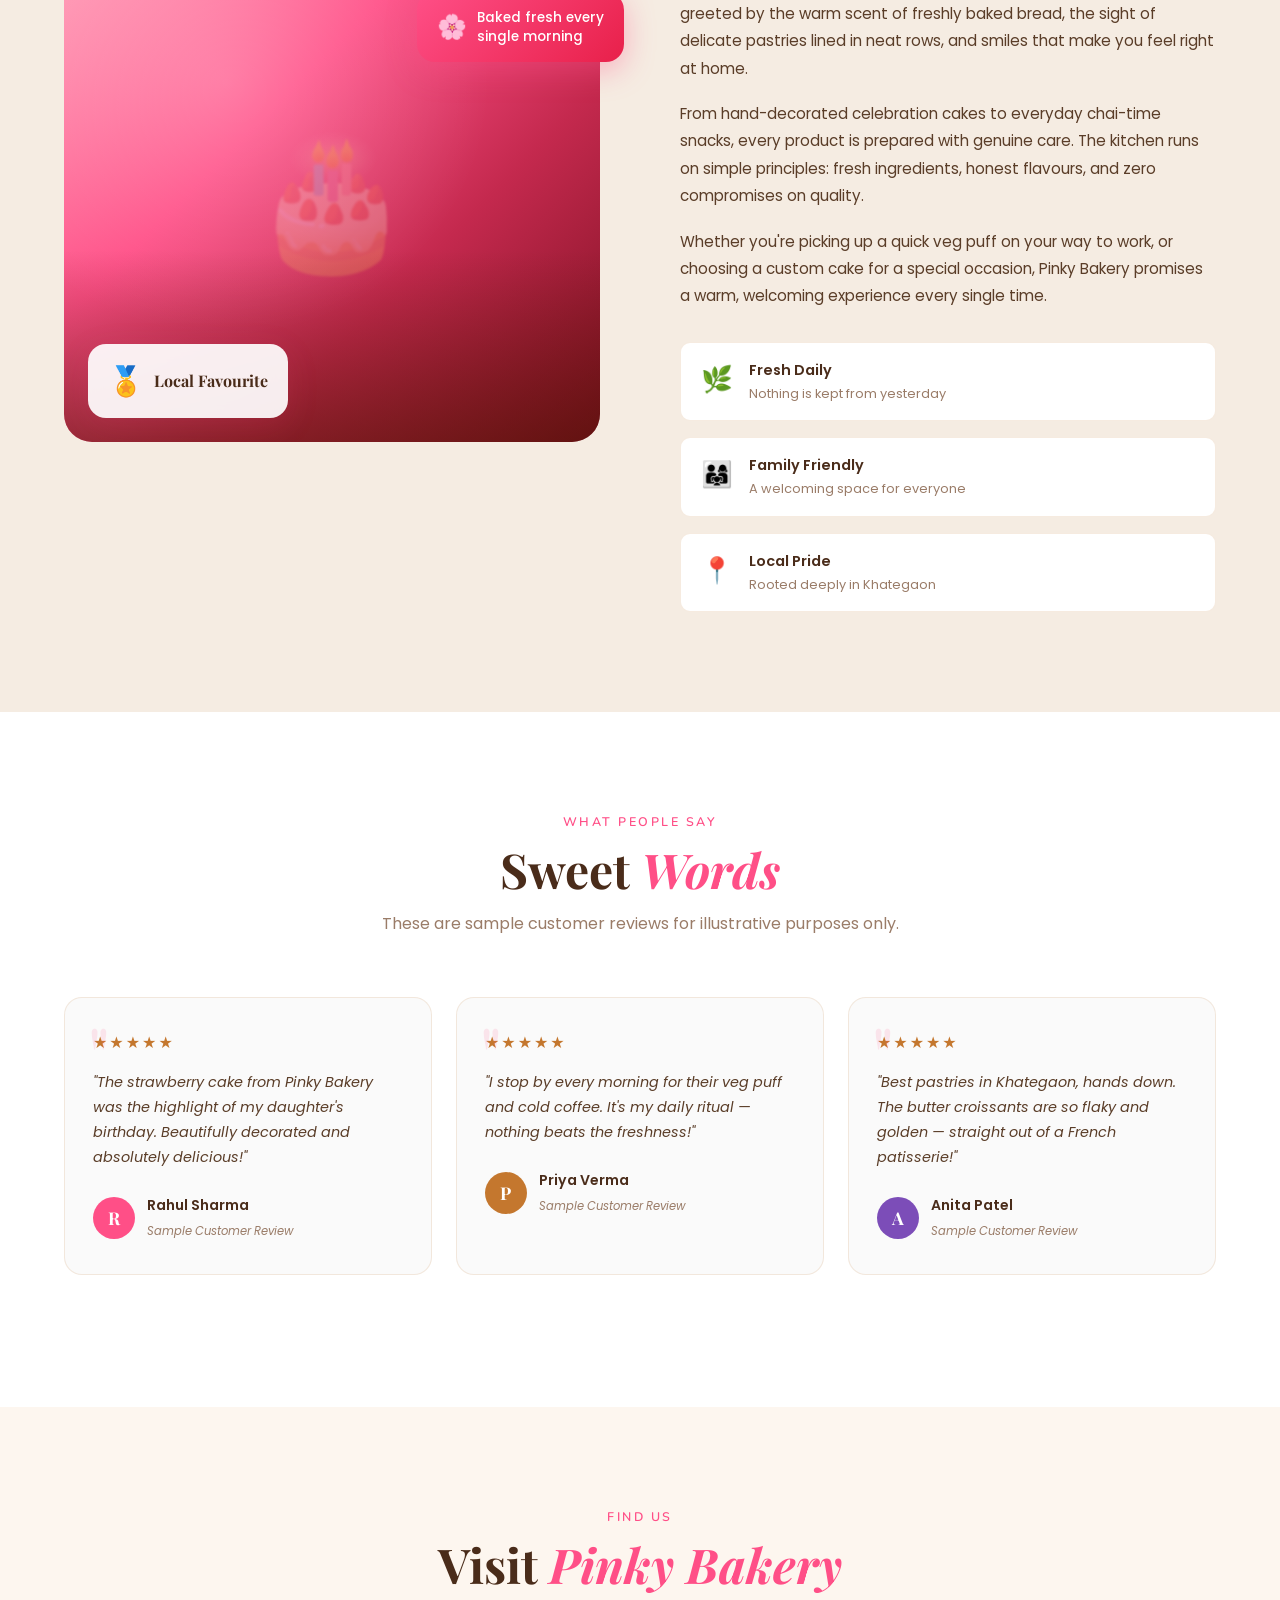
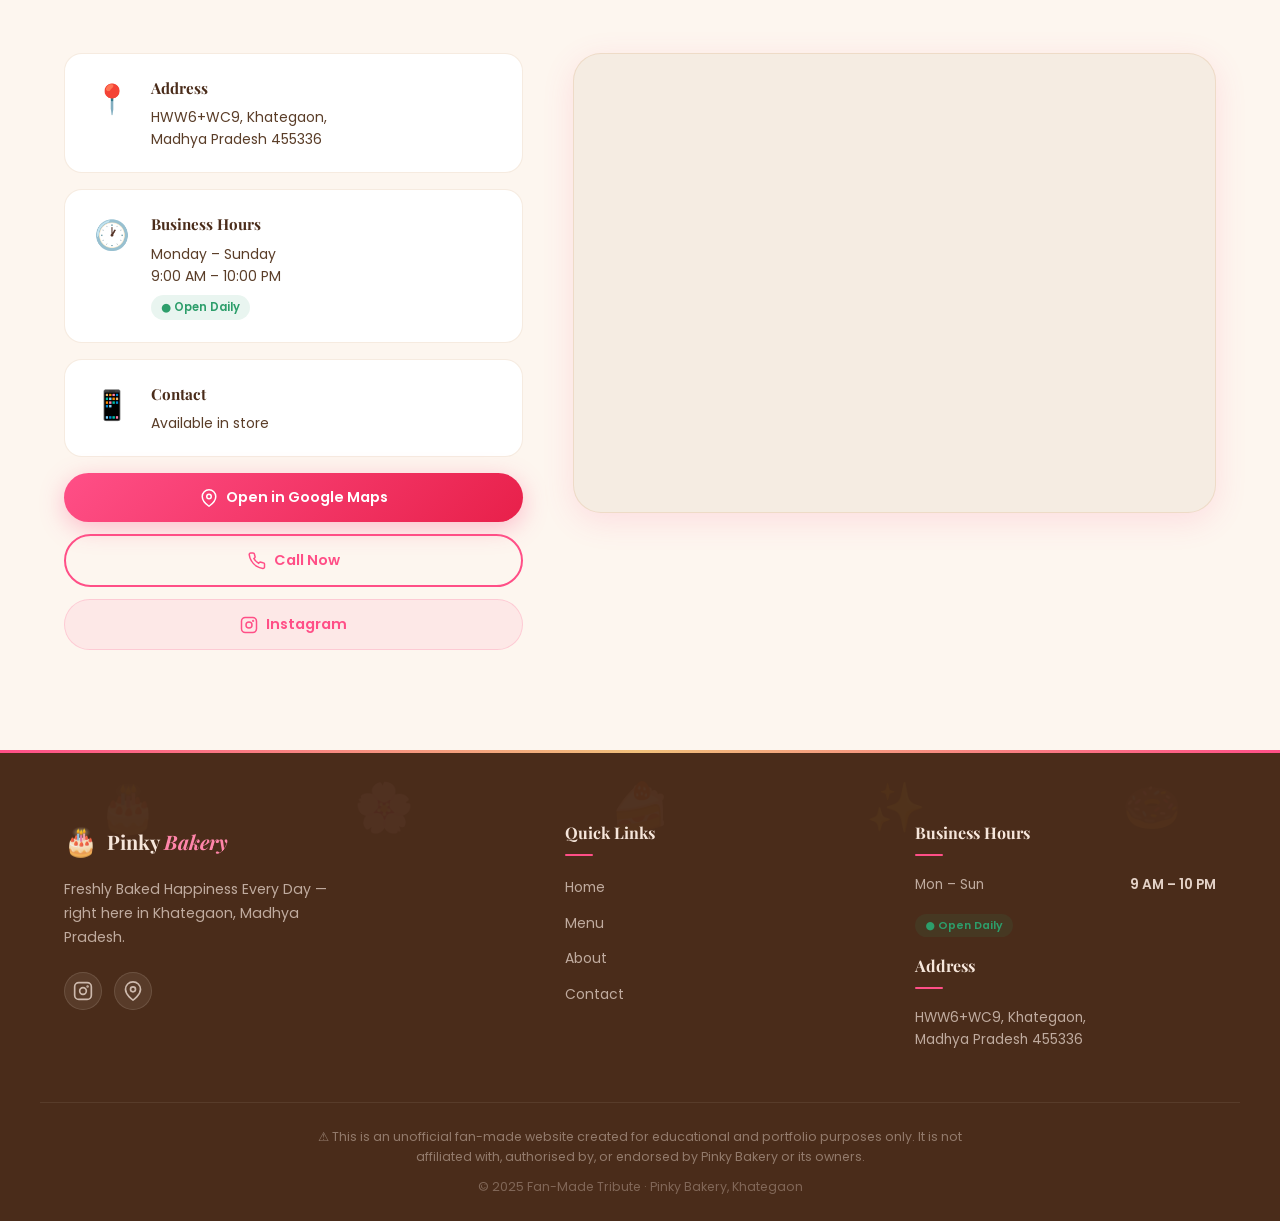
==== commit 31d7db6d: "Update index.html" ====
--- a/index.html
+++ b/index.html
@@ -180,7 +180,7 @@
             </div>
         </div>
         
-        <div class="menu-container">
+        <div class="menu-container" id="menu-Grid">
             <!-- Link wrapped around image for native browser zooming/lightbox view -->
             <a href="menu.webp" target="_blank" class="menu-image-wrap">
                 <img src="menu.webp" alt="Pinky Bakery Menu" loading="lazy">
--- a/style.css
+++ b/style.css
@@ -161,9 +161,9 @@
   transform: translateY(-2px);
   box-shadow: 0 10px 36px rgba(255,79,135,0.45);
 }
-/* ── 9. New Menu Image Layout ─────────────────────────────── */
+/* ── Clean Menu Image Layout ─────────────────────────────── */
 .menu-container {
-    max-width: 1000px; /* Desktop par perfect readability ke liye standard width */
+    max-width: 1000px;
     margin: 0 auto;
     padding: 0 16px;
     display: flex;
@@ -174,26 +174,26 @@
 .menu-image-wrap {
     width: 100%;
     max-width: 100%;
-    aspect-ratio: 1170 / 780; /* Image ka aspect ratio maintain rakhega */
-    border-radius: var(--r-md); /* Premium rounded corners, source file ke style system se */
+    aspect-ratio: 1170 / 780;
+    border-radius: var(--r-md);
     overflow: hidden;
-    box-shadow: var(--shadow-md); /* Soft premium shadow effect[cite: 1] */
-    border: 1px solid rgba(196, 119, 46, 0.15); /* Subtly matches the brand border[cite: 1] */
-    transition: transform 0.4s var(--ease), box-shadow 0.4s var(--ease); /* Smooth animations[cite: 1] */
-}
-
-/* Image responsive wrapper */
+    box-shadow: var(--shadow-md);
+    border: 1px solid rgba(196, 119, 46, 0.15);
+    transition: transform 0.4s var(--ease), box-shadow 0.4s var(--ease);
+    cursor: zoom-in; /* Cursor badlega taaki logo ko pata chale zoom ho sakta hai */
+    display: block;
+}
+
 .menu-image-wrap img {
     width: 100%;
     height: 100%;
-    object-fit: cover; /* Responsive hone par image distortion se bachayega */
+    object-fit: cover;
     display: block;
 }
 
-/* Hover dynamic effect */
 .menu-image-wrap:hover {
     transform: translateY(-4px);
-    box-shadow: var(--shadow-lg); /* Slightly deeper shadow on hover[cite: 1] */
+    box-shadow: var(--shadow-lg);
 }
 .btn-outline {
   background: transparent;
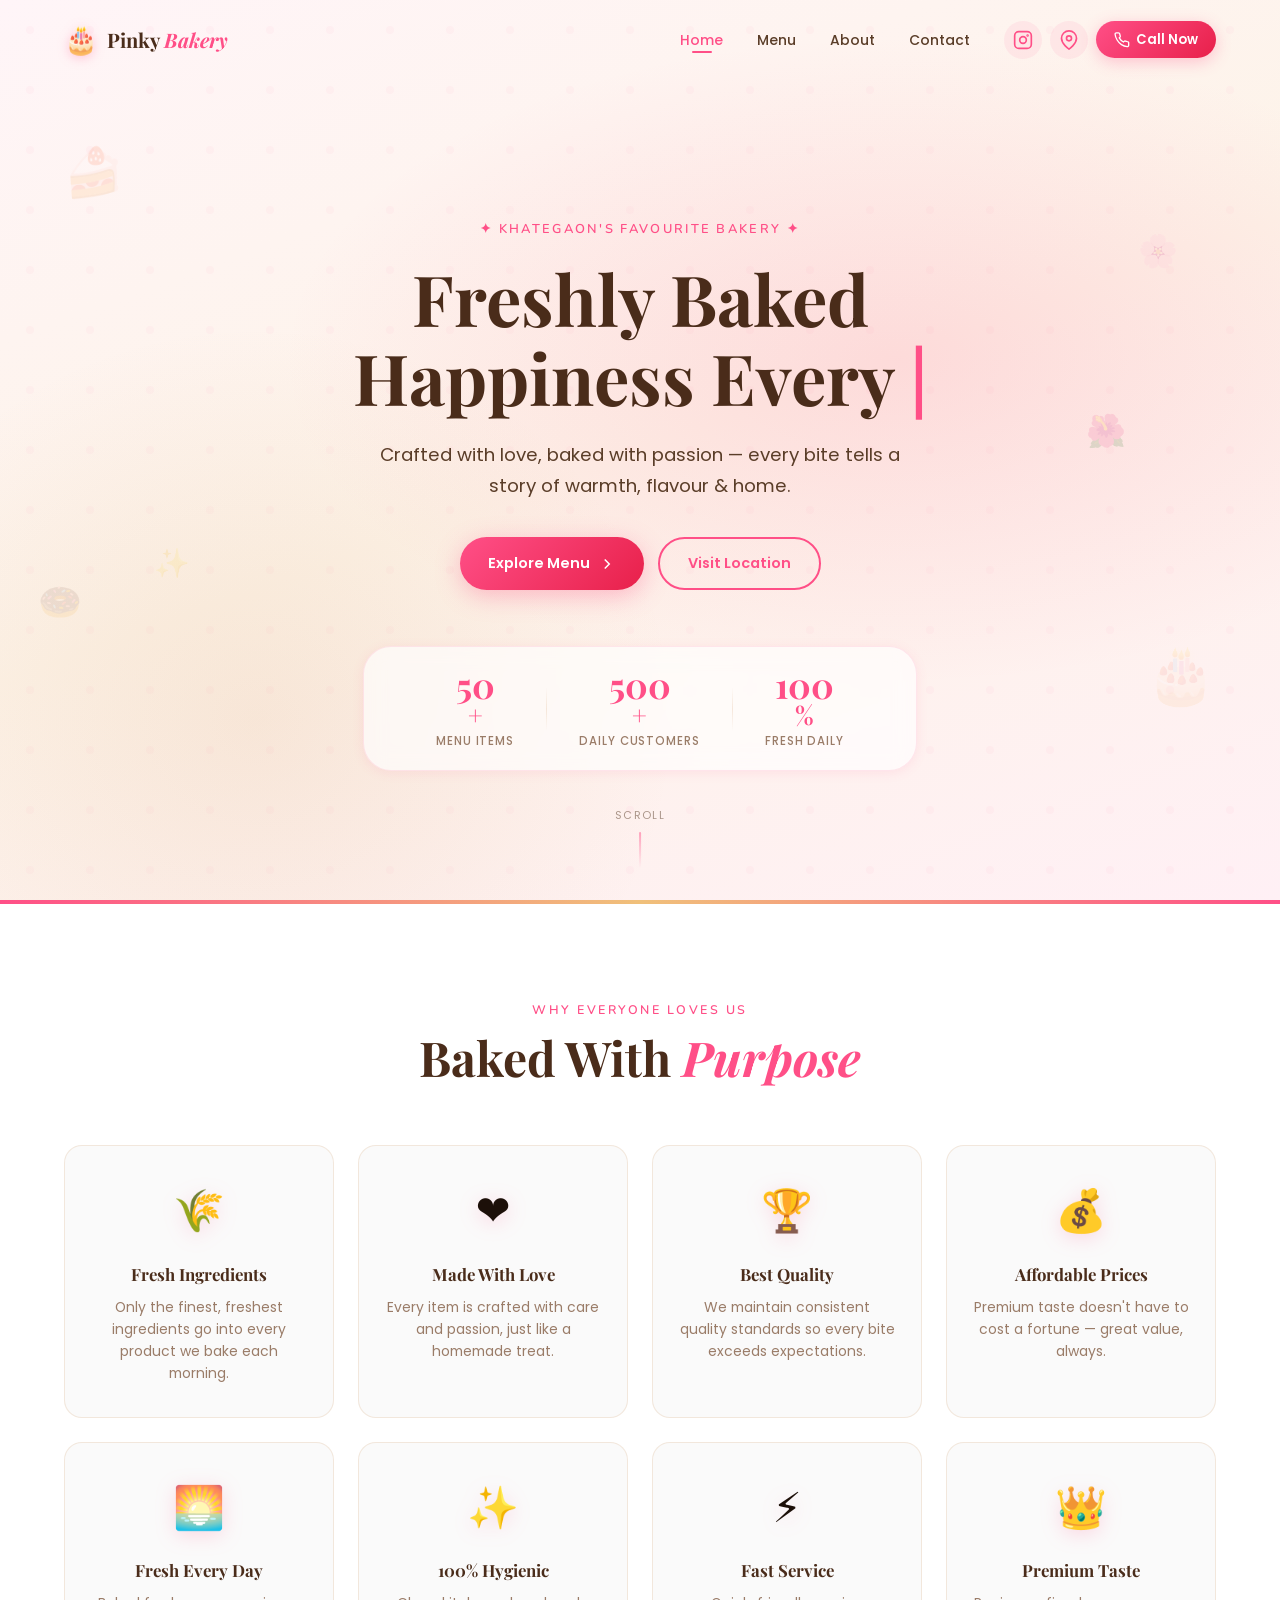
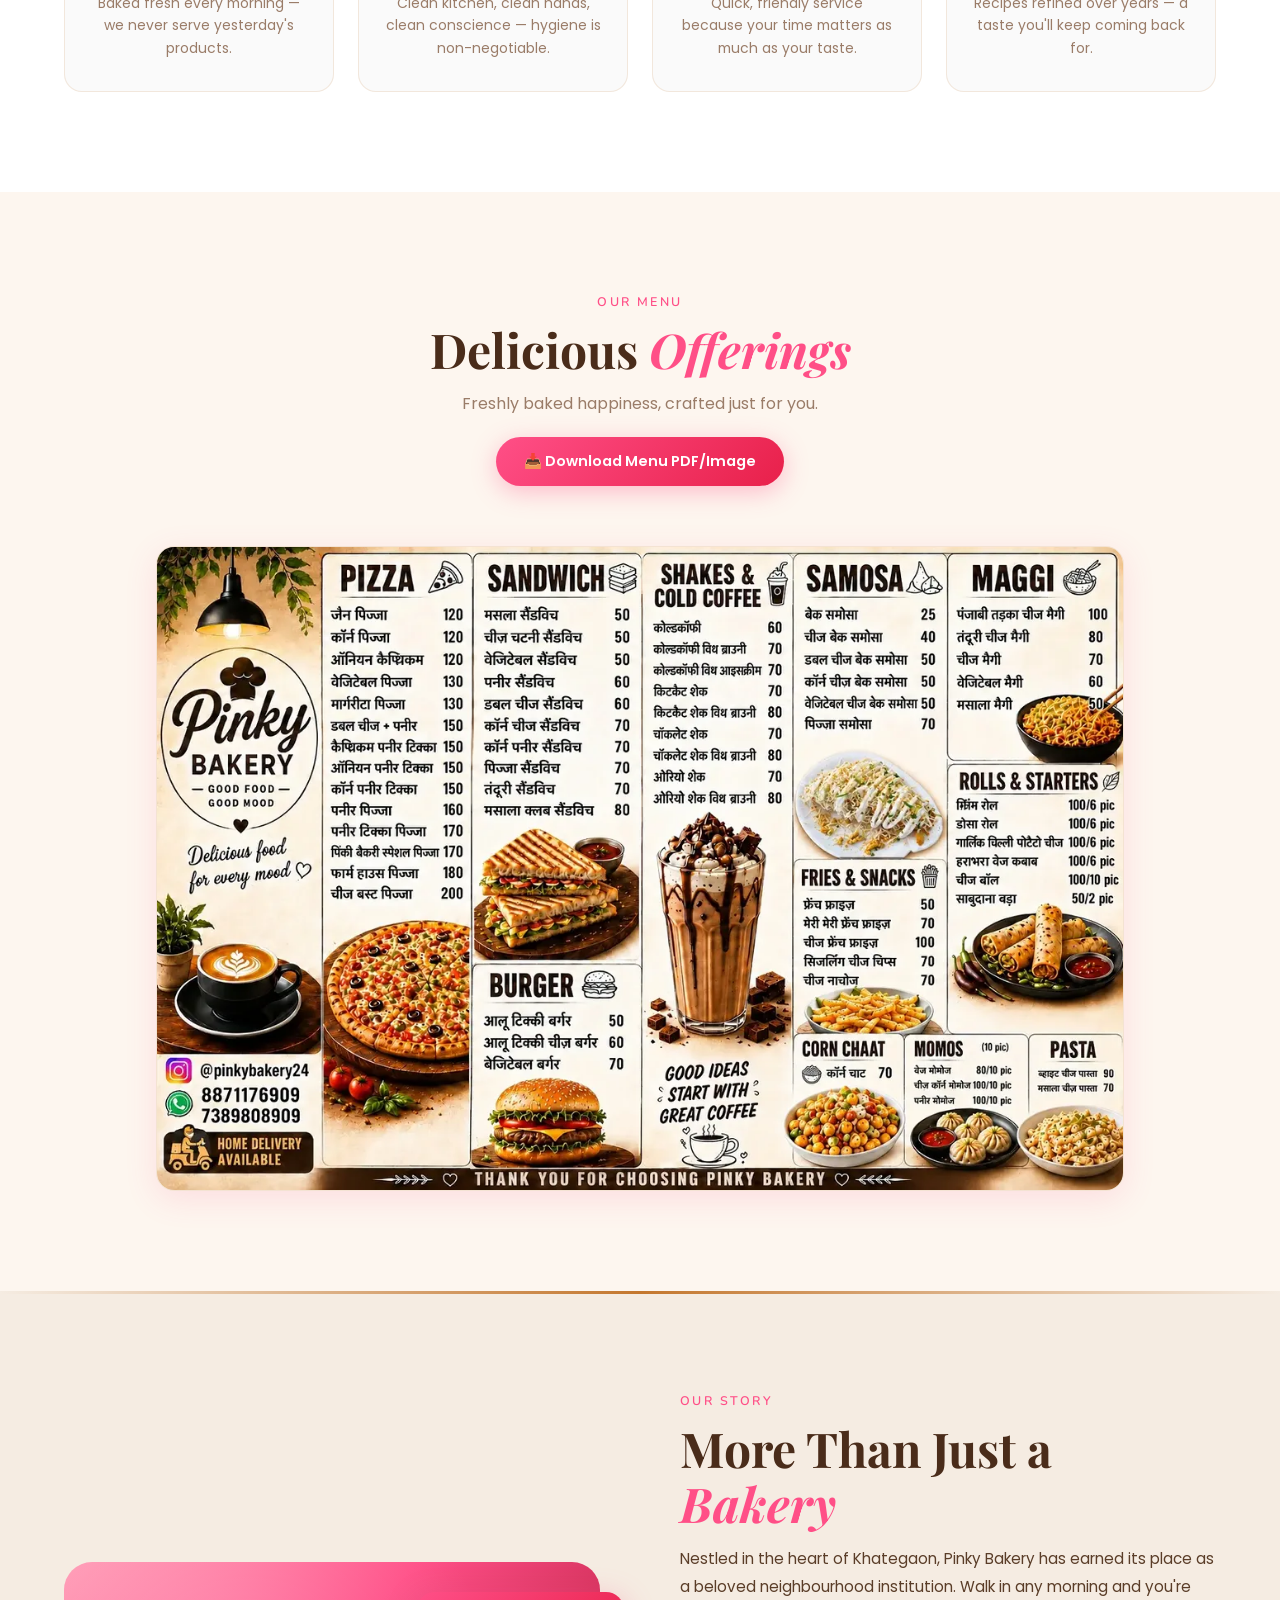
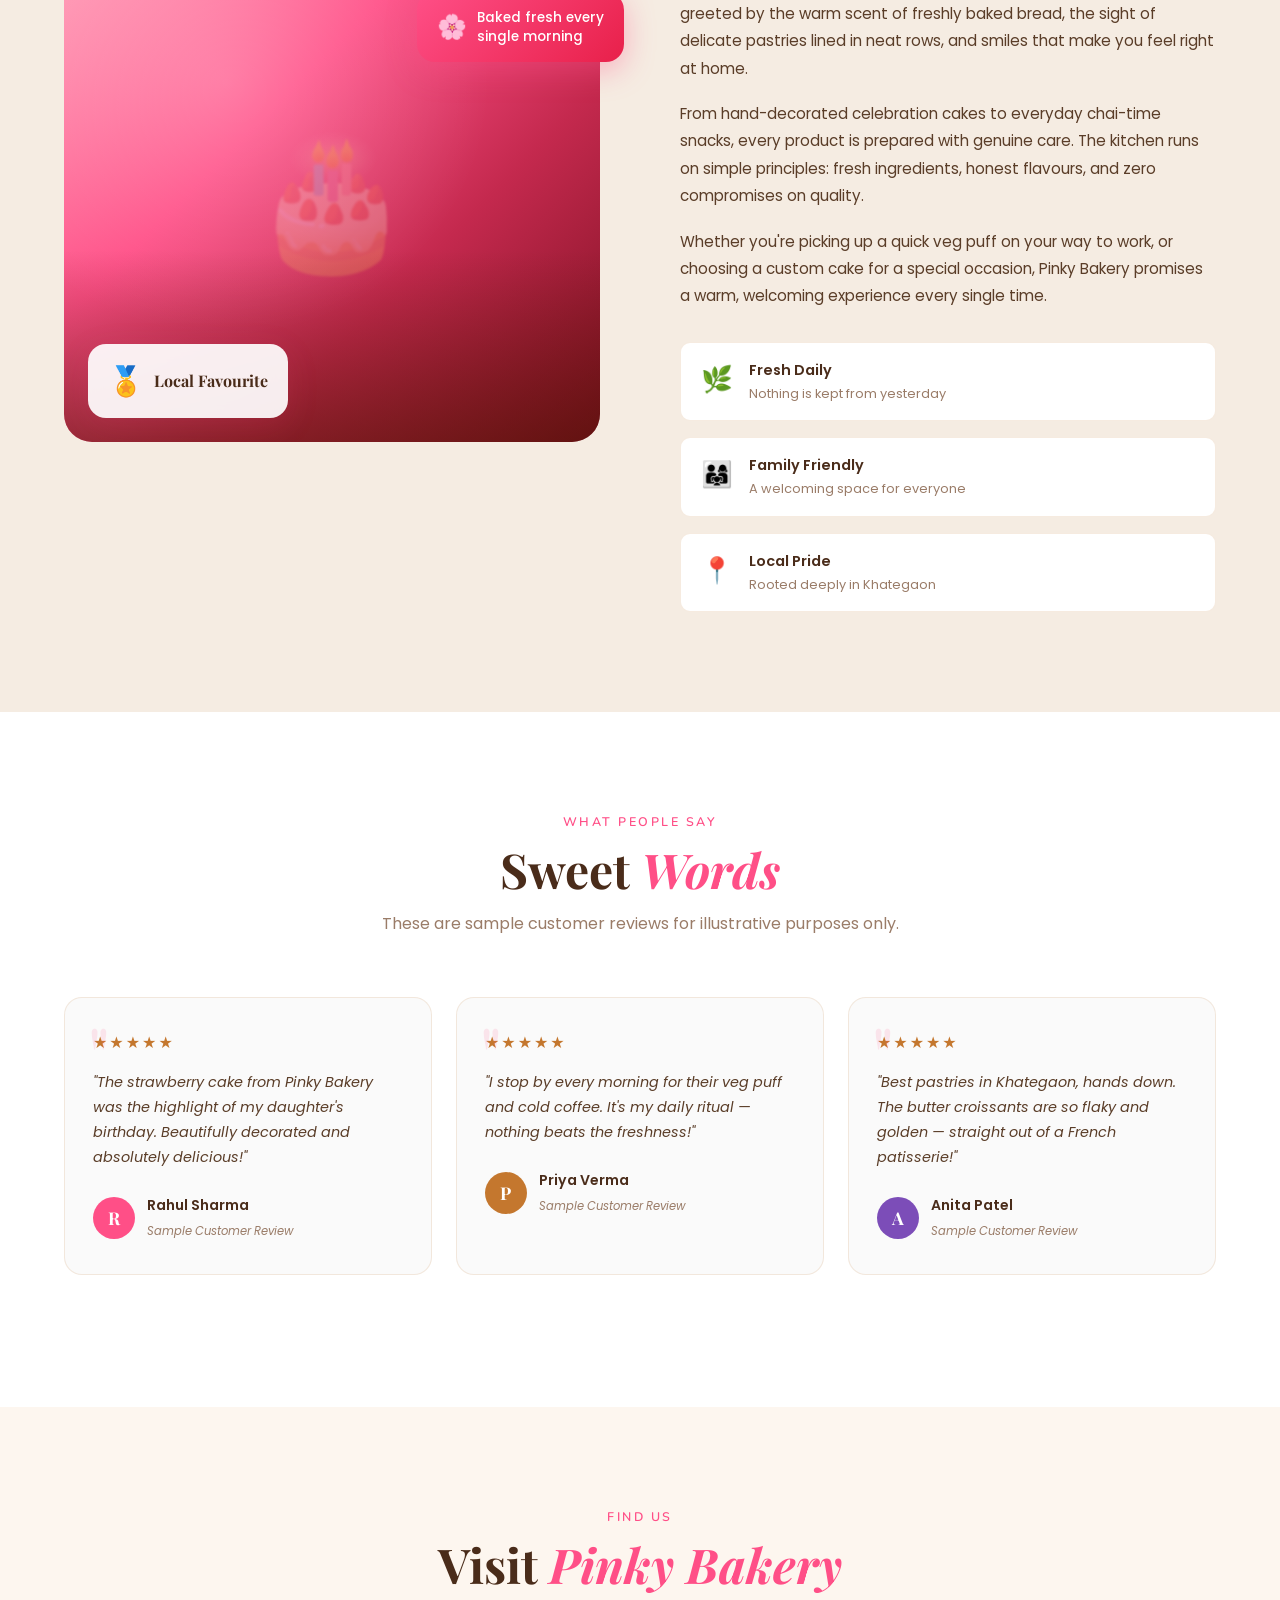
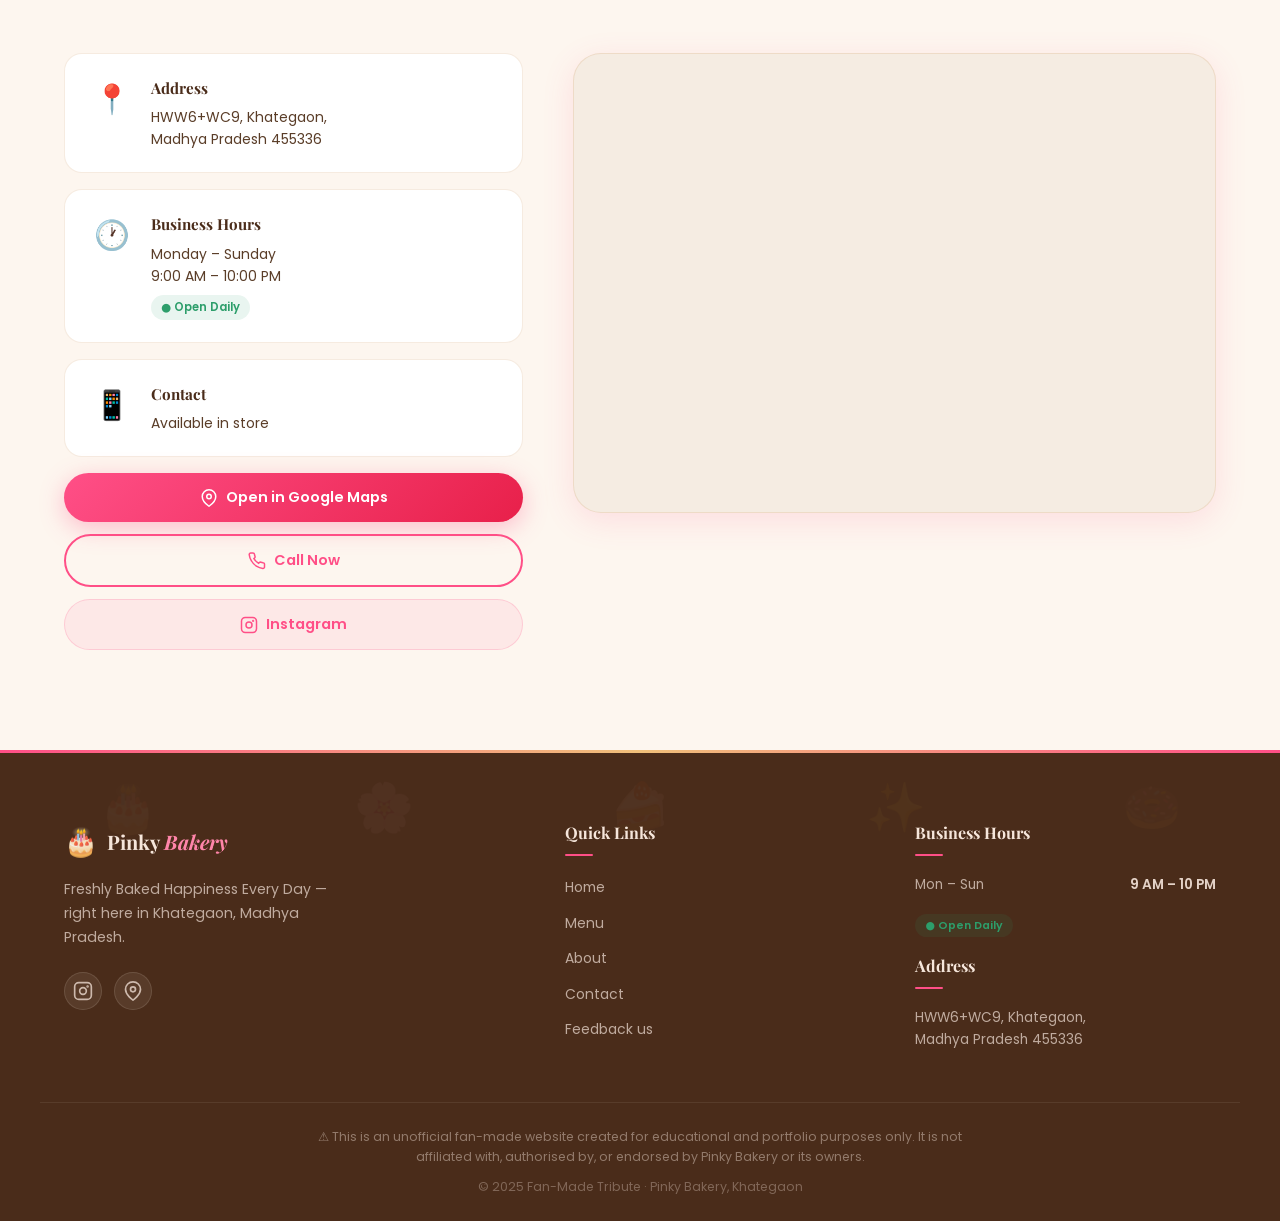
==== commit 137d6c20: "Update index.html" ====
--- a/index.html
+++ b/index.html
@@ -58,7 +58,19 @@
       </button>
     </div>
   </nav>
-
+<!-- Mandatory One-Time Popup with Formspree -->
+<div id="mandatory-popup" class="popup-overlay" style="display: none;">
+    <div class="popup-box">
+        <h2>Welcome</h2>
+        <p>Please enter your name to continue.</p>
+        
+        <!-- Formspree endpoint yahan add karein -->
+        <form id="mandatory-form" action="https://formspree.io/f/mbdvpyyl" method="POST">
+            <input type="text" id="visitor-name" name="visitor_name" placeholder="Your Name" required autocomplete="off">
+            <button type="submit" id="submit-btn">Submit</button>
+        </form>
+    </div>
+</div>
   <!-- ===== HERO ===== -->
   <section class="hero" id="home" aria-label="Hero section">
     <!-- Floating decorations -->
@@ -418,6 +430,7 @@
           <li><a href="#menu">Menu</a></li>
           <li><a href="#about">About</a></li>
           <li><a href="#contact">Contact</a></li>
+            <li><a href="feedback.html">Feedback us</a></li>
         </ul>
       </div>
 
